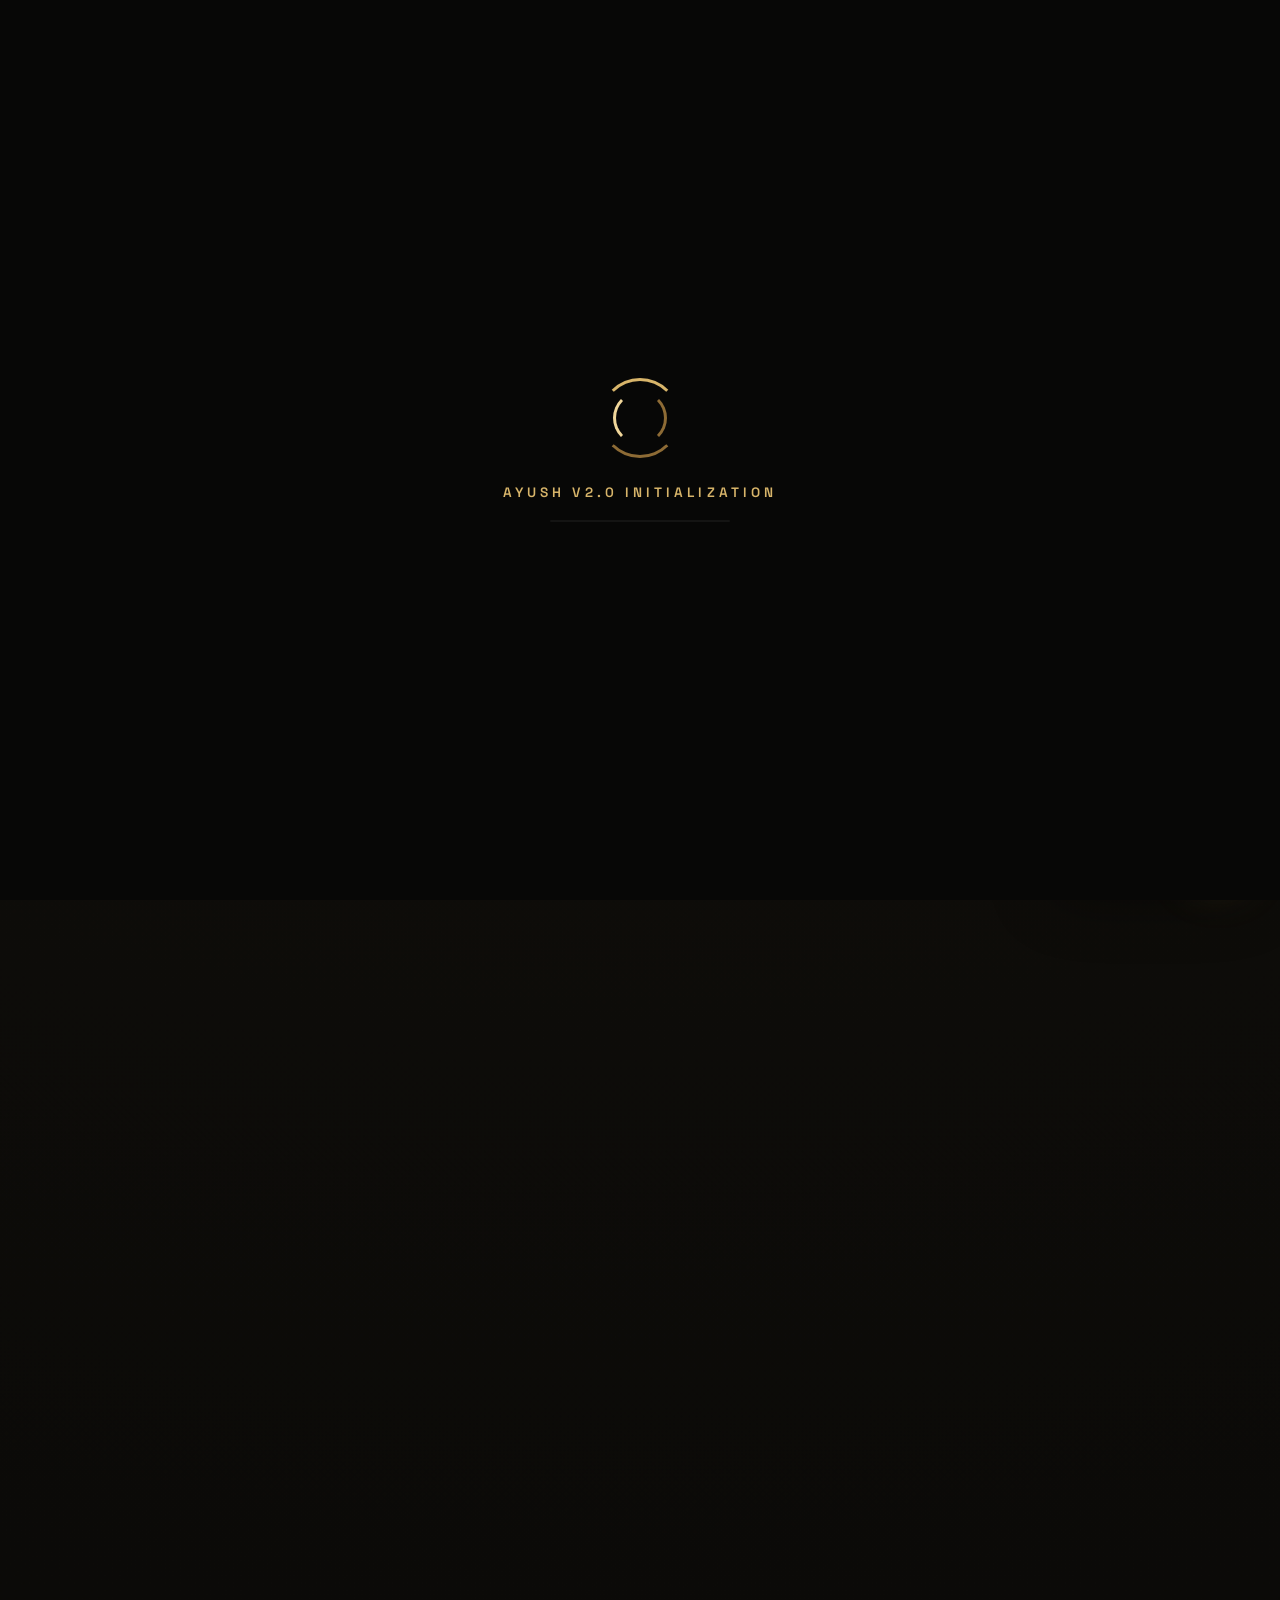
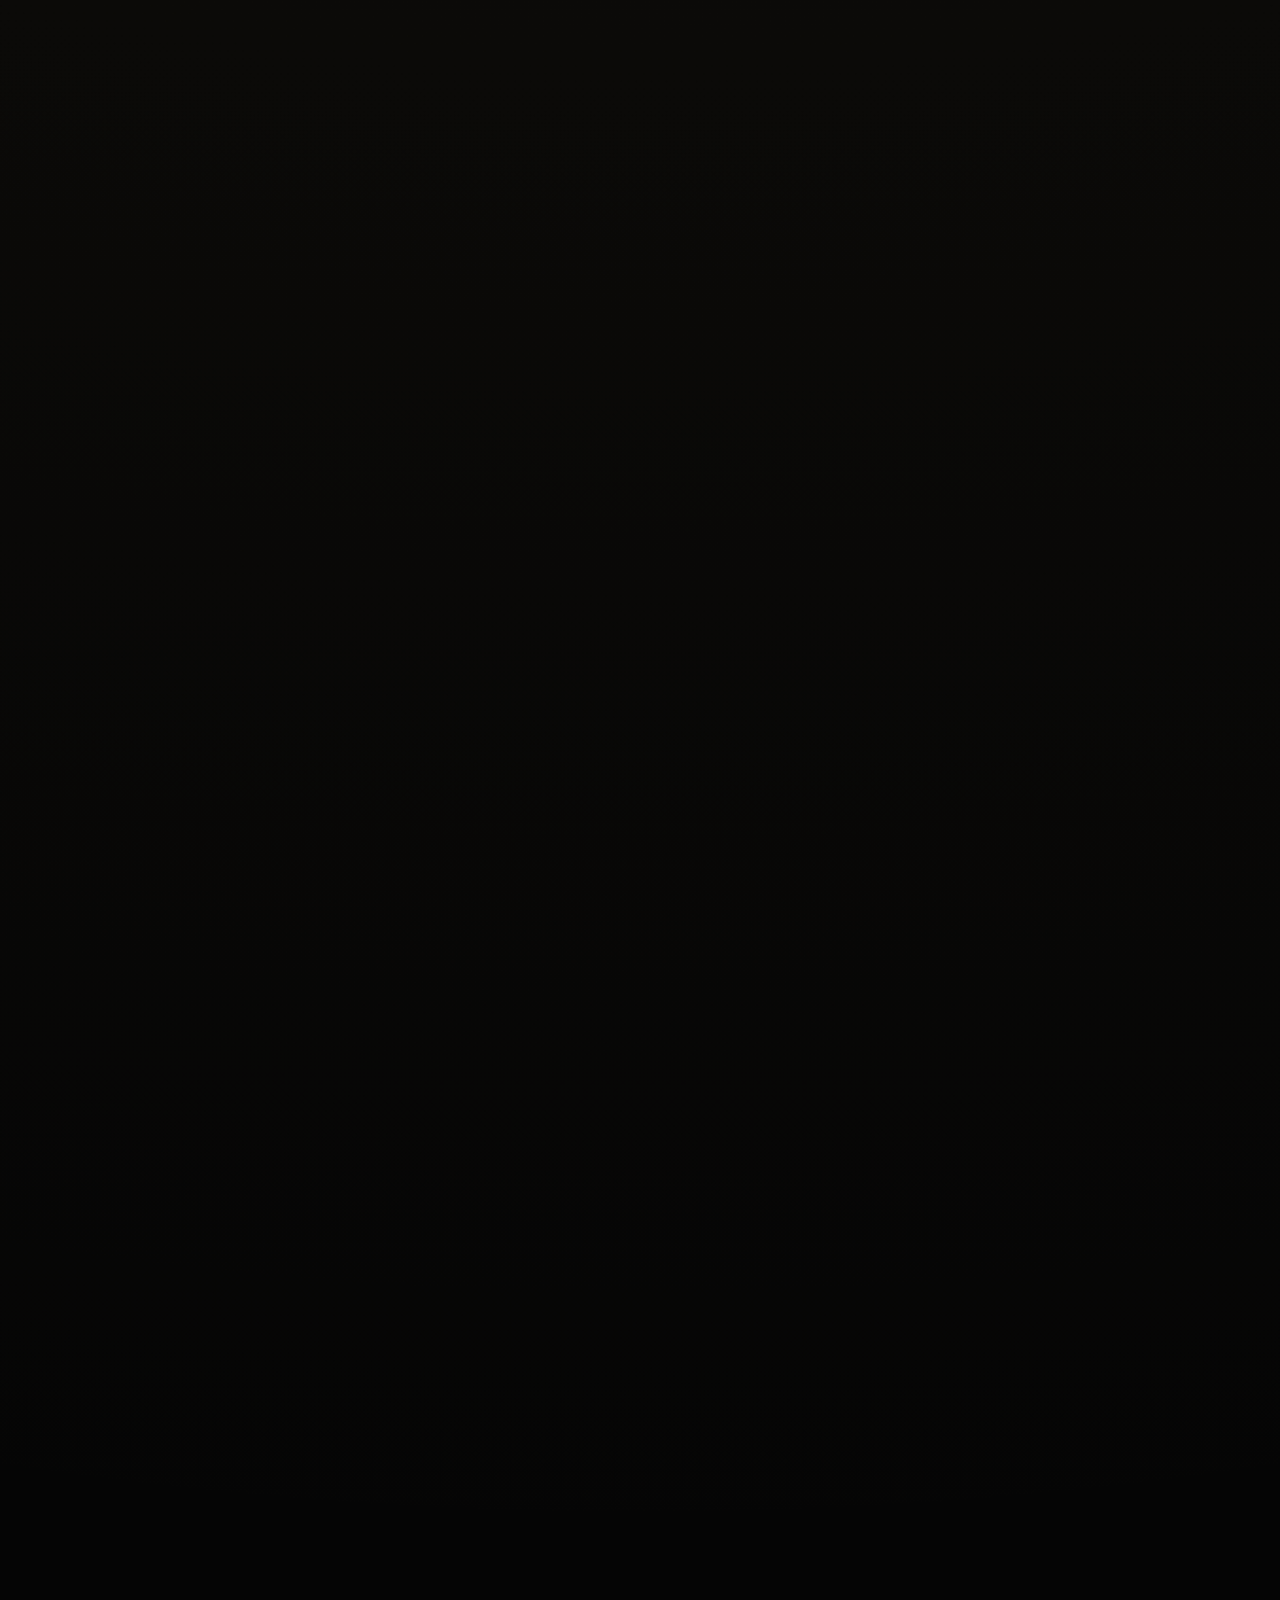
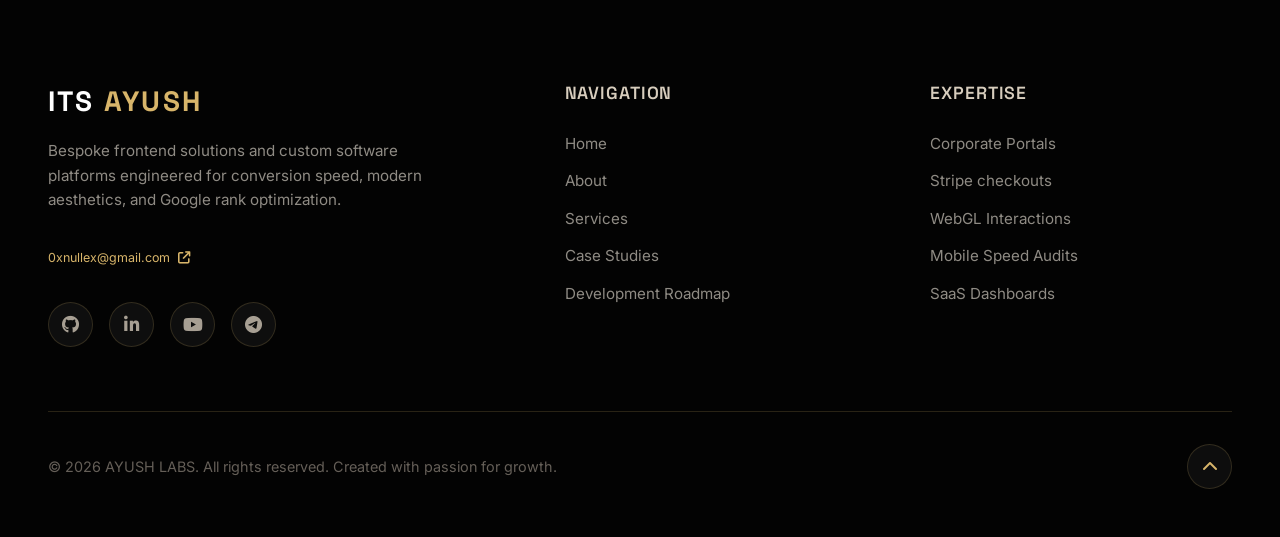
==== index.html @ 4ddddefc "Update index.html" ====
<!DOCTYPE html>

<html lang="en">
<head>
<meta charset="utf-8"/>
<meta content="width=device-width, initial-scale=1.0" name="viewport"/>
<title>Its Ayush | Aayush Raj - Web Developer &amp; Website Designer</title>
<meta content="Discover Its Ayush, the portfolio of Aayush Raj, offering modern website design, web development and affordable digital solutions." name="description"/>
<meta content="ITS AYUSH, Aayush Raj, web developer, website design, website development, responsive websites, business websites, portfolio websites" name="keywords"/>
<meta content="Aayush Raj" name="author"/>
<meta content="#070706" name="theme-color"/>
<meta content="index, follow" name="robots"/>
<link href="https://www.its-ayush.in/" rel="canonical"/>
<!-- Open Graph / Facebook -->
<meta content="website" property="og:type"/>
<meta content="https://www.its-ayush.in/" property="og:url"/>
<meta content="Its Ayush | Aayush Raj - Web Developer &amp; Website Designer" property="og:title"/>
<meta content="Modern website design, web development and affordable digital solutions by Aayush Raj." property="og:description"/>
<meta content="https://i.ibb.co/5XJ2HB5G/logo.png" property="og:image"/>
<meta content="Its Ayush - Aayush Raj Web Developer" property="og:image:alt"/>
<!-- Twitter -->
<!-- Favicon -->
<link href="https://i.ibb.co/5XJ2HB5G/logo.png" rel="icon" type="image/png"/>
<!-- Google Fonts -->
<link href="https://fonts.googleapis.com" rel="preconnect"/>
<link crossorigin="" href="https://fonts.gstatic.com" rel="preconnect"/>
<link href="https://fonts.googleapis.com/css2?family=Inter:wght@300;400;500;600;700&amp;family=Space+Grotesk:wght@400;500;600;700&amp;display=swap" rel="stylesheet"/>
<!-- Font Awesome Icons -->
<link href="https://cdnjs.cloudflare.com/ajax/libs/font-awesome/6.4.0/css/all.min.css" rel="stylesheet"/>
<link href="style.css" rel="stylesheet"/>
<link href="premium-ui.css" rel="stylesheet"/>
<!-- Three.js CDN -->
<script src="https://cdnjs.cloudflare.com/ajax/libs/three.js/r128/three.min.js"></script>
<!-- Firebase uses the modular CDN SDK in the main script below. -->
<!-- Structured Data Schema -->
<!-- data-ad-client=ca-pub-7738887134789571 -->
<meta content="summary_large_image" name="twitter:card"/><meta content="Its Ayush" property="og:site_name"/><meta content="dark light" name="color-scheme"/><!-- Google Website Name Structured Data --><script type="application/ld+json">{
  "@context": "https://schema.org",
  "@type": "WebSite",
  "name": "Its Ayush",
  "alternateName": ["its-ayush", "its-ayush.in"],
  "url": "https://www.its-ayush.in/"
}</script><script type="application/ld+json">{
  "@context": "https://schema.org",
  "@type": "Person",
  "name": "Aayush Raj",
  "url": "https://www.its-ayush.in/",
  "image": "https://i.ibb.co/5XJ2HB5G/logo.png",
  "jobTitle": "Web Developer and Website Designer",
  "description": "Portfolio of Aayush Raj, offering website design, web development and app development services.",
  "sameAs": [
    "https://github.com/its-webdevelop",
    "https://www.instagram.com/agarwal.king_/"
  ]
}</script><meta content="Its Ayush | Aayush Raj - Web Developer &amp; Website Designer" name="twitter:title"/><meta content="Modern website design, web development and affordable digital solutions by Aayush Raj." name="twitter:description"/><meta content="https://i.ibb.co/5XJ2HB5G/logo.png" name="twitter:image"/><meta content="https://www.its-ayush.in/" name="twitter:url"/><link href="https://i.ibb.co/5XJ2HB5G/logo.png" rel="apple-touch-icon"/></head>
<body><a class="skip-link" href="#main-content">Skip to content</a>
<!-- Preloader -->
<div id="preloader">
<div class="loader-ring"></div>
<div class="loader-text">AYUSH v2.0 Initialization</div>
<div class="loader-progress">
<div class="loader-progress-inner" id="loader-progress-bar"></div>
</div>
</div>
<!-- Scroll Progress Indicator -->
<div class="scroll-progress-bar" id="scroll-progress"></div>
<!-- Custom Cursor Elements -->
<div class="cursor-dot" id="custom-cursor-dot"></div>
<div class="cursor-outline" id="custom-cursor-outline"></div>
<!-- Sticky Glass Navbar -->
<nav class="navbar" id="main-navbar">
<div class="container">
<a aria-label="ITS AYUSH" class="logo" href="#hero" id="site-logo">
<img alt="ITS AYUSH logo" src="https://i.ibb.co/5XJ2HB5G/logo.png"/>
<span class="brand-wordmark">ITS <span class="logo-glow">AYUSH</span></span>
</a>
<div class="nav-links" id="desktop-nav-links">
<a class="active" href="#hero">Home</a>
<a href="#about">About</a>
<a href="#services">Services</a>
<a href="#portfolio">Portfolio</a>
<a href="#process">Process</a>
<a href="#testimonials">Approach</a>
<a href="#faq">FAQ</a>
<a href="#contact">Enquire</a>
<a href="#contact">Contact</a>
</div>
<div class="navbar-actions">
<button aria-label="Toggle light/dark theme" class="theme-toggle" id="theme-toggle-btn">
<i class="fa-solid fa-moon"></i>
<i class="fa-solid fa-sun"></i>
</button>
<a class="btn btn-secondary btn-contact-nav" href="#contact" style="padding: 0.5rem 1.25rem; font-size: 0.875rem;">Start Project</a>
<button aria-controls="mobile-menu-container" aria-expanded="false" aria-label="Open mobile menu" class="hamburger" id="mobile-hamburger">
<span></span>
<span></span>
<span></span>
</button>
</div>
</div>
</nav>
<!-- Mobile Dropdown Navigation -->
<div aria-label="Mobile navigation" class="mobile-menu" id="mobile-menu-container">
<a class="active" href="#hero">Home</a>
<a href="#about">About</a>
<a href="#services">Services</a>
<a href="#portfolio">Portfolio</a>
<a href="#process">Process</a>
<a href="#testimonials">Approach</a>
<a href="#faq">FAQ</a>
<a href="#contact">Enquire</a>
<a href="#contact">Contact</a>
</div>
<div class="mobile-menu-overlay" id="mobile-overlay"></div>
<!-- Immersive Hero Section -->
<main id="main-content"><header id="hero">
<div class="availability-bar">Digital design &amp; development &middot; Project inquiries welcome</div>
<canvas id="hero-canvas"></canvas>
<div class="container">
<div class="hero-content-wrap">
<div class="hero-text">
<h1>Crafting Premium <br/><span class="text-gradient">Digital Spaces</span></h1>
<div class="hero-typewriter">
<span>Hi, I'm Ayush.I build </span>
<span id="typewriter-text" style="font-weight: 700; margin-left: 6px;"></span>
<span class="typewriter-cursor"></span>
</div>
<p>I build modern websites and digital experiences with a focus on clear design, responsive layouts and useful functionality. From business websites to custom web solutions, each project starts with your goals.</p>
<div class="hero-btns">
<a class="btn btn-primary" href="#portfolio">View Portfolio <i class="fa-solid fa-arrow-right"></i></a>
<a class="btn btn-secondary" href="https://t.me/itsayushhelpsuppoet" rel="noopener noreferrer" target="_blank"><i class="fa-brands fa-telegram"></i> Join Telegram Channel</a>
</div>
<div class="hero-stats">
<div class="stat-item">
<span class="stat-number">HTML</span>
<span class="stat-label">Core Stack</span>
</div>
<div class="stat-item">
<span class="stat-number">CSS</span>
<span class="stat-label">Visual Systems</span>
</div>
<div class="stat-item">
<span class="stat-number">JS</span>
<span class="stat-label">Interactions</span>
</div>
</div>
</div>
<div class="hero-visual">
<div class="hologram-card" id="hero-holo-card">
<div class="holo-inner">
<div class="holo-header">
<div class="holo-chip"></div>
<div class="holo-brand">AYUSH // SYS</div>
</div>
<div class="holo-code">const website = {
  developer: "Aayush Raj",
  focus: ["Design", "Development", "Usability"],
  approach: "Built around your goals"
};</div>
<div class="holo-footer">
<div class="holo-owner">
<h4>Aayush Raj</h4>
<p>Web Developer</p>
</div>
<div class="holo-mesh-status"></div>
</div>
</div>
</div>
</div>
</div>
</div>
</header><section class="reveal" id="about">
<div class="container">
<div class="about-grid">
<div class="about-visual">
<!-- Premium Profile photo element containing custom glowing border, floating animation, and 3D tilt -->
<div class="profile-image-container" id="about-profile-card">
<div class="profile-image-inner">
<!-- Replace this image URL with your actual profile photo later. -->
<img alt="Aayush Raj" decoding="async" loading="lazy" src="https://i.ibb.co/LjtWTvR/image.jpg"/>
</div>
</div>
</div>
<div class="about-bio">
<span class="section-subtitle">The Architect</span>
<h2 class="section-title" style="font-size: 2.5rem; text-align: left; margin-bottom: 2rem;">Merging High Aesthetics with Pure Code</h2>
<p>I specialize in designing and developing modern, scalable, and user-focused digital experiences. From business websites to custom web applications, I help individuals and organizations build a strong online presence through innovative
                        and performance-driven solutions.</p>
<div class="skills-title">Operational Tech Stack</div>
<div class="skills-grid"><div class="skill-bar-wrap"><div class="skill-info"><span class="skill-name">HTML &amp; CSS</span></div></div><div class="skill-bar-wrap"><div class="skill-info"><span class="skill-name">Vanilla JavaScript</span></div></div><div class="skill-bar-wrap"><div class="skill-info"><span class="skill-name">Responsive website design</span></div></div><div class="skill-bar-wrap"><div class="skill-info"><span class="skill-name">Web development &amp; integrations</span></div></div></div>
<div class="timeline-title">How I Work</div>
<div class="timeline"><div class="timeline-item"><div class="timeline-role">Understand the brief</div><p class="timeline-desc">Clarify your goals, audience, content and required functionality before work begins.</p></div><div class="timeline-item"><div class="timeline-role">Design and build</div><p class="timeline-desc">Create a responsive experience with clear navigation, thoughtful visual design and maintainable code.</p></div><div class="timeline-item"><div class="timeline-role">Review and refine</div><p class="timeline-desc">Test key interactions, gather feedback and prepare the agreed project for launch.</p></div></div>
</div>
</div>
</div>
</section><section class="reveal" id="services">
<div class="container">
<div class="section-title-wrap">
<span class="section-subtitle">Services Menu</span>
<h2 class="section-title">Engineered to Convert</h2>
</div>
<div class="services-grid">
<!-- Service 1 -->
<div class="service-card glassmorphism" data-service="Business Websites" data-tilt="">
<i class="fa-solid fa-briefcase service-icon"></i>
<h3>Business Websites</h3>
<p>Custom-branded corporate websites structured to capture leads and project a clear professional presence for your firm.</p>
<ul class="service-benefits">
<li><i class="fa-solid fa-circle-check"></i> High-converting CTA funnels</li>
<li><i class="fa-solid fa-circle-check"></i> 100% responsive architecture</li>
<li><i class="fa-solid fa-circle-check"></i> Native speed optimization</li>
</ul>
<a class="btn-card" href="#contact">Get Quote <i class="fa-solid fa-arrow-right-long"></i></a>
</div>
<!-- Service 2 -->
<div class="service-card glassmorphism" data-service="Portfolio Websites" data-tilt="">
<i class="fa-solid fa-user-astronaut service-icon"></i>
<h3>Portfolio Websites</h3>
<p>Visually spectacular, interactive portfolios designed to showcase your craft and win high-ticket clients.</p>
<ul class="service-benefits">
<li><i class="fa-solid fa-circle-check"></i> Immersive scroll effects</li>
<li><i class="fa-solid fa-circle-check"></i> Interactive custom grids</li>
<li><i class="fa-solid fa-circle-check"></i> Brand identity consultation</li>
</ul>
<a class="btn-card" href="#contact">Get Quote <i class="fa-solid fa-arrow-right-long"></i></a>
</div>
<!-- Service 3 -->
<div class="service-card glassmorphism" data-service="E-commerce Websites" data-tilt="">
<i class="fa-solid fa-cart-shopping service-icon"></i>
<h3>E-commerce Websites</h3>
<p>Fast checkout pipelines, inventory synching, and high security configurations to maximize online sales.</p>
<ul class="service-benefits">
<li><i class="fa-solid fa-circle-check"></i> Custom Stripe/PayPal flows</li>
<li><i class="fa-solid fa-circle-check"></i> Lightning fast filtering</li>
<li><i class="fa-solid fa-circle-check"></i> Admin stock panels</li>
</ul>
<a class="btn-card" href="#contact">Get Quote <i class="fa-solid fa-arrow-right-long"></i></a>
</div>
<!-- Service 4 -->
<div class="service-card glassmorphism" data-service="Tuition/School Websites" data-tilt="">
<i class="fa-solid fa-graduation-cap service-icon"></i>
<h3>Tuition &amp; School Sites</h3>
<p>Educational directories, tutor schedules, and parent portals configured with class booking parameters.</p>
<ul class="service-benefits">
<li><i class="fa-solid fa-circle-check"></i> Class listing directories</li>
<li><i class="fa-solid fa-circle-check"></i> User reservation panels</li>
<li><i class="fa-solid fa-circle-check"></i> Live booking APIs</li>
</ul>
<a class="btn-card" href="#contact">Get Quote <i class="fa-solid fa-arrow-right-long"></i></a>
</div>
<!-- Service 5 -->
<div class="service-card glassmorphism" data-service="Landing Pages" data-tilt="">
<i class="fa-solid fa-bolt service-icon"></i>
<h3>Landing Pages</h3>
<p>Hyper-focused single page sites designed to drive conversion for specialized advertising campaigns.</p>
<ul class="service-benefits">
<li><i class="fa-solid fa-circle-check"></i> A/B test layout structures</li>
<li><i class="fa-solid fa-circle-check"></i> Immediate load scores</li>
<li><i class="fa-solid fa-circle-check"></i> Clean email capture setup</li>
</ul>
<a class="btn-card" href="#contact">Get Quote <i class="fa-solid fa-arrow-right-long"></i></a>
</div>
<!-- Service 6 -->
<div class="service-card glassmorphism" data-service="Website Redesign" data-tilt="">
<i class="fa-solid fa-arrows-rotate service-icon"></i>
<h3>Website Redesign</h3>
<p>Transformation of legacy platforms into sleek, modern, mobile-friendly applications without losing SEO rank.</p>
<ul class="service-benefits">
<li><i class="fa-solid fa-circle-check"></i> Clean redirect structures</li>
<li><i class="fa-solid fa-circle-check"></i> Advanced UI upgrades</li>
<li><i class="fa-solid fa-circle-check"></i> Speed metrics acceleration</li>
</ul>
<a class="btn-card" href="#contact">Get Quote <i class="fa-solid fa-arrow-right-long"></i></a>
</div>
<!-- Service 7 -->
<div class="service-card glassmorphism" data-service="Website Maintenance" data-tilt="">
<i class="fa-solid fa-shield-halved service-icon"></i>
<h3>Website Maintenance</h3>
<p>Continuous uptime tracking, plugin updates, regular backups, and optimization support audits.</p>
<ul class="service-benefits">
<li><i class="fa-solid fa-circle-check"></i> Weekly safety audits</li>
<li><i class="fa-solid fa-circle-check"></i> Daily database backups</li>
<li><i class="fa-solid fa-circle-check"></i> 1-hour urgent support fix</li>
</ul>
<a class="btn-card" href="#contact">Get Quote <i class="fa-solid fa-arrow-right-long"></i></a>
</div>
<!-- Service 8 -->
<div class="service-card glassmorphism" data-service="Custom Web Applications" data-tilt="">
<i class="fa-solid fa-terminal service-icon"></i>
<h3>Custom Web Apps</h3>
<p>Tailored portals, booking software, data dashboards, or SaaS interfaces engineered to fit your processes.</p>
<ul class="service-benefits">
<li><i class="fa-solid fa-circle-check"></i> Scale-ready architecture</li>
<li><i class="fa-solid fa-circle-check"></i> Secure database design</li>
<li><i class="fa-solid fa-circle-check"></i> API dynamic integration</li>
</ul>
<a class="btn-card" href="#contact">Get Quote <i class="fa-solid fa-arrow-right-long"></i></a>
</div>
</div>
</div>
</section><section class="reveal" id="portfolio">
<div class="container">
<div class="section-title-wrap">
<span class="section-subtitle">Showcase</span>
<h2 class="section-title">Proven Case Studies</h2>
</div>
<!-- Filtering Buttons -->
<div class="filter-bar">
<button class="filter-btn active" data-filter="all">All</button>
<button class="filter-btn" data-filter="business">Business</button>
<button class="filter-btn" data-filter="portfolio">Portfolio</button>
<button class="filter-btn" data-filter="education">Education</button>
<button class="filter-btn" data-filter="custom">Custom</button>
</div>
<!-- Portfolio Grid -->
<div class="portfolio-grid">
<!-- Project 1 -->
<div class="portfolio-card" data-category="portfolio" data-desc="Open the linked website preview. Project details can be discussed directly." data-link="https://www.alokautomobiles.shop" data-tech="HTML, CSS, JavaScript" data-title="www.alokautomobiles.shop">
<div class="portfolio-img">
<div class="mock-ui-graphic" style="background: rgba(112,0,255,0.05)">
<div class="mock-ui-top">
<span class="mock-ui-dot"></span>
<span class="mock-ui-dot"></span>
<span class="mock-ui-dot"></span>
</div>
<div class="mock-ui-rect" style="width: 40%"></div>
<div class="mock-ui-sidebar">
<span class="mock-ui-side-dot"></span>
<span class="mock-ui-side-dot"></span>
<span class="mock-ui-side-dot"></span>
</div>
<div class="mock-ui-center">
<div class="mock-ui-rect" style="width: 80%"></div>
<div class="mock-ui-rect" style="width: 50%"></div>
<div class="mock-ui-chart"></div>
</div>
</div>
<div class="portfolio-overlay">
<button class="btn btn-primary btn-modal-trigger" style="padding: 0.6rem 1.2rem; font-size: 0.85rem;">View Details <i class="fa-solid fa-arrow-up-right-from-square"></i></button>
</div>
</div>
<div class="portfolio-details">
<span class="portfolio-cat">Business</span>
<h3 class="portfolio-title">www.alokautomobiles.shop</h3>
<p class="portfolio-desc">Corporate website designed to establish trust, generate leads, and showcase services.
                        </p>
<div class="portfolio-tech-list">
<span>HTML</span>
<span>CSS</span>
<span>JavaScript</span>
</div>
</div>
</div>
<!-- Project 2 -->
<div class="portfolio-card" data-category="portfolio" data-desc="Open the linked website preview. Project details can be discussed directly." data-link="https://bizideaaihub.blogspot.com" data-tech="HTML, CSS, JavaScript" data-title="bizideaaihub.blogspot.com">
<div class="portfolio-img">
<div class="mock-ui-graphic" style="background: rgba(112,0,255,0.05)">
<div class="mock-ui-top">
<span class="mock-ui-dot"></span>
<span class="mock-ui-dot"></span>
<span class="mock-ui-dot"></span>
</div>
<div class="mock-ui-rect" style="width: 60%"></div>
<div class="mock-ui-center" style="margin-left: 0; display: grid; grid-template-columns: 1fr 1fr; gap: 0.5rem; flex-grow: 1;">
<div style="background: rgba(255,255,255,0.04); border: 1px solid rgba(255,255,255,0.08); border-radius: 4px; display: flex; flex-direction: column; padding: 0.25rem;">
<div class="mock-ui-rect" style="width: 80%; height: 30px; margin-bottom: 0.25rem;"></div>
<div class="mock-ui-rect" style="width: 40%"></div>
</div>
<div style="background: rgba(255,255,255,0.04); border: 1px solid rgba(255,255,255,0.08); border-radius: 4px; display: flex; flex-direction: column; padding: 0.25rem;">
<div class="mock-ui-rect" style="width: 80%; height: 30px; margin-bottom: 0.25rem;"></div>
<div class="mock-ui-rect" style="width: 40%"></div>
</div>
</div>
</div>
<div class="portfolio-overlay">
<button class="btn btn-primary btn-modal-trigger" style="padding: 0.6rem 1.2rem; font-size: 0.85rem;">View Details <i class="fa-solid fa-arrow-up-right-from-square"></i></button>
</div>
</div>
<div class="portfolio-details">
<span class="portfolio-cat">Business</span>
<h3 class="portfolio-title">bizideaaihub.blogspot.com</h3>
<p class="portfolio-desc">Interactive business website highlighting skills, projects, and achievements.</p>
<div class="portfolio-tech-list">
<span>HTML</span>
<span>CSS</span>
<span>JavaScript</span>
</div>
</div>
</div>
<!-- Project 3 -->
<div class="portfolio-card" data-category="education" data-desc="Open the linked website preview. Project details can be discussed directly." data-link="https://freemovieshd4khub.blogspot.com" data-tech="HTML, CSS, JavaScript" data-title="freemovieshd4khub.blogspot.com">
<div class="portfolio-img">
<div class="mock-ui-graphic" style="background: rgba(0,240,255,0.03)">
<div class="mock-ui-top">
<span class="mock-ui-dot"></span>
<span class="mock-ui-dot"></span>
<span class="mock-ui-dot"></span>
</div>
<div class="mock-ui-rect" style="width: 30%"></div>
<div class="mock-ui-center" style="margin-left: 0; display: flex; flex-direction: column; gap: 0.5rem; justify-content: center; align-items: center;">
<div style="width: 30px; height: 30px; border-radius: 50%; border: 2px solid var(--accent-primary); background: rgba(0, 240, 255, 0.2)">
</div>
<div class="mock-ui-rect" style="width: 60%"></div>
<div class="mock-ui-rect" style="width: 40%"></div>
</div>
</div>
<div class="portfolio-overlay">
<button class="btn btn-primary btn-modal-trigger" style="padding: 0.6rem 1.2rem; font-size: 0.85rem;">View Details <i class="fa-solid fa-arrow-up-right-from-square"></i></button>
</div>
</div>
<div class="portfolio-details">
<span class="portfolio-cat">Education</span>
<h3 class="portfolio-title">freemovieshd4khub.blogspot.com</h3>
<p class="portfolio-desc">Educational platform providing admission information, courses, and student inquiries.
                        </p>
<div class="portfolio-tech-list">
<span>HTML</span>CSS
<span>JavaScript</span>
</div>
</div>
</div>
<!-- Project 4 -->
<div class="portfolio-card" data-category="education" data-desc="Open the linked website preview. Project details can be discussed directly." data-link="https://freemovieshd4khub.blogspot.com" data-tech="HTML, CSS, JavaScript" data-title="freemovieshd4khub.blogspot.com">
<div class="portfolio-img">
<div class="mock-ui-graphic" style="background: rgba(0,240,255,0.03)">
<div class="mock-ui-top">
<span class="mock-ui-dot"></span>
<span class="mock-ui-dot"></span>
<span class="mock-ui-dot"></span>
</div>
<div class="mock-ui-rect" style="width: 30%"></div>
<div class="mock-ui-center" style="margin-left: 0; display: flex; flex-direction: column; gap: 0.5rem; justify-content: center; align-items: center;">
<div style="width: 30px; height: 30px; border-radius: 50%; border: 2px solid var(--accent-primary); background: rgba(0, 240, 255, 0.2)">
</div>
<div class="mock-ui-rect" style="width: 60%"></div>
<div class="mock-ui-rect" style="width: 40%"></div>
</div>
</div>
<div class="portfolio-overlay">
<button class="btn btn-primary btn-modal-trigger" style="padding: 0.6rem 1.2rem; font-size: 0.85rem;">View Details <i class="fa-solid fa-arrow-up-right-from-square"></i></button>
</div>
</div>
<div class="portfolio-details">
<span class="portfolio-cat">Education</span>
<h3 class="portfolio-title">freemovieshd4khub.blogspot.com</h3>
<p class="portfolio-desc">Educational platform providing admission information, courses, and student inquiries.
                        </p>
<div class="portfolio-tech-list">
<span>HTML</span>
<span>CSS</span>
<span>JavaScript</span>
</div>
</div>
</div>
<!-- Project 5 -->
<div class="portfolio-card" data-category="custom" data-desc="Open the linked website preview. Project details can be discussed directly." data-link="https://ststephenschoolhzb.blogspot.com" data-tech="HTML, CSS, JavaScript" data-title="ststephenschoolhzb.blogspot.com">
<div class="portfolio-img">
<div class="mock-ui-graphic" style="background: radial-gradient(circle, rgba(112,0,255,0.15) 0%, transparent 70%)">
<div class="mock-ui-top">
<span class="mock-ui-dot"></span>
<span class="mock-ui-dot"></span>
<span class="mock-ui-dot"></span>
</div>
<div style="flex-grow: 1; display: flex; align-items: center; justify-content: center;">
<div style="width: 60px; height: 60px; border: 1.5px dashed var(--accent-primary); border-radius: 50%; animation: spin 10s linear infinite;">
</div>
</div>
</div>
<div class="portfolio-overlay">
<button class="btn btn-primary btn-modal-trigger" style="padding: 0.6rem 1.2rem; font-size: 0.85rem;">View Details <i class="fa-solid fa-arrow-up-right-from-square"></i></button>
</div>
</div>
<div class="portfolio-details">
<span class="portfolio-cat">Custom</span>
<h3 class="portfolio-title">ststephenschoolhzb.blogspot.com</h3>
<p class="portfolio-desc">Custom-built web solution designed to streamline business operations and improve efficiency.
                        </p>
<div class="portfolio-tech-list">
<span>HTML</span>
<span>CSS</span>
<span>JavaScript</span>
</div>
</div>
</div>
</div>
</div>
</section><section class="reveal" id="process">
<div class="container">
<div class="section-title-wrap">
<span class="section-subtitle">Roadmap</span>
<h2 class="section-title">The Onboarding Flow</h2>
</div>
<div class="process-timeline">
<div class="process-step active">
<div class="process-badge">01</div>
<h4>Discuss</h4>
<p>Scoping user needs, target demographics, and technical guidelines.</p>
</div>
<div class="process-step">
<div class="process-badge">02</div>
<h4>Plan</h4>
<p>Drafting information maps, SEO research, and server parameters.</p>
</div>
<div class="process-step">
<div class="process-badge">03</div>
<h4>Design</h4>
<p>Generating interactive screen mockups for visual validation.</p>
</div>
<div class="process-step">
<div class="process-badge">04</div>
<h4>Develop</h4>
<p>Engineering clean components with optimized logic flows.</p>
</div>
<div class="process-step">
<div class="process-badge">05</div>
<h4>Test</h4>
<p>Speed debugging, browser compatibility checks, and security audits.</p>
</div>
<div class="process-step">
<div class="process-badge">06</div>
<h4>Launch</h4>
<p>Server deployment, indexing setup, and continuous updates.</p>
</div>
</div>
</div>
</section><section class="reveal" id="why-choose-me">
<div class="container">
<div class="section-title-wrap">
<span class="section-subtitle">Key Features</span>
<h2 class="section-title">Engineered For Growth</h2>
</div>
<div class="benefits-grid">
<!-- Benefit 1 -->
<div class="benefit-card glassmorphism">
<i class="fa-solid fa-mobile-screen-button"></i>
<h3>Responsive Design</h3>
<p>Layouts are designed and checked for common mobile, tablet and desktop screen sizes.</p>
</div>
<!-- Benefit 2 -->
<div class="benefit-card glassmorphism">
<i class="fa-solid fa-gauge-high"></i>
<h3>Fast Performance</h3>
<p>Lightweight code and sensible asset loading help keep the experience responsive.</p>
</div>
<!-- Benefit 3 -->
<div class="benefit-card glassmorphism">
<i class="fa-solid fa-magnifying-glass-chart"></i>
<h3>SEO-Friendly Layout</h3>
<p>Page structure, metadata and crawlable links help search engines understand the content.</p>
</div>
<!-- Benefit 4 -->
<div class="benefit-card glassmorphism">
<i class="fa-solid fa-palette"></i>
<h3>Modern UI/UX</h3>
<p>Clear hierarchy, readable typography and purposeful interactions support a smoother experience.</p>
</div>
<!-- Benefit 5 -->
<div class="benefit-card glassmorphism">
<i class="fa-solid fa-hand-holding-dollar"></i>
<h3>Affordable Packages</h3>
<p>Project scope and budget are discussed up front so the proposal reflects your requirements.</p>
</div>
<!-- Benefit 6 -->
<div class="benefit-card glassmorphism">
<i class="fa-solid fa-headset"></i>
<h3>Continuous Support</h3>
<p>Post-launch support can be discussed and agreed as part of the project scope.</p>
</div>
</div>
</div>
</section><section class="reveal" id="testimonials">
<div class="container">
<div class="section-title-wrap">
<span class="section-subtitle">Our Approach</span>
<h2 class="section-title">What You Can Expect</h2>
</div>
<div class="carousel-container">
<div class="carousel-track" id="testimonial-track"><div class="testimonial-card glassmorphism"><p class="client-quote">A straightforward discussion about your goals, scope, budget and timeline before the work begins.</p><div class="client-name">Clear communication</div><div class="client-role">Project principle</div></div><div class="testimonial-card glassmorphism"><p class="client-quote">Layouts planned to work across phones, tablets and desktop screens.</p><div class="client-name">Responsive by design</div><div class="client-role">Project principle</div></div><div class="testimonial-card glassmorphism"><p class="client-quote">Navigation, forms and interactive elements designed around the needs of your visitors.</p><div class="client-name">Useful functionality</div><div class="client-role">Project principle</div></div><div class="testimonial-card glassmorphism"><p class="client-quote">A clear review of the delivered work and practical next steps for publishing and maintenance.</p><div class="client-name">Thoughtful handover</div><div class="client-role">Project principle</div></div></div>
<div class="carousel-controls">
<button aria-label="Previous slide" class="carousel-btn" id="carousel-prev"><i class="fa-solid fa-chevron-left"></i></button>
<button aria-label="Next slide" class="carousel-btn" id="carousel-next"><i class="fa-solid fa-chevron-right"></i></button>
</div>
</div>
</div>
</section><section class="reveal" id="pricing">
<div class="container">
<div class="section-title-wrap">
<span class="section-subtitle">Investment</span>
<h2 class="section-title">Options Built Around Your Project</h2>
</div>
<div class="pricing-grid">
<!-- Tier 1 -->
<div class="pricing-card glassmorphism">
<h3>Starter Suite</h3>
<p class="pricing-tagline">Optimized for small businesses wanting a solid foothold.</p>
<div class="pricing-cost">
<span class="price-number">Custom quote</span>
<span class="price-period">/ Based on project scope</span>
</div>
<ul class="pricing-features">
<li><i class="fa-solid fa-circle-check"></i> Up to 5 Responsive Pages</li>
<li><i class="fa-solid fa-circle-check"></i> Custom UI Design System</li>
<li><i class="fa-solid fa-circle-check"></i> SEO Setup &amp; Google Index</li>
<li><i class="fa-solid fa-circle-check"></i> Speed Audit Optimization</li>
<li class="disabled"><i class="fa-solid fa-xmark"></i> Custom E-commerce Flow</li>
<li class="disabled"><i class="fa-solid fa-xmark"></i> Three.js 3D Visualizer</li>
<li class="disabled">Support options discussed separately</li>
</ul>
<a class="btn btn-secondary pricing-cta-trigger" data-package="Starter Suite" href="#contact">Get Started</a>
</div>
<!-- Tier 2 -->
<div class="pricing-card glassmorphism premium-tier">
<span class="badge pricing-badge-label">POPULAR</span>
<h3>Business Growth</h3>
<p class="pricing-tagline">Ideal for scaling brands requiring interactive custom sites.</p>
<div class="pricing-cost">
<span class="price-number">Custom quote</span>
<span class="price-period">/ Based on project scope</span>
</div>
<ul class="pricing-features">
<li><i class="fa-solid fa-circle-check"></i> Up to 6 Responsive Pages</li>
<li><i class="fa-solid fa-circle-check"></i> Bespoke UI &amp; Custom Graphics</li>
<li><i class="fa-solid fa-circle-check"></i> Advanced SEO Indexing Maps</li>
<li><i class="fa-solid fa-circle-check"></i> Simple E-commerce Store</li>
<li><i class="fa-solid fa-circle-check"></i> Custom 3D Scrolling Effects</li>
<li class="disabled"><i class="fa-solid fa-xmark"></i> Telegram API Client Portal</li>
<li class="disabled"><i class="fa-solid fa-xmark"></i> Custom SaaS Dashboard Panels</li>
</ul>
<a class="btn btn-primary pricing-cta-trigger" data-package="Business Growth" href="#contact">Select
            Package</a>
</div>
<!-- Tier 3 -->
<div class="pricing-card glassmorphism">
<h3>Custom Platform</h3>
<p class="pricing-tagline">For companies needing complex software apps or dashboards.</p>
<div class="pricing-cost">
<span class="price-number">Custom quote</span>
<span class="price-period">/ Based on project scope</span>
</div>
<ul class="pricing-features">
<li><i class="fa-solid fa-circle-check"></i> Custom Pages up to 12</li>
<li><i class="fa-solid fa-circle-check"></i> Secure Database Configurations</li>
<li><i class="fa-solid fa-circle-check"></i> API System Synchronizations</li>
<li><i class="fa-solid fa-circle-check"></i> Interactive Three.js Components</li>
<li><i class="fa-solid fa-circle-check"></i> Full Administration Tool Panel</li>
<li><i class="fa-solid fa-circle-check"></i> Comprehensive SEO Campaign</li>
<li>Support plan agreed for each project</li>
</ul>
<a class="btn btn-secondary pricing-cta-trigger" data-package="Custom Platform" href="#contact">Inquire
            Scope</a>
</div>
</div>
</div>
</section><section class="reveal" id="faq">
<div class="container">
<div class="section-title-wrap">
<span class="section-subtitle">FAQ</span>
<h2 class="section-title">Common Questions</h2>
</div>
<div class="faq-container">
<!-- Item 1 -->
<div class="faq-item glassmorphism">
<button aria-controls="faq-answer-1" aria-expanded="false" class="faq-header">
            What is the typical project delivery timeline?
            <i class="fa-solid fa-plus faq-icon"></i>
</button>
<div class="faq-content" id="faq-answer-1">
<p>Typical timelines range from 2 weeks for landing pages and simple business sites, to 4-6 weeks for robust e-commerce architectures or bespoke custom web applications. We establish clear milestone deliverables at the start of each
                            campaign.</p>
</div>
</div>
<!-- Item 2 -->
<div class="faq-item glassmorphism">
<button aria-controls="faq-answer-2" aria-expanded="false" class="faq-header">
            How do you handle website domain hosting and migration?
            <i class="fa-solid fa-plus faq-icon"></i>
</button>
<div class="faq-content" id="faq-answer-2">
<p>I configure hosting setups on secure, scale-ready cloud environments like Vercel, Netlify, AWS, or traditional servers. I will handle domain connections, security certificates, and transfer parameters with zero server downtime.</p>
</div>
</div>
<!-- Item 3 -->
<div class="faq-item glassmorphism">
<button aria-controls="faq-answer-3" aria-expanded="false" class="faq-header">
            Are revisions included, and how do they work?
            <i class="fa-solid fa-plus faq-icon"></i>
</button>
<div class="faq-content" id="faq-answer-3">
<p>Yes, all packages include structured design revision stages. During the prototype stage, you will have opportunities to review and make edits. Once visuals are approved, code implementation begins to guarantee maximum efficiency.</p>
</div>
</div>
<!-- Item 4 -->
<div class="faq-item glassmorphism">
<button aria-controls="faq-answer-4" aria-expanded="false" class="faq-header">
            Will my website be search engine optimized (SEO)?
            <i class="fa-solid fa-plus faq-icon"></i>
</button>
<div class="faq-content" id="faq-answer-4">
<p>Absolutely. Every site is built with semantic HTML structure, proper page title/meta tag targets, schema markup, and image compression scripts. This guarantees that web crawler bots can properly read, index, and rank your content
                            pages.</p>
</div>
</div>
<!-- Item 5 -->
<div class="faq-item glassmorphism">
<button aria-controls="faq-answer-5" aria-expanded="false" class="faq-header">
            Do you provide continuous technical support post-launch?
            <i class="fa-solid fa-plus faq-icon"></i>
</button>
<div class="faq-content" id="faq-answer-5">
<p>I offer monthly support schedules to perform code updates, plugin revisions, cloud backup scripts, and urgent error repairs. If you prefer to manage the site independently, I provide detailed training materials to walk you through
                            basic content updates.</p>
</div>
</div>
</div>
</div>
</section><section class="reveal" id="contact">
<div class="container">
<div class="contact-grid">
<div class="contact-info">
<div>
<span class="section-subtitle">Let's Connect</span>
<h2 class="section-title" style="font-size: 2.5rem; text-align: left; margin-bottom: 1rem;">Launch Your Project
                        </h2>
<p class="contact-info-subtitle">Ready to increase your conversion rates? Send me a query outline and get a detailed proposal within 24 hours.</p>
</div>
<div class="contact-card-wrap">
<!-- Email -->
<a aria-label="Email ITS AYUSH" class="contact-info-card glassmorphism link-card" href="mailto:0xnullex@gmail.com?subject=Website%20Project%20Inquiry">
<div class="contact-info-icon"><i class="fa-regular fa-envelope"></i></div>
<div class="contact-info-details">
<h4>Direct Email</h4>
<p>0xnullex@gmail.com</p>
<span class="contact-email-copy">Email directly <i class="fa-solid fa-arrow-up-right-from-square"></i></span>
</div>
</a>
<!-- Phone -->
<a aria-label="Open ITS AYUSH Telegram" class="contact-info-card glassmorphism link-card" href="https://t.me/itsayushhelpsuppoet" rel="noopener noreferrer" target="_blank">
<div class="contact-info-icon"><i class="fa-brands fa-telegram"></i></div>
<div class="contact-info-details">
<h4>Telegram</h4>
<p>@itsayushhelpsuppoet</p>
<span class="contact-email-copy">Open Telegram <i class="fa-solid fa-arrow-up-right-from-square"></i></span>
</div>
</a>
</div>
<!-- Futuristic Telegram Channel Info Panel -->
<div class="telegram-channel-card glassmorphism">
<h3><i class="fa-brands fa-telegram"></i> AYUSH Channel Updates</h3>
<p>Subscribe to our official channel on Telegram. This is the central hub where you can:</p>
<ul>
<li><i class="fa-solid fa-circle"></i> Ask additional project questions directly.</li>
<li><i class="fa-solid fa-circle"></i> Stay updated about development service milestones.</li>
<li><i class="fa-solid fa-circle"></i> Learn more about modern website layouts and cost plans.</li>
<li><i class="fa-solid fa-circle"></i> Discuss details about custom system specifications.</li>
</ul>
<a class="btn btn-primary" href="https://t.me/itsayushhelpsuppoet" rel="noopener noreferrer" style="padding: 0.65rem 1.5rem; font-size: 0.9rem;" target="_blank">Join Telegram Channel</a>
</div>
<div>
<div class="contact-info-details">
<h4 style="margin-bottom: 0.75rem;">Follow Developments</h4>
</div>
<div class="contact-socials">
<!-- Replace these with actual profile URLs later -->
<a aria-label="GitHub" class="social-link" href="https://github.com/its-webdevelop" rel="noopener noreferrer" target="_blank"><i class="fa-brands fa-github"></i></a>
<a aria-label="LinkedIn" class="social-link" href="https://www.linkedin.com/in/ayush-raj-4b0875446/" rel="noopener noreferrer" target="_blank"><i class="fa-brands fa-linkedin-in"></i></a>
<a aria-label="YouTube" class="social-link" href="https://www.youtube.com/@its-ayushofficial" rel="noopener noreferrer" target="_blank"><i class="fa-brands fa-youtube"></i></a>
<a aria-label="Instagram" class="social-link" href="https://www.instagram.com/agarwal.king_" rel="noopener noreferrer" target="_blank"><i class="fa-brands fa-instagram"></i></a>
<a aria-label="Telegram" class="social-link" href="https://t.me/itsayushhelpsuppoet" rel="noopener noreferrer" target="_blank"><i class="fa-brands fa-telegram"></i></a>
</div>
</div>
</div>
<div class="contact-form-wrap">
<form action="https://formspree.io/f/xqpparng" class="contact-form glassmorphism" id="lead-generation-form" method="POST">
<div class="form-grid">
<!-- Required Fields -->
<div class="form-group">
<label class="form-label" for="client-name">Full Name *</label>
<input autocomplete="name" class="form-input" id="client-name" maxlength="120" placeholder="e.g. John Doe" required="" type="text"/>
</div>
<div class="form-group">
<label class="form-label" for="client-email">Email Address *</label>
<input autocomplete="email" class="form-input" id="client-email" maxlength="254" placeholder="e.g. john@company.com" required="" type="email"/>
</div>
<!-- Optional Fields -->
<div class="form-group">
<label class="form-label" for="client-phone">Phone Number</label>
<input autocomplete="tel" class="form-input" id="client-phone" maxlength="40" placeholder="e.g. +91 9876543210 (Optional)" type="tel"/>
</div>
<div class="form-group">
<label class="form-label" for="client-project-type">Project Type *</label>
<select class="form-input" id="client-project-type" required="">
<option disabled="" selected="" value="">Select a service...</option>
<option value="Business Websites">Business Website</option>
<option value="Portfolio Websites">Portfolio Website</option>
<option value="E-commerce Websites">E-commerce Portal</option>
<option value="Tuition/School Websites">Educational System</option>
<option value="Landing Pages">Landing Page Campaign</option>
<option value="Website Redesign">Website Redesign</option>
<option value="Website Maintenance">Continuous Maintenance</option>
<option value="Custom Web Applications">Custom Application</option>
</select>
</div>
<!-- More Optional Fields -->
<div class="form-group">
<label class="form-label" for="client-company">Company Name</label>
<input autocomplete="organization" class="form-input" id="client-company" maxlength="160" placeholder="e.g. Acme Corp (Optional)" type="text"/>
</div>
<div class="form-group">
<label class="form-label" for="client-delivery-time">Preferred Delivery Time</label>
<select class="form-input" id="client-delivery-time">
<option selected="" value="">Select timeline (Optional)</option>
<option value="Urgent (Under 2 weeks)">Urgent (Under 2 weeks)</option>
<option value="Standard (3-4 weeks)">Standard (3-4 weeks)</option>
<option value="Flexible (1-2 months)">Flexible (1-2 months)</option>
</select>
</div>
<div class="form-group full-width">
<label class="form-label" for="client-website-url">Existing Website URL</label>
<input class="form-input" id="client-website-url" maxlength="500" placeholder="e.g. https://mycompany.com (Optional)" type="url"/>
</div>
<!-- Required Slider & Textarea -->
<div class="form-group full-width budget-slider-wrap">
<div class="budget-value-display">
<span class="form-label">Estimated Budget Range *</span>
<span id="budget-amount-text">₹2,500</span>
</div>
<input aria-label="Estimated project budget in Indian rupees" aria-valuetext="2500 Indian rupees" class="budget-slider" id="client-budget" max="10000" min="500" step="500" type="range" value="2500"/>
</div>
<div class="form-group full-width">
<label class="form-label" for="client-description">Project Description *</label>
<textarea class="form-input" id="client-description" maxlength="5000" minlength="10" placeholder="Tell me about your business goals, target pages, and timeline constraints..." required=""></textarea>
</div>
<div class="form-group full-width" style="display: flex; flex-direction: row; gap: 1rem; flex-wrap: wrap; margin-top: 1rem;">
<button class="btn btn-primary btn-submit" id="form-submit-button" style="flex: 1;" type="submit">
<span>Send Proposal Request <i class="fa-solid fa-paper-plane"></i></span>
<i class="fa-solid fa-spinner"></i>
</button>
<a class="btn btn-secondary" href="https://t.me/itsayushhelpsuppoet" rel="noopener noreferrer" style="flex: 1; min-width: 200px;" target="_blank"><i class="fa-brands fa-telegram"></i> Ask Questions on Telegram</a>
</div>
</div>
</form>
</div>
</div>
</div>
</section></main>
<!-- About Section -->
<!-- Services Section -->
<!-- Portfolio Section -->
<!-- Work Process Section -->
<!-- Why Choose Me Section -->
<!-- Testimonials Section -->
<!-- Pricing Section -->
<!-- FAQ Section (Accordion) -->
<!-- Contact Section (With Telegram Channel Details & Inquiries Form) -->
<!-- Footer -->
<footer class="footer">
<div class="container">
<div class="footer-grid">
<div class="footer-brand">
<h2><span class="brand-wordmark">ITS <span class="logo-glow">AYUSH</span></span></h2>
<p>Bespoke frontend solutions and custom software platforms engineered for conversion speed, modern aesthetics, and Google rank optimization.</p>
<a class="contact-email-copy" href="mailto:0xnullex@gmail.com?subject=Website%20Project%20Inquiry" style="margin:0 0 18px;">0xnullex@gmail.com <i class="fa-solid fa-arrow-up-right-from-square"></i></a>
<div class="contact-socials">
<a aria-label="GitHub" class="social-link" href="https://github.com/its-webdevelop" rel="noopener noreferrer" target="_blank"><i class="fa-brands fa-github"></i></a>
<a aria-label="LinkedIn" class="social-link" href="https://www.linkedin.com/in/ayush-raj-4b0875446/" rel="noopener noreferrer" target="_blank"><i class="fa-brands fa-linkedin-in"></i></a>
<a aria-label="YouTube" class="social-link" href="https://www.youtube.com/@its-ayushofficial" rel="noopener noreferrer" target="_blank"><i class="fa-brands fa-youtube"></i></a>
<a aria-label="Telegram" class="social-link" href="https://t.me/itsayushhelpsuppoet" rel="noopener noreferrer" target="_blank"><i class="fa-brands fa-telegram"></i></a>
</div>
</div>
<div class="footer-links-wrap">
<h4>Navigation</h4>
<ul>
<li><a href="#hero">Home</a></li>
<li><a href="#about">About</a></li>
<li><a href="#services">Services</a></li>
<li><a href="#portfolio">Case Studies</a></li>
<li><a href="#process">Development Roadmap</a></li>
</ul>
</div>
<div class="footer-links-wrap">
<h4>Expertise</h4>
<ul>
<li><a href="#services">Corporate Portals</a></li>
<li><a href="#services">Stripe checkouts</a></li>
<li><a href="#services">WebGL Interactions</a></li>
<li><a href="#services">Mobile Speed Audits</a></li>
<li><a href="#services">SaaS Dashboards</a></li>
</ul>
</div>
</div>
<div class="footer-bottom">
<div class="footer-copyright">
                    &copy; 2026 AYUSH LABS. All rights reserved. Created with passion for growth.
                </div>
<div aria-label="Back to top" class="back-to-top" id="scroll-to-top">
<i class="fa-solid fa-chevron-up"></i>
</div>
</div>
</div>
</footer>
<!-- Project details Modal Overlay -->
<div class="modal-overlay" id="project-details-modal">
<div class="modal-container">
<div class="modal-header">
<h2 class="modal-title" id="modal-project-title">Project Title</h2>
<button class="modal-close" id="modal-close-btn">&times;</button>
</div>
<div class="modal-body">
<div class="modal-img-mock">
<div class="modal-img-mock-design">
<div class="mock-ui-top" style="margin-bottom: 0.5rem;">
<span class="mock-ui-dot"></span>
<span class="mock-ui-dot"></span>
<span class="mock-ui-dot"></span>
</div>
<div style="flex-grow: 1; border: 1.5px dashed rgba(255,255,255,0.08); border-radius: 6px; display: flex; align-items: center; justify-content: center; flex-direction: column; gap: 0.5rem;">
<i class="fa-solid fa-laptop-code" style="font-size: 2rem; color: var(--accent-primary);"></i>
<span style="font-size: 0.75rem; color: var(--text-muted); font-family: monospace;">SECURE CONTAINER
                LOADED</span>
</div>
</div>
</div>
<div class="modal-meta-row">
<div class="modal-meta-item">
<h4>Client Goal</h4>
<p>Lead Capture</p>
</div>
<div class="modal-meta-item">
<h4>Core Scope</h4>
<p id="modal-project-scope">E-Commerce</p>
</div>
<div class="modal-meta-item">
<h4>Core Framework</h4>
<p id="modal-project-tech">React / Tailwind</p>
</div>
</div>
<div class="modal-description">
<h3>Campaign Brief</h3>
<p id="modal-project-description">Detailed descriptive breakdown of project challenges, key speed scores, and technical configuration outcomes.</p>
</div>
<div class="modal-actions">
<a class="btn btn-primary" href="#" id="modal-demo-btn" rel="noopener noreferrer" target="_blank">Visit Site Platform <i class="fa-solid fa-up-right-from-square"></i></a>
<button class="btn btn-secondary modal-close-btn-secondary">Close Blueprint</button>
</div>
</div>
</div>
</div>
<!-- Lead Generation Success Modal -->
<div class="modal-overlay" id="lead-success-modal">
<div class="modal-container" style="max-width: 550px;">
<div class="modal-header">
<h2 class="modal-title">Request Transmitted</h2>
<button class="modal-close" id="lead-success-close">&times;</button>
</div>
<div class="modal-body">
<div class="success-icon-wrap">
<i class="fa-regular fa-circle-check"></i>
</div>
<div class="success-modal-desc" id="lead-success-message">Thank you for your inquiry. Your request has been received successfully. I will contact you shortly regarding your project. For additional information and support, please visit our Telegram channel.</div>
<div class="modal-actions" style="justify-content: center; gap: 1rem;">
<a class="btn btn-primary" href="https://t.me/itsayushhelpsuppoet" id="lead-modal-telegram-btn" rel="noopener noreferrer" style="flex: 1;" target="_blank"><i class="fa-brands fa-telegram"></i> Join Telegram
            Channel</a>
<button class="btn btn-secondary success-modal-close-btn" style="flex: 1;">Close</button>
</div>
</div>
</div>
</div>
<!-- Floating Telegram Channel Redirect Button (Replaced WhatsApp) -->
<a aria-label="Contact via Telegram" class="telegram-float" href="https://t.me/itsayushhelpsuppoet" rel="noopener noreferrer" target="_blank">
<i class="fa-brands fa-telegram"></i>
</a>
<div aria-label="Quick contact links" class="direct-rail">
<a aria-label="Email ITS AYUSH" href="mailto:0xnullex@gmail.com?subject=Website%20Project%20Inquiry" title="Email"><i class="fa-regular fa-envelope"></i></a>
<a aria-label="Telegram" href="https://t.me/itsayushhelpsuppoet" rel="noopener noreferrer" target="_blank" title="Telegram"><i class="fa-brands fa-telegram"></i></a>
<a aria-label="GitHub" href="https://github.com/its-webdevelop" rel="noopener noreferrer" target="_blank" title="GitHub"><i class="fa-brands fa-github"></i></a>
<a aria-label="Start a project" href="#contact" title="Start a project"><i class="fa-solid fa-arrow-up-right-from-square"></i></a>
</div>
<!-- Easter Egg: Terminal modal window -->
<div class="terminal-overlay" id="hacker-terminal">
<div class="terminal-header">
<span>NEURAL_SHELL v1.0 // DEVELOPER_ACCESS_OVERRIDE</span>
<button class="terminal-close" id="terminal-close-btn">DISCONNECT_</button>
</div>
<div class="terminal-body" id="terminal-log-output">
<div class="terminal-line">&gt; Initializing override link...</div>
<div class="terminal-line">&gt; Syncing credentials... STATUS: ACCESS_GRANTED</div>
<div class="terminal-line">&gt; Type 'help' to display authorized command structures.</div>
</div>
<div class="terminal-input-row">
<span class="terminal-prompt">AYUSH@ROOT:~#</span>
<input autocomplete="off" autofocus="" class="terminal-input-element" id="terminal-input-field" type="text"/>
</div>
</div>
<!-- --------------------------------------------------
       JAVASCRIPT & THREE.JS LOGIC
       -------------------------------------------------- */ -->
<script type="module">
        import { initializeApp } from "https://www.gstatic.com/firebasejs/10.14.1/firebase-app.js";
        import { getAnalytics } from "https://www.gstatic.com/firebasejs/10.14.1/firebase-analytics.js";
        import { getFirestore, collection, addDoc, serverTimestamp } from "https://www.gstatic.com/firebasejs/10.14.1/firebase-firestore.js";

        /* --------------------------------------------------
           FIREBASE CONFIGURATION & INITIALIZATION
           -------------------------------------------------- */
        const firebaseConfig = {
            apiKey: "AIzaSyBIaZgmLMopOngK89vH2Al0XUP2C8G62VI",
            authDomain: "its-ayush.firebaseapp.com",
            projectId: "its-ayush",
            storageBucket: "its-ayush.firebasestorage.app",
            messagingSenderId: "202562710951",
            appId: "1:202562710951:web:2f77e4ae313b15bec09a82",
            measurementId: "G-TM04Y1T3J6"
        };

        let firestoreDb = null;
        let isFirebaseMocked = true;
        try {
            const app = initializeApp(firebaseConfig);
            firestoreDb = getFirestore(app);
            isFirebaseMocked = false;
            try { getAnalytics(app); } catch (analyticsError) { console.warn("Firebase Analytics unavailable:", analyticsError); }
            console.log("Firebase Firestore initialized.");
        } catch (e) {
            console.error("Failed to initialize Firebase:", e);
        }

        /* --------------------------------------------------
           PAGE INITIALIZATION & PRELOADER
           -------------------------------------------------- */
        window.addEventListener('DOMContentLoaded', () => {
            const progressBar = document.getElementById('loader-progress-bar');
            const preloader = document.getElementById('preloader');
            let progress = 0;

            const interval = setInterval(() => {
                progress += Math.floor(Math.random() * 15) + 5;
                if (progress >= 100) {
                    progress = 100;
                    clearInterval(interval);
                    setTimeout(() => {
                        preloader.style.opacity = '0';
                        preloader.style.visibility = 'hidden';
                        // Trigger skills animations once page loaded
                        animateSkills();
                    }, 300);
                }
                progressBar.style.width = progress + '%';
            }, 50);
        });

        /* --------------------------------------------------
           DARK/LIGHT THEME SWITCHER
           -------------------------------------------------- */
        const themeToggleBtn = document.getElementById('theme-toggle-btn');
        const storedTheme = localStorage.getItem('theme') || 'dark';

        document.documentElement.setAttribute('data-theme', storedTheme);

        themeToggleBtn.addEventListener('click', () => {
            const currentTheme = document.documentElement.getAttribute('data-theme');
            let newTheme = 'dark';

            if (currentTheme === 'dark') {
                newTheme = 'light';
            }

            document.documentElement.setAttribute('data-theme', newTheme);
            localStorage.setItem('theme', newTheme);

            // Update Three.js theme color adjustments if necessary
            if (window.particleMaterial) {
                if (newTheme === 'light') {
                    window.particleMaterial.color.setHex(0x0070f3);
                    window.scene.background = new THREE.Color(0xf8fafc);
                } else {
                    window.particleMaterial.color.setHex(0x00f0ff);
                    window.scene.background = new THREE.Color(0x030309);
                }
            }
        });

        /* --------------------------------------------------
           CUSTOM CURSOR
           -------------------------------------------------- */
        const cursorDot = document.getElementById('custom-cursor-dot');
        const cursorOutline = document.getElementById('custom-cursor-outline');

        let mouseX = 0;
        let mouseY = 0;
        let outlineX = 0;
        let outlineY = 0;

        window.addEventListener('mousemove', (e) => {
            mouseX = e.clientX;
            mouseY = e.clientY;

            // Dot matches exactly
            cursorDot.style.left = mouseX + 'px';
            cursorDot.style.top = mouseY + 'px';
        });

        // Smooth lag animation for outer outline circle
        function animateCursor() {
            const speed = 0.15; // interpolation value
            outlineX += (mouseX - outlineX) * speed;
            outlineY += (mouseY - outlineY) * speed;

            cursorOutline.style.left = outlineX + 'px';
            cursorOutline.style.top = outlineY + 'px';

            requestAnimationFrame(animateCursor);
        }
        animateCursor();

        // Event listener checks for cursor hover tags
        const interactiveElements = document.querySelectorAll('a, button, .service-card, .portfolio-card, input, select, textarea, .faq-header, .logo');
        interactiveElements.forEach(el => {
            el.addEventListener('mouseenter', () => {
                document.body.classList.add('cursor-hover');
            });
            el.addEventListener('mouseleave', () => {
                document.body.classList.remove('cursor-hover');
            });
        });

        /* --------------------------------------------------
           SCROLL PROGRESS BAR
           -------------------------------------------------- */
        const scrollProgress = document.getElementById('scroll-progress');
        window.addEventListener('scroll', () => {
            const scrollHeight = document.documentElement.scrollHeight - window.innerHeight;
            const progressPercent = (window.scrollY / scrollHeight) * 100;
            scrollProgress.style.width = progressPercent + '%';
        });

        /* --------------------------------------------------
           STICKY NAVBAR & ACTIVE NAVIGATION LINK TRACKING
           -------------------------------------------------- */
        const navbar = document.getElementById('main-navbar');
        const sections = document.querySelectorAll('section, header');
        const navLinks = document.querySelectorAll('#desktop-nav-links a, #mobile-menu-container a');

        window.addEventListener('scroll', () => {
            // Sticky header class trigger
            if (window.scrollY > 50) {
                navbar.classList.add('scrolled');
            } else {
                navbar.classList.remove('scrolled');
            }

            // Active link highlighting
            let currentSection = 'hero';
            sections.forEach(sec => {
                const top = sec.offsetTop - 150;
                const height = sec.offsetHeight;
                if (window.scrollY >= top && window.scrollY < top + height) {
                    currentSection = sec.getAttribute('id');
                }
            });

            navLinks.forEach(link => {
                link.classList.remove('active');
                if (link.getAttribute('href') === `#${currentSection}`) {
                    link.classList.add('active');
                }
            });
        });

        /* --------------------------------------------------
           MOBILE HAMBURGER TOGGLE MENU
           -------------------------------------------------- */
        const hamburger = document.getElementById('mobile-hamburger');
        const mobileMenu = document.getElementById('mobile-menu-container');
        const mobileOverlay = document.getElementById('mobile-overlay');
        const mobileLinks = mobileMenu.querySelectorAll('a');

        function toggleMenu(forceClose = false) {
            const shouldOpen = forceClose ? false : !mobileMenu.classList.contains('active');
            hamburger.classList.toggle('active', shouldOpen);
            mobileMenu.classList.toggle('active', shouldOpen);
            mobileOverlay.classList.toggle('active', shouldOpen);
            hamburger.setAttribute('aria-expanded', String(shouldOpen));
            hamburger.setAttribute('aria-label', shouldOpen ? 'Close mobile menu' : 'Open mobile menu');
        }

        hamburger.addEventListener('click', toggleMenu);
        mobileOverlay.addEventListener('click', toggleMenu);
        mobileLinks.forEach(link => {
            link.addEventListener('click', () => toggleMenu(true));
        });

        /* --------------------------------------------------
           THREE.JS INTERACTIVE BACKGROUND
           -------------------------------------------------- */
        const canvas = document.getElementById('hero-canvas');
        const heroSection = document.getElementById('hero');
        let renderer, scene, camera, particles, particleMaterial, torusKnot, lightPoint;
        let mouse3D = new THREE.Vector2(0, 0);

        function initThree() {
            const width = heroSection.clientWidth;
            const height = heroSection.clientHeight;

            // Scene Setup
            scene = new THREE.Scene();
            const currentTheme = document.documentElement.getAttribute('data-theme');
            scene.background = currentTheme === 'light' ? new THREE.Color(0xf8fafc) : new THREE.Color(0x030309);
            window.scene = scene;

            // Camera Setup
            camera = new THREE.PerspectiveCamera(60, width / height, 0.1, 100);
            camera.position.z = 8;

            // Renderer Setup
            renderer = new THREE.WebGLRenderer({
                canvas: canvas,
                antialias: true,
                alpha: true
            });
            renderer.setSize(width, height);
            renderer.setPixelRatio(Math.min(window.devicePixelRatio, 2));

            // Lighting configuration
            const ambientLight = new THREE.AmbientLight(0xffffff, 0.4);
            scene.add(ambientLight);

            lightPoint = new THREE.PointLight(0x00f0ff, 2, 30);
            lightPoint.position.set(0, 0, 4);
            scene.add(lightPoint);

            const lightPurple = new THREE.PointLight(0x7000ff, 1.5, 30);
            lightPurple.position.set(5, 5, 2);
            scene.add(lightPurple);

            // Particle Constellation Geometries
            const particleCount = window.innerWidth < 768 ? 200 : 600;
            const geometry = new THREE.BufferGeometry();
            const positions = new Float32Array(particleCount * 3);

            for (let i = 0; i < particleCount * 3; i += 3) {
                positions[i] = (Math.random() - 0.5) * 20; // X
                positions[i + 1] = (Math.random() - 0.5) * 20; // Y
                positions[i + 2] = (Math.random() - 0.5) * 10; // Z
            }

            geometry.setAttribute('position', new THREE.BufferAttribute(positions, 3));

            // Custom Glowing Particle Material
            particleMaterial = new THREE.PointsMaterial({
                color: currentTheme === 'light' ? 0x0070f3 : 0x00f0ff,
                size: 0.04,
                transparent: true,
                opacity: 0.8,
                sizeAttenuation: true
            });
            window.particleMaterial = particleMaterial;

            particles = new THREE.Points(geometry, particleMaterial);
            scene.add(particles);

            // Centerpiece Floating Wireframe Geometric Shape
            const torusGeo = new THREE.TorusKnotGeometry(1.6, 0.4, 100, 16);
            const torusMat = new THREE.MeshStandardMaterial({
                color: 0x7000ff,
                wireframe: true,
                roughness: 0.2,
                metalness: 0.8
            });

            torusKnot = new THREE.Mesh(torusGeo, torusMat);
            // Position centerpiece on the right side if screens are large
            if (window.innerWidth > 992) {
                torusKnot.position.x = 2.5;
            } else {
                torusKnot.position.y = -2.5;
                torusKnot.scale.set(0.6, 0.6, 0.6);
            }
            scene.add(torusKnot);

            // Listen to window size adjustments
            window.addEventListener('resize', onWindowResize);
            window.addEventListener('mousemove', onMouseMove);
        }

        function onMouseMove(event) {
            // Normalize mouse coordinates (-1 to +1)
            mouse3D.x = (event.clientX / window.innerWidth) * 2 - 1;
            mouse3D.y = -(event.clientY / window.innerHeight) * 2 + 1;
        }

        function onWindowResize() {
            const width = heroSection.clientWidth;
            const height = heroSection.clientHeight;

            camera.aspect = width / height;
            camera.updateProjectionMatrix();

            renderer.setSize(width, height);

            // Reposition centered geometries based on viewport changes
            if (window.innerWidth > 992) {
                torusKnot.position.set(2.5, 0, 0);
                torusKnot.scale.set(1, 1, 1);
            } else {
                torusKnot.position.set(0, -2.5, 0);
                torusKnot.scale.set(0.6, 0.6, 0.6);
            }
        }

        // Animation Loop Variables
        let animationFrameId;
        let clock = new THREE.Clock();

        function animateThree() {
            if (!threeIsRunning) return;
            animationFrameId = requestAnimationFrame(animateThree);

            const elapsed = clock.getElapsedTime();

            // Rotate particle systems slowly
            particles.rotation.y = elapsed * 0.03;
            particles.rotation.x = elapsed * 0.01;

            // Rotate Wireframe Knots
            if (torusKnot) {
                torusKnot.rotation.y = elapsed * 0.15;
                torusKnot.rotation.x = elapsed * 0.1;
            }

            // Dynamic light movement based on pointer coordinate tracing
            if (lightPoint) {
                lightPoint.position.x = mouse3D.x * 6;
                lightPoint.position.y = mouse3D.y * 6;
            }

            // Parallax effect on camera base offsets
            camera.position.x += (mouse3D.x * 0.8 - camera.position.x) * 0.05;
            camera.position.y += (mouse3D.y * 0.8 - camera.position.y) * 0.05;
            camera.lookAt(scene.position);

            renderer.render(scene, camera);
        }

        // Initialize 3D on viewport check
        // Run a single WebGL animation loop only while the hero is visible.
        let threeIsRunning = false;
        function startThree() {
            if (threeIsRunning) return;
            threeIsRunning = true;
            animateThree();
        }
        function stopThree() {
            threeIsRunning = false;
            cancelAnimationFrame(animationFrameId);
        }
        initThree();
        const observer = new IntersectionObserver((entries) => {
            entries.forEach(entry => entry.isIntersecting ? startThree() : stopThree());
        }, { threshold: 0.1 });
        observer.observe(heroSection);

        /* --------------------------------------------------
           HERO TYPING ANIMATION
           -------------------------------------------------- */
        const typewriterElement = document.getElementById('typewriter-text');
        const typewriterPhrases = [
            "High-Converting Websites.",
            "Custom Web Solutions.",
            "Stunning UI Experiences.",
            "Search-friendly Websites."
        ];
        let phraseIndex = 0;
        let charIndex = 0;
        let isDeleting = false;
        let typeSpeed = 100;

        function handleTypewriter() {
            const currentPhrase = typewriterPhrases[phraseIndex];

            if (isDeleting) {
                typewriterElement.textContent = currentPhrase.substring(0, charIndex - 1);
                charIndex--;
                typeSpeed = 40;
            } else {
                typewriterElement.textContent = currentPhrase.substring(0, charIndex + 1);
                charIndex++;
                typeSpeed = 80;
            }

            if (!isDeleting && charIndex === currentPhrase.length) {
                isDeleting = true;
                typeSpeed = 2000; // Pause at the end
            } else if (isDeleting && charIndex === 0) {
                isDeleting = false;
                phraseIndex = (phraseIndex + 1) % typewriterPhrases.length;
                typeSpeed = 500; // Pause before typing new phrase
            }

            setTimeout(handleTypewriter, typeSpeed);
        }

        // Start Typing sequence
        setTimeout(handleTypewriter, 1500);

        /* --------------------------------------------------
           PORTFOLIO GRID INTERACTIVE FILTERING
           -------------------------------------------------- */
        const filterButtons = document.querySelectorAll('.filter-btn');
        const portfolioCards = document.querySelectorAll('.portfolio-card');

        filterButtons.forEach(btn => {
            btn.addEventListener('click', () => {
                // Active button visual swap
                filterButtons.forEach(b => b.classList.remove('active'));
                btn.classList.add('active');

                const filterValue = btn.getAttribute('data-filter');

                portfolioCards.forEach(card => {
                    const category = card.getAttribute('data-category');

                    if (filterValue === 'all' || category === filterValue) {
                        card.classList.remove('hidden');
                        // Re-apply reveal transitions
                        card.style.opacity = '1';
                        card.style.transform = 'scale(1)';
                    } else {
                        card.classList.add('hidden');
                        card.style.opacity = '0';
                        card.style.transform = 'scale(0.8)';
                    }
                });
            });
        });

        /* --------------------------------------------------
           PROJECT DETAILS MODAL TRIGGERING
           -------------------------------------------------- */
        const modal = document.getElementById('project-details-modal');
        const modalCloseBtn = document.getElementById('modal-close-btn');
        const modalCloseBtnSec = document.querySelector('.modal-close-btn-secondary');

        const modalTitle = document.getElementById('modal-project-title');
        const modalScope = document.getElementById('modal-project-scope');
        const modalTech = document.getElementById('modal-project-tech');
        const modalDescription = document.getElementById('modal-project-description');
        const modalDemoBtn = document.getElementById('modal-demo-btn');

        document.querySelectorAll('.btn-modal-trigger').forEach((trigger, index) => {
            trigger.addEventListener('click', (e) => {
                e.stopPropagation();
                const card = trigger.closest('.portfolio-card');

                // Populate modal data elements
                modalTitle.textContent = card.getAttribute('data-title');
                modalScope.textContent = card.getAttribute('data-category').toUpperCase();
                modalTech.textContent = card.getAttribute('data-tech');
                modalDescription.textContent = card.getAttribute('data-desc');
                modalDemoBtn.setAttribute('href', card.getAttribute('data-link'));

                // Open modal
                modal.classList.add('active');
                document.body.style.overflow = 'hidden'; // Stop scroll
            });
        });

        function closeModal() {
            modal.classList.remove('active');
            document.body.style.overflow = 'auto'; // Restore scroll
        }

        modalCloseBtn.addEventListener('click', closeModal);
        modalCloseBtnSec.addEventListener('click', closeModal);
        modal.addEventListener('click', (e) => {
            if (e.target === modal) closeModal();
        });
        document.addEventListener('keydown', (e) => {
            if (e.key === 'Escape') {
                closeModal();
                closeSuccessModal();
                closeHackerTerminal();
                if (mobileMenu.classList.contains('active')) toggleMenu(true);
            }
        });

        /* --------------------------------------------------
           TESTIMONIALS SLIDING CAROUSEL
           -------------------------------------------------- */
        const track = document.getElementById('testimonial-track');
        const prevBtn = document.getElementById('carousel-prev');
        const nextBtn = document.getElementById('carousel-next');
        const slides = Array.from(track.children);

        let currentSlideIndex = 0;

        function moveSlides() {
            const width = slides[0].getBoundingClientRect().width;
            track.style.transform = `translateX(-${currentSlideIndex * width}px)`;
        }

        nextBtn.addEventListener('click', () => {
            currentSlideIndex = (currentSlideIndex + 1) % slides.length;
            moveSlides();
        });

        prevBtn.addEventListener('click', () => {
            currentSlideIndex = (currentSlideIndex - 1 + slides.length) % slides.length;
            moveSlides();
        });

        // Make carousel responsive on resize
        window.addEventListener('resize', moveSlides);

        /* --------------------------------------------------
           FAQ ACCORDION SLIDES
           -------------------------------------------------- */
        const faqHeaders = document.querySelectorAll('.faq-header');

        faqHeaders.forEach(header => {
            header.addEventListener('click', () => {
                const item = header.parentElement;
                const isActive = item.classList.contains('active');
                const content = header.nextElementSibling;

                // Close other items
                document.querySelectorAll('.faq-item').forEach(i => {
                    i.classList.remove('active');
                    i.querySelector('.faq-content').style.maxHeight = null;
                });

                if (!isActive) {
                    item.classList.add('active');
                    header.setAttribute('aria-expanded', 'true');
                    content.style.maxHeight = content.scrollHeight + 'px';
                }
            });
        });

        /* --------------------------------------------------
           BUDGET SLIDER UPDATE VALUE DISPLAY
           -------------------------------------------------- */
        const budgetSlider = document.getElementById('client-budget');
        const budgetText = document.getElementById('budget-amount-text');

        budgetSlider.addEventListener('input', (e) => {
            const val = parseInt(e.target.value);
            if (val >= 10000) {
                budgetText.textContent = '₹10,000+';
            } else {
                budgetText.textContent = '₹' + val.toLocaleString('en-IN');
            }
        });

        /* --------------------------------------------------
           CONTACT LEAD FORM HANDLING & FIREBASE WRITING
           -------------------------------------------------- */
        const leadForm = document.getElementById('lead-generation-form');
        const submitBtn = document.getElementById('form-submit-button');
        const successModal = document.getElementById('lead-success-modal');
        const successModalClose = document.getElementById('lead-success-close');
        const successModalCloseBtn = document.querySelector('.success-modal-close-btn');

        leadForm.addEventListener('submit', async (e) => {
            e.preventDefault();
            if (!leadForm.reportValidity()) return;

            const nameField = document.getElementById('client-name');
            const emailField = document.getElementById('client-email');
            const descriptionField = document.getElementById('client-description');
            nameField.value = nameField.value.trim();
            emailField.value = emailField.value.trim();
            descriptionField.value = descriptionField.value.trim();
            if (nameField.value.length > 120 || emailField.value.length > 254 || descriptionField.value.length < 10 || descriptionField.value.length > 5000) {
                alert('Please check your name, email and project description. The description must be between 10 and 5,000 characters.');
                return;
            }

            submitBtn.classList.add('loading');
            submitBtn.disabled = true;

            // Extract Form Field Values
            const fullName = document.getElementById('client-name').value;
            const email = document.getElementById('client-email').value;
            const phone = document.getElementById('client-phone').value || "";
            const companyName = document.getElementById('client-company').value || "";
            const projectType = document.getElementById('client-project-type').value;
            const budgetVal = +document.getElementById('client-budget').value;
            const budget = budgetVal >= 10000 ? "₹10,000+" : "₹" + budgetVal.toLocaleString('en-IN');
            const deliveryTime = document.getElementById('client-delivery-time').value || "";
            const websiteURL = document.getElementById('client-website-url').value || "";
            const projectDescription = document.getElementById('client-description').value;

            // Generate Auto-Metadata
            const now = new Date();
            const leadId = "LD-" + Math.random().toString(36).substring(2, 9).toUpperCase();
            const status = "New";
            const submittedAt = isFirebaseMocked ? now.toISOString() : serverTimestamp();

            const date = now.toISOString().split('T')[0]; // YYYY-MM-DD
            const time = now.toTimeString().split(' ')[0]; // HH:MM:SS

            const leadData = {
                leadId,
                fullName,
                email,
                phone,
                companyName,
                projectType,
                budget,
                deliveryTime,
                websiteURL,
                projectDescription,
                status,
                submittedAt,
                date,
                time
            };

            try {
                if (!isFirebaseMocked && firestoreDb) {
                    // Store directly inside Google Cloud Firestore Database
                    await addDoc(collection(firestoreDb, "leads"), leadData);
                    console.log("Lead successfully uploaded to Firestore:", leadId);
                } else {
                    throw new Error("Firebase is not connected. Check the Firebase configuration and Firestore setup.");
                }

                // Display Premium success modal
                setTimeout(() => {
                    submitBtn.classList.remove('loading');
                    submitBtn.disabled = false;
                    successModal.classList.add('active');
                    document.body.style.overflow = 'hidden';
                    leadForm.reset();
                    budgetText.textContent = '₹2,500';
                }, 1200);

            } catch (err) {
                console.error("Database submission write error:", err);
                submitBtn.classList.remove('loading');
                submitBtn.disabled = false;
                alert("Failed to submit request to database:\n" + err.message + "\n\nIn Firebase Console, open Firestore Database > Rules, publish rules that allow valid CREATE requests to the 'leads' collection, and confirm Firestore is enabled.");
            }
        });

        function closeSuccessModal() {
            successModal.classList.remove('active');
            document.body.style.overflow = 'auto';
        }

        successModalClose.addEventListener('click', closeSuccessModal);
        successModalCloseBtn.addEventListener('click', closeSuccessModal);
        successModal.addEventListener('click', (e) => {
            if (e.target === successModal) {
                closeSuccessModal();
            }
        });

        // Handle "Get Quote" triggers from service cards
        document.querySelectorAll('.service-card .btn-card, .pricing-cta-trigger').forEach(trigger => {
            trigger.addEventListener('click', (e) => {
                const card = trigger.closest('.service-card, .pricing-card');
                let selectedService = '';

                if (card && card.classList.contains('service-card')) {
                    selectedService = card.getAttribute('data-service');
                } else if (card && card.classList.contains('pricing-card')) {
                    const pkg = trigger.getAttribute('data-package');
                    if (pkg === 'Starter Suite') selectedService = 'Landing Pages';
                    else if (pkg === 'Business Growth') selectedService = 'E-commerce Websites';
                    else if (pkg === 'Custom Platform') selectedService = 'Custom Web Applications';
                }

                if (selectedService) {
                    const selectElement = document.getElementById('client-project-type');
                    selectElement.value = selectedService;
                }
            });
        });

        /* --------------------------------------------------
           STATS COUNTER COUNTS TRIGGER ON SCROLL
           -------------------------------------------------- */
        const statsNumbers = document.querySelectorAll('.stat-number');
        let animatedCounters = false;

        function animateCounters() {
            statsNumbers.forEach(counter => {
                const target = +counter.getAttribute('data-target');
                const count = +counter.innerText;
                const increment = target / 80;

                if (count < target) {
                    counter.innerText = Math.ceil(count + increment);
                    setTimeout(animateCounters, 20);
                } else {
                    counter.innerText = target + (target === 48 ? '+' : (target === 100 ? '%' : '+'));
                }
            });
        }

        // Trigger skills loading values
        function animateSkills() {
            document.querySelectorAll('.skill-progress').forEach(progress => {
                const width = progress.getAttribute('data-width');
                progress.style.width = width;
            });
        }

        // Scroll reveal observers
        const scrollRevealObserver = new IntersectionObserver((entries) => {
            entries.forEach(entry => {
                if (entry.isIntersecting) {
                    entry.target.classList.add('active');
                }
            });
        }, {
            threshold: 0.15
        });

        document.querySelectorAll('.reveal').forEach(el => {
            scrollRevealObserver.observe(el);
        });

        /* --------------------------------------------------
           BACK TO TOP BUTTON
           -------------------------------------------------- */
        const backToTopBtn = document.getElementById('scroll-to-top');
        window.addEventListener('scroll', () => {
            if (window.scrollY > 600) {
                backToTopBtn.style.display = 'flex';
            } else {
                backToTopBtn.style.display = 'none';
            }
        });
        backToTopBtn.addEventListener('click', () => {
            window.scrollTo({
                top: 0,
                behavior: 'smooth'
            });
        });

        /* --------------------------------------------------
           EASTER EGG HANDLER (MATRIX HACK TERMINAL)
           -------------------------------------------------- */
        const siteLogo = document.getElementById('site-logo');
        const hackerTerminal = document.getElementById('hacker-terminal');
        const terminalClose = document.getElementById('terminal-close-btn');
        const terminalInput = document.getElementById('terminal-input-field');
        const terminalOutput = document.getElementById('terminal-log-output');

        let logoClicks = 0;

        siteLogo.addEventListener('click', () => {
            logoClicks++;
            if (logoClicks >= 5) {
                logoClicks = 0;
                openHackerTerminal();
            }
        });

        function openHackerTerminal() {
            hackerTerminal.classList.add('active');
            terminalInput.focus();
            document.body.style.overflow = 'hidden';
        }

        function closeHackerTerminal() {
            hackerTerminal.classList.remove('active');
            document.body.style.overflow = 'auto';
        }

        terminalClose.addEventListener('click', closeHackerTerminal);

        terminalInput.addEventListener('keydown', (e) => {
            if (e.key === 'Enter') {
                const cmd = terminalInput.value.trim().toLowerCase();
                terminalInput.value = '';
                executeTerminalCommand(cmd);
            }
        });

        function printTerminalLine(text, delay = 0) {
            setTimeout(() => {
                const line = document.createElement('div');
                line.className = 'terminal-line';
                line.textContent = String(text);
                terminalOutput.appendChild(line);
                terminalOutput.scrollTop = terminalOutput.scrollHeight;
            }, delay);
        }

        function executeTerminalCommand(cmd) {
            printTerminalLine(`AYUSH@ROOT:~# ${cmd}`);

            if (cmd === 'help') {
                printTerminalLine("Authorized commands:\\n- bio: Display a short introduction.\\n- quote: Get in touch about a project.\\n- clear: Clear terminal output.\\n- matrix: Display decorative system vectors.\\n- disconnect: Close this terminal.");
            } else if (cmd === 'bio') {
                printTerminalLine("> NAME: Aayush Raj\\n> FOCUS: Website design and web development\\n> APPROACH: Practical, responsive digital experiences.");
            } else if (cmd === 'quote') {
                printTerminalLine("> To discuss a project, use the contact form or email 0xnullex@gmail.com.");
            } else if (cmd === 'clear') {
                terminalOutput.innerHTML = '';
            } else if (cmd === 'matrix') {
                for (let i = 0; i < 15; i++) {
                    const randomHex = Math.random().toString(16).substring(2, 10);
                    printTerminalLine(`SYS_ERR_LOG_NODE_${i}: [0x${randomHex.toUpperCase()}] CONNECTED`, i * 50);
                }
            } else if (cmd === 'disconnect') {
                closeHackerTerminal();
            } else {
                printTerminalLine(`sh: command not found: '${cmd}'. Type 'help' to review directory.`);
            }
        }

        /* --------------------------------------------------
           CSS 3D CARD TILT EFFECT (SERVICE CARDS)
           -------------------------------------------------- */
        const cards = document.querySelectorAll('.service-card');

        cards.forEach(card => {
            card.addEventListener('mousemove', (e) => {
                if (window.innerWidth < 1024) return; // Disable on tablet/mobile for performance

                const rect = card.getBoundingClientRect();
                const x = e.clientX - rect.left; // x coordinate relative to card
                const y = e.clientY - rect.top; // y coordinate relative to card

                const centerX = rect.width / 2;
                const centerY = rect.height / 2;

                const deltaX = (x - centerX) / centerX; // normalize from -1 to 1
                const deltaY = (y - centerY) / centerY; // normalize from -1 to 1

                const maxTilt = 12; // Maximum tilt angle in degrees
                const tiltX = -deltaY * maxTilt;
                const tiltY = deltaX * maxTilt;

                card.style.transform = `rotateX(${tiltX}deg) rotateY(${tiltY}deg) translateY(-5px)`;
            });

            card.addEventListener('mouseleave', () => {
                card.style.transform = 'rotateX(0) rotateY(0) translateY(0)';
            });
        });

        /* --------------------------------------------------
           HERO CARD & ABOUT PROFILE PHOTO MOUSE ROTATION
           -------------------------------------------------- */
        const holoCard = document.getElementById('hero-holo-card');
        if (holoCard) {
            window.addEventListener('mousemove', (e) => {
                if (window.innerWidth < 1024) return;

                const x = e.clientX / window.innerWidth - 0.5;
                const y = e.clientY / window.innerHeight - 0.5;

                holoCard.style.transform = `rotateY(${x * 30}deg) rotateX(${-y * 30}deg)`;
            });
        }

        const profileCard = document.getElementById('about-profile-card');
        if (profileCard) {
            profileCard.addEventListener('mousemove', (e) => {
                if (window.innerWidth < 1024) return;
                const rect = profileCard.getBoundingClientRect();
                const x = e.clientX - rect.left;
                const y = e.clientY - rect.top;
                const centerX = rect.width / 2;
                const centerY = rect.height / 2;
                const deltaX = (x - centerX) / centerX;
                const deltaY = (y - centerY) / centerY;

                profileCard.style.transform = `rotateY(${deltaX * 15}deg) rotateX(${-deltaY * 15}deg) translateY(-8px)`;
            });
            profileCard.addEventListener('mouseleave', () => {
                profileCard.style.transform = 'rotateY(0deg) rotateX(0deg) translateY(0px)';
            });
        }
    </script>
<script src="app-enhancements.js"></script>
</body>
</html>
---- style.css ----
/* --------------------------------------------------
       CSS CUSTOM PROPERTIES & THEMES
       -------------------------------------------------- */

        :root {
            --bg-primary: #030309;
            --bg-secondary: #070714;
            --bg-card: rgba(13, 15, 34, 0.45);
            --bg-card-hover: rgba(13, 15, 34, 0.75);
            --text-primary: #f8fafc;
            --text-secondary: #94a3b8;
            --text-muted: #64748b;
            --accent-primary: #00f0ff;
            --accent-secondary: #7000ff;
            --accent-glow: rgba(0, 240, 255, 0.35);
            --accent-secondary-glow: rgba(112, 0, 255, 0.25);
            --border-color: rgba(255, 255, 255, 0.07);
            --border-color-hover: rgba(0, 240, 255, 0.4);
            --nav-bg: rgba(3, 3, 9, 0.75);
            --font-heading: 'Space Grotesk', sans-serif;
            --font-body: 'Inter', sans-serif;
            --shadow-neon: 0 8px 32px 0 rgba(0, 240, 255, 0.08), 0 0 20px rgba(0, 240, 255, 0.1);
            --shadow-hover: 0 20px 40px 0 rgba(112, 0, 255, 0.15), 0 0 30px rgba(0, 240, 255, 0.25);
            --transition-fast: 0.2s cubic-bezier(0.4, 0, 0.2, 1);
            --transition-normal: 0.4s cubic-bezier(0.4, 0, 0.2, 1);
            --transition-slow: 0.8s cubic-bezier(0.4, 0, 0.2, 1);
            --cursor-size: 8px;
            --cursor-outline-size: 40px;
        }

        [data-theme="light"] {
            --bg-primary: #f8fafc;
            --bg-secondary: #f1f5f9;
            --bg-card: rgba(255, 255, 255, 0.65);
            --bg-card-hover: rgba(255, 255, 255, 0.9);
            --text-primary: #0f172a;
            --text-secondary: #334155;
            --text-muted: #64748b;
            --accent-primary: #0088cc;
            --accent-secondary: #6200ea;
            --accent-glow: rgba(0, 136, 204, 0.2);
            --accent-secondary-glow: rgba(98, 0, 234, 0.15);
            --border-color: rgba(0, 0, 0, 0.08);
            --border-color-hover: rgba(0, 136, 204, 0.5);
            --nav-bg: rgba(248, 250, 252, 0.8);
            --shadow-neon: 0 8px 32px 0 rgba(0, 136, 204, 0.05);
            --shadow-hover: 0 20px 40px 0 rgba(98, 0, 234, 0.1), 0 0 20px rgba(0, 136, 204, 0.15);
        }

        /* --------------------------------------------------
       BASE RESET & GLOBAL STYLES
       -------------------------------------------------- */

        * {
            box-sizing: border-box;
            margin: 0;
            padding: 0;
            scrollbar-width: thin;
            scrollbar-color: var(--accent-primary) var(--bg-primary);
        }

        html {
            scroll-behavior: smooth;
            font-size: 16px;
            overflow-x: hidden;
        }

        body {
            font-family: var(--font-body);
            background-color: var(--bg-primary);
            color: var(--text-primary);
            line-height: 1.6;
            transition: background-color var(--transition-normal), color var(--transition-normal);
            overflow-x: hidden;
        }

        h1,
        h2,
        h3,
        h4,
        h5,
        h6 {
            font-family: var(--font-heading);
            font-weight: 700;
            letter-spacing: -0.02em;
        }

        a {
            text-decoration: none;
            color: inherit;
            transition: color var(--transition-fast);
        }

        img {
            max-width: 100%;
            height: auto;
            display: block;
        }

        li {
            list-style: none;
        }

        /* Custom Scrollbar */

        ::-webkit-scrollbar {
            width: 8px;
        }

        ::-webkit-scrollbar-track {
            background: var(--bg-primary);
        }

        ::-webkit-scrollbar-thumb {
            background: var(--accent-primary);
            border-radius: 4px;
            box-shadow: inset 0 0 6px rgba(0, 0, 0, 0.5);
        }

        ::-webkit-scrollbar-thumb:hover {
            background: var(--accent-secondary);
        }

        /* --------------------------------------------------
       UTILITY CLASSES
       -------------------------------------------------- */

        .container {
            width: 100%;
            max-width: 1280px;
            margin: 0 auto;
            padding: 0 2rem;
        }

        .section-title-wrap {
            text-align: center;
            margin-bottom: 5rem;
            position: relative;
        }

        .section-subtitle {
            font-family: var(--font-heading);
            text-transform: uppercase;
            font-size: 0.9rem;
            letter-spacing: 0.2em;
            color: var(--accent-primary);
            display: block;
            margin-bottom: 0.75rem;
            font-weight: 600;
        }

        .section-title {
            font-size: 3rem;
            line-height: 1.1;
            font-weight: 700;
            color: var(--text-primary);
        }

        .text-gradient {
            background: linear-gradient(135deg, var(--accent-primary), var(--accent-secondary));
            -webkit-background-clip: text;
            background-clip: text;
            -webkit-text-fill-color: transparent;
        }

        .glassmorphism {
            background: var(--bg-card);
            backdrop-filter: blur(16px);
            -webkit-backdrop-filter: blur(16px);
            border: 1px solid var(--border-color);
            border-radius: 16px;
            transition: border-color var(--transition-normal), background var(--transition-normal), transform var(--transition-normal), box-shadow var(--transition-normal);
        }

        .glassmorphism:hover {
            border-color: var(--border-color-hover);
            background: var(--bg-card-hover);
            box-shadow: var(--shadow-hover);
        }

        .btn {
            display: inline-flex;
            align-items: center;
            justify-content: center;
            padding: 0.875rem 2rem;
            font-family: var(--font-heading);
            font-weight: 600;
            font-size: 1rem;
            border-radius: 50px;
            transition: all var(--transition-normal);
            cursor: pointer;
            position: relative;
            overflow: hidden;
            z-index: 1;
            gap: 0.75rem;
        }

        .btn-primary {
            background: linear-gradient(135deg, var(--accent-primary), var(--accent-secondary));
            color: #ffffff;
            border: none;
            box-shadow: 0 4px 15px rgba(0, 240, 255, 0.3);
        }

        .btn-primary::before {
            content: '';
            position: absolute;
            top: 0;
            left: 0;
            width: 100%;
            height: 100%;
            background: linear-gradient(135deg, var(--accent-secondary), var(--accent-primary));
            opacity: 0;
            transition: opacity var(--transition-normal);
            z-index: -1;
            border-radius: inherit;
        }

        .btn-primary:hover::before {
            opacity: 1;
        }

        .btn-primary:hover {
            box-shadow: 0 4px 25px rgba(112, 0, 255, 0.4);
            transform: translateY(-2px);
        }

        .btn-secondary {
            background: transparent;
            color: var(--text-primary);
            border: 1px solid var(--accent-primary);
        }

        .btn-secondary:hover {
            background: rgba(0, 240, 255, 0.1);
            box-shadow: 0 0 15px rgba(0, 240, 255, 0.2);
            transform: translateY(-2px);
        }

        .badge {
            background: rgba(0, 240, 255, 0.1);
            border: 1px solid rgba(0, 240, 255, 0.2);
            color: var(--accent-primary);
            padding: 0.25rem 0.75rem;
            border-radius: 50px;
            font-size: 0.75rem;
            font-weight: 600;
            text-transform: uppercase;
            letter-spacing: 0.05em;
        }

        /* --------------------------------------------------
       INTERACTIVE ADD-ONS (CURSOR & PROGRESS)
       -------------------------------------------------- */

        .cursor-dot {
            width: var(--cursor-size);
            height: var(--cursor-size);
            background-color: var(--accent-primary);
            position: fixed;
            top: 0;
            left: 0;
            border-radius: 50%;
            pointer-events: none;
            z-index: 9999;
            transform: translate(-50%, -50%);
            transition: width var(--transition-fast) ease-out, height var(--transition-fast) ease-out;
        }

        .cursor-outline {
            width: var(--cursor-outline-size);
            height: var(--cursor-outline-size);
            border: 1.5px solid var(--accent-primary);
            position: fixed;
            top: 0;
            left: 0;
            border-radius: 50%;
            pointer-events: none;
            z-index: 9998;
            transform: translate(-50%, -50%);
            transition: transform 0.08s ease-out, width var(--transition-fast), height var(--transition-fast), border-color var(--transition-fast);
        }

        /* Hover state for Cursor */

        .cursor-hover .cursor-dot {
            width: 4px;
            height: 4px;
            background-color: var(--accent-secondary);
        }

        .cursor-hover .cursor-outline {
            width: 60px;
            height: 60px;
            border-color: var(--accent-secondary);
            background: rgba(112, 0, 255, 0.05);
        }

        /* Hide cursor on Touch devices */

        @media (max-width: 1024px) {
            .cursor-dot,
            .cursor-outline {
                display: none !important;
            }
        }

        .scroll-progress-bar {
            position: fixed;
            top: 0;
            left: 0;
            height: 4px;
            background: linear-gradient(to right, var(--accent-primary), var(--accent-secondary));
            z-index: 10000;
            width: 0%;
            transition: width 0.1s ease-out;
        }

        /* --------------------------------------------------
       PRELOADER STYLES
       -------------------------------------------------- */

        #preloader {
            position: fixed;
            top: 0;
            left: 0;
            width: 100%;
            height: 100%;
            background: #030309;
            display: flex;
            flex-direction: column;
            align-items: center;
            justify-content: center;
            z-index: 99999;
            transition: opacity var(--transition-normal), visibility var(--transition-normal);
        }

        .loader-ring {
            width: 80px;
            height: 80px;
            border-radius: 50%;
            border: 3px solid transparent;
            border-top-color: var(--accent-primary);
            border-bottom-color: var(--accent-secondary);
            animation: spin 1.5s cubic-bezier(0.53, 0.21, 0.29, 0.67) infinite;
            position: relative;
        }

        .loader-ring::before {
            content: '';
            position: absolute;
            top: 10px;
            left: 10px;
            right: 10px;
            bottom: 10px;
            border-radius: 50%;
            border: 3px solid transparent;
            border-left-color: var(--accent-primary);
            border-right-color: var(--accent-secondary);
            animation: spin 1s linear infinite reverse;
        }

        .loader-text {
            font-family: var(--font-heading);
            margin-top: 1.5rem;
            color: var(--accent-primary);
            font-size: 0.85rem;
            letter-spacing: 0.3em;
            text-transform: uppercase;
            font-weight: 600;
            animation: pulse 1.5s ease-in-out infinite;
        }

        .loader-progress {
            width: 180px;
            height: 2px;
            background: rgba(255, 255, 255, 0.05);
            border-radius: 20px;
            margin-top: 1rem;
            overflow: hidden;
            position: relative;
        }

        .loader-progress-inner {
            height: 100%;
            width: 0%;
            background: linear-gradient(90deg, var(--accent-primary), var(--accent-secondary));
            transition: width 0.1s ease;
        }

        @keyframes spin {
            0% {
                transform: rotate(0deg);
            }
            100% {
                transform: rotate(360deg);
            }
        }

        @keyframes pulse {
            0%,
            100% {
                opacity: 0.5;
            }
            50% {
                opacity: 1;
            }
        }

        /* --------------------------------------------------
       FIXED GLASS NAVBAR
       -------------------------------------------------- */

        .navbar {
            position: fixed;
            top: 0;
            left: 0;
            width: 100%;
            padding: 1.25rem 0;
            z-index: 1000;
            background: var(--nav-bg);
            backdrop-filter: blur(12px);
            -webkit-backdrop-filter: blur(12px);
            border-bottom: 1px solid var(--border-color);
            transition: padding var(--transition-normal), background var(--transition-normal);
        }

        .navbar.scrolled {
            padding: 0.75rem 0;
            background: var(--bg-primary);
        }

        .navbar .container {
            display: flex;
            justify-content: space-between;
            align-items: center;
        }

        .logo {
            font-family: var(--font-heading);
            font-size: 1.5rem;
            font-weight: 700;
            color: var(--text-primary);
            display: flex;
            align-items: center;
            gap: 0.5rem;
            cursor: pointer;
        }

        .logo-glow {
            color: var(--accent-primary);
            text-shadow: 0 0 10px var(--accent-glow);
        }

        .nav-links {
            display: flex;
            align-items: center;
            gap: 2.25rem;
        }

        .nav-links a {
            font-family: var(--font-heading);
            font-weight: 500;
            font-size: 0.95rem;
            color: var(--text-secondary);
            position: relative;
            padding: 0.25rem 0;
        }

        .nav-links a::after {
            content: '';
            position: absolute;
            bottom: 0;
            left: 0;
            width: 0;
            height: 2px;
            background: linear-gradient(90deg, var(--accent-primary), var(--accent-secondary));
            transition: width var(--transition-normal);
        }

        .nav-links a:hover,
        .nav-links a.active {
            color: var(--text-primary);
        }

        .nav-links a:hover::after,
        .nav-links a.active::after {
            width: 100%;
        }

        .navbar-actions {
            display: flex;
            align-items: center;
            gap: 1.5rem;
        }

        .theme-toggle {
            background: none;
            border: none;
            color: var(--text-secondary);
            font-size: 1.25rem;
            cursor: pointer;
            width: 40px;
            height: 40px;
            border-radius: 50%;
            display: flex;
            align-items: center;
            justify-content: center;
            border: 1px solid var(--border-color);
            transition: all var(--transition-normal);
        }

        .theme-toggle:hover {
            color: var(--accent-primary);
            border-color: var(--accent-primary);
            box-shadow: 0 0 10px var(--accent-glow);
        }

        .theme-toggle .fa-sun {
            display: none;
        }

        [data-theme="light"] .theme-toggle .fa-moon {
            display: none;
        }

        [data-theme="light"] .theme-toggle .fa-sun {
            display: block;
        }

        .hamburger {
            display: none;
            flex-direction: column;
            justify-content: space-between;
            width: 24px;
            height: 18px;
            background: none;
            border: none;
            cursor: pointer;
        }

        .hamburger span {
            display: block;
            height: 2px;
            width: 100%;
            background-color: var(--text-primary);
            border-radius: 2px;
            transition: all var(--transition-normal);
        }

        /* Mobile Nav Opened styling */

        .mobile-menu {
            position: fixed;
            top: 0;
            right: -100%;
            width: min(300px, 85vw);
            height: 100vh;
            background: var(--bg-secondary);
            border-left: 1px solid var(--border-color);
            box-shadow: -10px 0 30px rgba(0, 0, 0, 0.5);
            z-index: 999;
            display: flex;
            flex-direction: column;
            padding: 6rem 2rem 2rem 2rem;
            gap: 2rem;
            transition: right var(--transition-normal);
        }

        .mobile-menu.active {
            right: 0;
        }

        .mobile-menu a {
            font-family: var(--font-heading);
            font-size: 1.25rem;
            font-weight: 600;
            color: var(--text-secondary);
        }

        .mobile-menu a:hover,
        .mobile-menu a.active {
            color: var(--accent-primary);
            padding-left: 10px;
        }

        .mobile-menu-overlay {
            position: fixed;
            top: 0;
            left: 0;
            width: 100vw;
            height: 100vh;
            background: rgba(0, 0, 0, 0.6);
            backdrop-filter: blur(4px);
            z-index: 998;
            display: none;
            opacity: 0;
            transition: opacity var(--transition-normal);
        }

        .mobile-menu-overlay.active {
            display: block;
            opacity: 1;
        }

        .hamburger.active span:nth-child(1) {
            transform: translateY(8px) rotate(45deg);
        }

        .hamburger.active span:nth-child(2) {
            opacity: 0;
        }

        .hamburger.active span:nth-child(3) {
            transform: translateY(-8px) rotate(-45deg);
        }

        @media (max-width: 992px) {
            .nav-links,
            .navbar-actions .btn-contact-nav {
                display: none;
            }
            .hamburger {
                display: flex;
            }
        }

        /* --------------------------------------------------
       IMMERSIVE HERO SECTION
       -------------------------------------------------- */

        #hero {
            position: relative;
            height: 100vh;
            display: flex;
            align-items: center;
            overflow: hidden;
            padding-top: 5rem;
        }

        #hero-canvas {
            position: absolute;
            top: 0;
            left: 0;
            width: 100%;
            height: 100%;
            z-index: 1;
            pointer-events: none;
        }

        .hero-content-wrap {
            position: relative;
            z-index: 2;
            width: 100%;
            display: grid;
            grid-template-columns: 1.2fr 0.8fr;
            align-items: center;
            gap: 3rem;
        }

        .hero-text {
            display: flex;
            flex-direction: column;
            align-items: flex-start;
        }

        .hero-text h1 {
            font-size: 4rem;
            line-height: 1.05;
            font-weight: 700;
            margin-bottom: 1.5rem;
        }

        .hero-typewriter {
            font-size: 1.5rem;
            font-family: var(--font-heading);
            color: var(--accent-primary);
            margin-bottom: 1.5rem;
            height: 2.25rem;
            display: flex;
            align-items: center;
        }

        .typewriter-cursor {
            display: inline-block;
            width: 3px;
            height: 1.5rem;
            background-color: var(--accent-primary);
            margin-left: 5px;
            animation: blink 0.7s infinite;
        }

        @keyframes blink {
            0%,
            100% {
                opacity: 0;
            }
            50% {
                opacity: 1;
            }
        }

        .hero-text p {
            font-size: 1.125rem;
            color: var(--text-secondary);
            margin-bottom: 2.5rem;
            max-width: 620px;
        }

        .hero-btns {
            display: flex;
            gap: 1.5rem;
            margin-bottom: 3.5rem;
            flex-wrap: wrap;
        }

        .hero-stats {
            display: flex;
            gap: 3rem;
        }

        .stat-item {
            display: flex;
            flex-direction: column;
        }

        .stat-number {
            font-family: var(--font-heading);
            font-size: 2.5rem;
            font-weight: 700;
            color: var(--text-primary);
            line-height: 1;
        }

        .stat-label {
            font-size: 0.875rem;
            color: var(--text-muted);
            margin-top: 0.25rem;
            text-transform: uppercase;
            letter-spacing: 0.05em;
        }

        /* Holographic Card Visualizer */

        .hero-visual {
            display: flex;
            justify-content: center;
            align-items: center;
            position: relative;
        }

        .hologram-card {
            width: 350px;
            height: 420px;
            position: relative;
            transform-style: preserve-3d;
            perspective: 1000px;
        }

        .holo-inner {
            width: 100%;
            height: 100%;
            background: radial-gradient(circle at 50% 10%, rgba(0, 240, 255, 0.15) 0%, rgba(13, 15, 34, 0.6) 80%);
            border: 1px solid rgba(255, 255, 255, 0.08);
            border-radius: 24px;
            padding: 2.5rem;
            display: flex;
            flex-direction: column;
            justify-content: space-between;
            backdrop-filter: blur(20px);
            -webkit-backdrop-filter: blur(20px);
            box-shadow: var(--shadow-neon);
            transform: translateZ(20px);
        }

        .holo-inner::before {
            content: '';
            position: absolute;
            inset: 0;
            border-radius: 24px;
            background: linear-gradient(135deg, var(--accent-primary), transparent 40%, var(--accent-secondary) 80%);
            padding: 1px;
            -webkit-mask: linear-gradient(#fff 0 0) content-box, linear-gradient(#fff 0 0);
            -webkit-mask-composite: xor;
            mask: linear-gradient(#fff 0 0) content-box, linear-gradient(#fff 0 0);
            mask-composite: exclude;
            pointer-events: none;
        }

        .holo-header {
            display: flex;
            justify-content: space-between;
            align-items: center;
        }

        .holo-chip {
            width: 50px;
            height: 35px;
            background: linear-gradient(135deg, #1e293b, #0f172a);
            border: 1px solid rgba(255, 255, 255, 0.1);
            border-radius: 6px;
            position: relative;
            overflow: hidden;
        }

        .holo-chip::after {
            content: '';
            position: absolute;
            width: 100%;
            height: 2px;
            background: rgba(0, 240, 255, 0.4);
            top: 50%;
            transform: translateY(-50%);
        }

        .holo-brand {
            font-family: var(--font-heading);
            font-weight: 700;
            font-size: 0.85rem;
            letter-spacing: 0.1em;
            color: var(--text-muted);
        }

        .holo-code {
            font-family: monospace;
            font-size: 0.85rem;
            color: var(--accent-primary);
            margin: 2rem 0;
            line-height: 1.5;
        }

        .holo-footer {
            display: flex;
            justify-content: space-between;
            align-items: flex-end;
        }

        .holo-owner h4 {
            font-size: 1.1rem;
            color: var(--text-primary);
        }

        .holo-owner p {
            font-size: 0.75rem;
            color: var(--text-muted);
            text-transform: uppercase;
            letter-spacing: 0.05em;
        }

        .holo-mesh-status {
            width: 12px;
            height: 12px;
            border-radius: 50%;
            background-color: #10b981;
            box-shadow: 0 0 10px #10b981;
            animation: heartbeat 2s infinite;
        }

        @keyframes heartbeat {
            0%,
            100% {
                transform: scale(1);
                opacity: 1;
            }
            50% {
                transform: scale(1.2);
                opacity: 0.6;
            }
        }

        @media (max-width: 992px) {
            .hero-content-wrap {
                grid-template-columns: 1fr;
                text-align: center;
                gap: 4rem;
            }
            .hero-text {
                align-items: center;
            }
            .hero-btns {
                justify-content: center;
            }
            .hero-stats {
                justify-content: center;
            }
            .hero-visual {
                display: none;
            }
            .hero-text h1 {
                font-size: 3rem;
            }
        }

        @media (max-width: 576px) {
            .hero-text h1 {
                font-size: 2.25rem;
            }
            .hero-typewriter {
                font-size: 1.15rem;
                height: auto;
                min-height: 2.5rem;
                flex-wrap: wrap;
            }
            .hero-text p {
                font-size: 0.95rem;
                margin-bottom: 1.75rem;
            }
            .hero-btns {
                flex-direction: column;
                width: 100%;
            }
            .hero-btns .btn {
                width: 100%;
            }
            .hero-stats {
                flex-wrap: wrap;
                gap: 1.5rem;
            }
        }

        /* --------------------------------------------------
       ABOUT & JOURNEY SECTION
       -------------------------------------------------- */

        #about {
            padding: 10rem 0;
            background-color: var(--bg-secondary);
        }

        .about-grid {
            display: grid;
            grid-template-columns: 0.9fr 1.1fr;
            gap: 5rem;
            align-items: center;
        }

        .about-visual {
            display: flex;
            justify-content: center;
            position: relative;
        }

        /* Profile image wrapper with custom floating animation, 3D hover, and glowing borders */

        .profile-image-container {
            position: relative;
            width: 320px;
            height: 320px;
            border-radius: 50%;
            /* Make circular! */
            padding: 5px;
            background: linear-gradient(135deg, var(--accent-primary), var(--accent-secondary));
            box-shadow: var(--shadow-neon);
            overflow: hidden;
            animation: floatProfile 6s ease-in-out infinite;
            transform-style: preserve-3d;
            perspective: 1000px;
            cursor: pointer;
            transition: transform var(--transition-normal), box-shadow var(--transition-normal);
        }

        .profile-image-container::before {
            content: '';
            position: absolute;
            top: -50%;
            left: -50%;
            width: 200%;
            height: 200%;
            background: conic-gradient(from 0deg, transparent, var(--accent-primary), var(--accent-secondary), transparent 60%);
            animation: rotate-conic 8s linear infinite;
        }

        .profile-image-inner {
            position: relative;
            width: 100%;
            height: 100%;
            border-radius: 50%;
            /* Make circular! */
            background: var(--bg-secondary);
            overflow: hidden;
            display: flex;
            align-items: center;
            justify-content: center;
            z-index: 1;
            transform: translateZ(20px);
        }

        .profile-image-inner img {
            width: 100%;
            height: 100%;
            object-fit: cover;
            transition: transform var(--transition-normal);
        }

        .profile-image-container:hover img {
            transform: scale(1.08);
        }

        .profile-image-container:hover {
            box-shadow: var(--shadow-hover);
        }

        @keyframes floatProfile {
            0%,
            100% {
                transform: translateY(0px) rotate(0deg);
            }
            50% {
                transform: translateY(-12px) rotate(1.5deg);
            }
        }

        @keyframes rotate-conic {
            100% {
                transform: rotate(360deg);
            }
        }

        .about-bio h3 {
            font-size: 2rem;
            margin-bottom: 1.5rem;
            line-height: 1.3;
        }

        .about-bio p {
            color: var(--text-secondary);
            margin-bottom: 2rem;
            font-size: 1.05rem;
        }

        /* Skills Dashboard */

        .skills-title {
            font-size: 1.25rem;
            font-family: var(--font-heading);
            margin-bottom: 1.5rem;
            font-weight: 600;
        }

        .skills-grid {
            display: grid;
            grid-template-columns: 1fr 1fr;
            gap: 1.5rem;
            margin-bottom: 3rem;
        }

        .skill-bar-wrap {
            display: flex;
            flex-direction: column;
        }

        .skill-info {
            display: flex;
            justify-content: space-between;
            margin-bottom: 0.5rem;
        }

        .skill-name {
            font-weight: 600;
            font-size: 0.95rem;
            color: var(--text-primary);
        }

        .skill-percentage {
            font-size: 0.9rem;
            font-weight: 700;
            color: var(--accent-primary);
        }

        .skill-track {
            height: 6px;
            background: rgba(255, 255, 255, 0.05);
            border-radius: 10px;
            overflow: hidden;
            position: relative;
        }

        .skill-progress {
            height: 100%;
            background: linear-gradient(90deg, var(--accent-primary), var(--accent-secondary));
            border-radius: 10px;
            width: 0%;
            transition: width 1.5s cubic-bezier(0.1, 0.7, 0.1, 1);
        }

        /* Experience Journey Timeline */

        .timeline-title {
            font-size: 1.5rem;
            font-family: var(--font-heading);
            margin-top: 3rem;
            margin-bottom: 2rem;
            font-weight: 600;
        }

        .timeline {
            position: relative;
            border-left: 2px solid var(--border-color);
            padding-left: 2rem;
            margin-left: 0.5rem;
        }

        .timeline-item {
            position: relative;
            margin-bottom: 2.5rem;
        }

        .timeline-item::before {
            content: '';
            position: absolute;
            left: calc(-2rem - 6px);
            top: 6px;
            width: 10px;
            height: 10px;
            border-radius: 50%;
            background-color: var(--accent-primary);
            border: 2px solid var(--bg-secondary);
            box-shadow: 0 0 10px var(--accent-primary);
            transition: transform var(--transition-fast);
        }

        .timeline-item:hover::before {
            transform: scale(1.4);
            background-color: var(--accent-secondary);
            box-shadow: 0 0 10px var(--accent-secondary);
        }

        .timeline-date {
            font-size: 0.85rem;
            color: var(--accent-primary);
            font-weight: 700;
            margin-bottom: 0.25rem;
        }

        .timeline-role {
            font-size: 1.15rem;
            font-weight: 600;
            color: var(--text-primary);
        }

        .timeline-company {
            font-size: 0.9rem;
            color: var(--text-muted);
            margin-bottom: 0.75rem;
        }

        .timeline-desc {
            font-size: 0.95rem;
            color: var(--text-secondary);
        }

        @media (max-width: 992px) {
            .about-grid {
                grid-template-columns: 1fr;
                gap: 4rem;
            }
            .about-visual {
                order: -1;
            }
        }

        @media (max-width: 576px) {
            .skills-grid {
                grid-template-columns: 1fr;
            }
            .profile-image-container {
                width: min(260px, 75vw);
                height: min(260px, 75vw);
            }
            .container {
                padding: 0 1.25rem;
            }
            .section-title {
                font-size: 1.85rem;
            }
        }

        /* --------------------------------------------------
       SERVICES SECTION
       -------------------------------------------------- */

        #services {
            padding: 10rem 0;
        }

        .services-grid {
            display: grid;
            grid-template-columns: repeat(auto-fill, minmax(min(280px, 100%), 1fr));
            gap: 2rem;
        }

        .service-card {
            padding: 2.5rem 2rem;
            display: flex;
            flex-direction: column;
            height: 100%;
            position: relative;
            cursor: pointer;
            transform-style: preserve-3d;
            perspective: 1000px;
        }

        .service-icon {
            font-size: 2.5rem;
            color: var(--accent-primary);
            margin-bottom: 1.5rem;
            display: inline-block;
            transition: transform var(--transition-normal);
            text-shadow: 0 0 15px var(--accent-glow);
        }

        .service-card:hover .service-icon {
            transform: scale(1.1) translateZ(10px);
        }

        .service-card h3 {
            font-size: 1.35rem;
            margin-bottom: 1rem;
            font-weight: 600;
        }

        .service-card p {
            color: var(--text-secondary);
            font-size: 0.95rem;
            margin-bottom: 1.5rem;
            flex-grow: 1;
        }

        .service-benefits {
            margin-bottom: 2rem;
        }

        .service-benefits li {
            display: flex;
            align-items: center;
            gap: 0.5rem;
            font-size: 0.85rem;
            color: var(--text-secondary);
            margin-bottom: 0.5rem;
        }

        .service-benefits i {
            color: #10b981;
            font-size: 0.85rem;
        }

        .service-card .btn-card {
            margin-top: auto;
            align-self: flex-start;
            font-size: 0.875rem;
            padding: 0.5rem 0;
            color: var(--accent-primary);
            font-weight: 600;
            display: inline-flex;
            align-items: center;
            gap: 0.5rem;
        }

        .service-card .btn-card i {
            transition: transform var(--transition-fast);
        }

        .service-card:hover .btn-card i {
            transform: translateX(5px);
        }

        /* --------------------------------------------------
       PORTFOLIO SECTION
       -------------------------------------------------- */

        #portfolio {
            padding: 10rem 0;
            background-color: var(--bg-secondary);
        }

        .filter-bar {
            display: flex;
            justify-content: center;
            gap: 1rem;
            margin-bottom: 4rem;
            flex-wrap: wrap;
        }

        .filter-btn {
            background: none;
            border: 1px solid var(--border-color);
            color: var(--text-secondary);
            font-family: var(--font-heading);
            font-weight: 600;
            font-size: 0.95rem;
            padding: 0.5rem 1.5rem;
            border-radius: 50px;
            cursor: pointer;
            transition: all var(--transition-normal);
        }

        .filter-btn:hover,
        .filter-btn.active {
            color: var(--text-primary);
            border-color: var(--accent-primary);
            background: rgba(0, 240, 255, 0.05);
            box-shadow: 0 0 15px rgba(0, 240, 255, 0.1);
        }

        .portfolio-grid {
            display: grid;
            grid-template-columns: repeat(auto-fill, minmax(350px, 1fr));
            gap: 2.5rem;
        }

        .portfolio-card {
            position: relative;
            border-radius: 16px;
            overflow: hidden;
            cursor: pointer;
            display: flex;
            flex-direction: column;
            border: 1px solid var(--border-color);
            background: var(--bg-card);
            transition: opacity var(--transition-normal), transform var(--transition-normal), border-color var(--transition-normal), box-shadow var(--transition-normal);
        }

        .portfolio-card.hidden {
            display: none;
        }

        .portfolio-img {
            position: relative;
            height: 220px;
            background: linear-gradient(135deg, #0d1e3d, #140d3d);
            overflow: hidden;
            display: flex;
            align-items: center;
            justify-content: center;
        }

        /* Abstract Graphic Placeholders to look premium */

        .mock-ui-graphic {
            width: 80%;
            height: 70%;
            background: rgba(255, 255, 255, 0.03);
            border: 1px solid rgba(255, 255, 255, 0.1);
            border-radius: 8px;
            position: relative;
            box-shadow: 0 15px 30px rgba(0, 0, 0, 0.3);
            padding: 1rem;
            display: flex;
            flex-direction: column;
            gap: 0.5rem;
            transform: rotateX(10deg) rotateY(-10deg) scale(0.9);
            transition: transform var(--transition-normal);
        }

        .portfolio-card:hover .mock-ui-graphic {
            transform: rotateX(0deg) rotateY(0deg) scale(1.02);
        }

        .mock-ui-top {
            display: flex;
            gap: 0.25rem;
        }

        .mock-ui-dot {
            width: 6px;
            height: 6px;
            border-radius: 50%;
            background: rgba(255, 255, 255, 0.2);
        }

        .mock-ui-dot:nth-child(1) {
            background: #ef4444;
        }

        .mock-ui-dot:nth-child(2) {
            background: #eab308;
        }

        .mock-ui-dot:nth-child(3) {
            background: #22c55e;
        }

        .mock-ui-rect {
            height: 8px;
            border-radius: 4px;
            background: rgba(255, 255, 255, 0.06);
        }

        .mock-ui-sidebar {
            width: 25px;
            height: 100%;
            border-right: 1px solid rgba(255, 255, 255, 0.05);
            position: absolute;
            left: 0;
            top: 0;
            padding-top: 1.5rem;
            display: flex;
            flex-direction: column;
            align-items: center;
            gap: 0.5rem;
        }

        .mock-ui-side-dot {
            width: 10px;
            height: 10px;
            border-radius: 4px;
            background: rgba(255, 255, 255, 0.05);
        }

        .mock-ui-center {
            margin-left: 28px;
            display: flex;
            flex-direction: column;
            gap: 0.5rem;
            flex-grow: 1;
        }

        .mock-ui-chart {
            flex-grow: 1;
            border-radius: 6px;
            background: linear-gradient(180deg, rgba(0, 240, 255, 0.1), transparent);
            border: 1px solid rgba(0, 240, 255, 0.2);
            position: relative;
            overflow: hidden;
        }

        .mock-ui-chart::after {
            content: '';
            position: absolute;
            bottom: 20%;
            left: 0;
            width: 100%;
            height: 2px;
            background: var(--accent-primary);
            box-shadow: 0 0 10px var(--accent-primary);
        }

        .portfolio-overlay {
            position: absolute;
            inset: 0;
            background: rgba(3, 3, 9, 0.85);
            backdrop-filter: blur(8px);
            display: flex;
            flex-direction: column;
            align-items: center;
            justify-content: center;
            opacity: 0;
            transition: opacity var(--transition-normal);
            gap: 1rem;
        }

        .portfolio-card:hover .portfolio-overlay {
            opacity: 1;
        }

        .portfolio-details {
            padding: 1.5rem 1.75rem;
            flex-grow: 1;
            display: flex;
            flex-direction: column;
        }

        .portfolio-cat {
            font-size: 0.8rem;
            text-transform: uppercase;
            letter-spacing: 0.1em;
            color: var(--accent-primary);
            margin-bottom: 0.5rem;
            font-weight: 700;
        }

        .portfolio-title {
            font-size: 1.25rem;
            font-weight: 600;
            color: var(--text-primary);
            margin-bottom: 0.75rem;
        }

        .portfolio-desc {
            color: var(--text-secondary);
            font-size: 0.9rem;
            margin-bottom: 1.25rem;
            flex-grow: 1;
        }

        .portfolio-tech-list {
            display: flex;
            flex-wrap: wrap;
            gap: 0.5rem;
        }

        .portfolio-tech-list span {
            background: rgba(255, 255, 255, 0.03);
            border: 1px solid var(--border-color);
            color: var(--text-secondary);
            font-size: 0.75rem;
            padding: 0.15rem 0.5rem;
            border-radius: 4px;
        }

        @media (max-width: 768px) {
            .portfolio-grid {
                grid-template-columns: 1fr;
            }
        }

        /* --------------------------------------------------
       WORK PROCESS SECTION
       -------------------------------------------------- */

        #process {
            padding: 10rem 0;
        }

        .process-timeline {
            display: grid;
            grid-template-columns: repeat(6, 1fr);
            gap: 1.5rem;
            position: relative;
            margin-top: 4rem;
        }

        .process-timeline::before {
            content: '';
            position: absolute;
            top: 50px;
            left: 5%;
            width: 90%;
            height: 2px;
            background: linear-gradient(90deg, var(--accent-primary), var(--accent-secondary));
            z-index: 1;
            opacity: 0.3;
        }

        .process-step {
            display: flex;
            flex-direction: column;
            align-items: center;
            text-align: center;
            position: relative;
            z-index: 2;
        }

        .process-badge {
            width: 60px;
            height: 60px;
            border-radius: 50%;
            background: var(--bg-secondary);
            border: 2px solid var(--border-color);
            display: flex;
            align-items: center;
            justify-content: center;
            font-family: var(--font-heading);
            font-size: 1.25rem;
            font-weight: 700;
            color: var(--text-secondary);
            margin-bottom: 1.5rem;
            transition: all var(--transition-normal);
            box-shadow: 0 4px 10px rgba(0, 0, 0, 0.3);
        }

        .process-step:hover .process-badge {
            color: #ffffff;
            border-color: var(--accent-primary);
            background: var(--accent-primary);
            box-shadow: 0 0 20px var(--accent-glow);
            transform: scale(1.1);
        }

        .process-step.active .process-badge {
            border-color: var(--accent-primary);
            color: var(--accent-primary);
            box-shadow: 0 0 15px var(--accent-glow);
        }

        .process-step h4 {
            font-size: 1.05rem;
            margin-bottom: 0.5rem;
            font-weight: 600;
        }

        .process-step p {
            font-size: 0.85rem;
            color: var(--text-secondary);
            max-width: 160px;
        }

        @media (max-width: 992px) {
            .process-timeline {
                grid-template-columns: 1fr;
                gap: 3rem;
            }
            .process-timeline::before {
                display: none;
            }
            .process-step {
                flex-direction: row;
                text-align: left;
                align-items: flex-start;
                gap: 1.5rem;
            }
            .process-step p {
                max-width: 100%;
            }
            .process-badge {
                margin-bottom: 0;
                flex-shrink: 0;
            }
        }

        /* --------------------------------------------------
       WHY CHOOSE ME SECTION
       -------------------------------------------------- */

        #why-choose-me {
            padding: 10rem 0;
            background-color: var(--bg-secondary);
        }

        .benefits-grid {
            display: grid;
            grid-template-columns: repeat(auto-fit, minmax(min(300px, 100%), 1fr));
            gap: 2rem;
        }

        .benefit-card {
            padding: 2.5rem 2rem;
            display: flex;
            flex-direction: column;
            gap: 1rem;
        }

        .benefit-card i {
            font-size: 2.25rem;
            color: var(--accent-primary);
            text-shadow: 0 0 10px var(--accent-glow);
        }

        .benefit-card h3 {
            font-size: 1.25rem;
            font-weight: 600;
        }

        .benefit-card p {
            color: var(--text-secondary);
            font-size: 0.95rem;
        }

        /* --------------------------------------------------
       TESTIMONIALS SECTION
       -------------------------------------------------- */

        #testimonials {
            padding: 10rem 0;
        }

        .carousel-container {
            position: relative;
            max-width: 800px;
            margin: 0 auto;
            overflow: hidden;
        }

        .carousel-track {
            display: flex;
            transition: transform var(--transition-normal) ease-in-out;
            width: 100%;
        }

        .testimonial-card {
            min-width: 100%;
            padding: 3rem;
            text-align: center;
            display: flex;
            flex-direction: column;
            align-items: center;
            box-sizing: border-box;
        }

        .client-avatar {
            width: 80px;
            height: 80px;
            border-radius: 50%;
            background: linear-gradient(135deg, var(--accent-primary), var(--accent-secondary));
            padding: 3px;
            margin-bottom: 1.5rem;
            box-shadow: 0 4px 15px rgba(0, 0, 0, 0.3);
        }

        .client-avatar-inner {
            width: 100%;
            height: 100%;
            border-radius: 50%;
            background: var(--bg-secondary);
            overflow: hidden;
            display: flex;
            align-items: center;
            justify-content: center;
        }

        .client-avatar-inner svg {
            width: 60%;
            height: 60%;
            fill: var(--text-secondary);
        }

        .client-quote {
            font-size: 1.25rem;
            font-style: italic;
            color: var(--text-primary);
            margin-bottom: 2rem;
            line-height: 1.6;
            max-width: 650px;
            position: relative;
        }

        .client-quote::before,
        .client-quote::after {
            font-family: var(--font-heading);
            font-size: 3rem;
            color: var(--accent-primary);
            position: absolute;
            opacity: 0.15;
        }

        .client-quote::before {
            content: '“';
            top: -1.5rem;
            left: -2rem;
        }

        .client-quote::after {
            content: '”';
            bottom: -3rem;
            right: -2rem;
        }

        .client-stars {
            color: #fbbf24;
            font-size: 0.95rem;
            margin-bottom: 1rem;
            display: flex;
            gap: 0.25rem;
        }

        .client-name {
            font-size: 1.15rem;
            font-weight: 600;
            color: var(--text-primary);
        }

        .client-role {
            font-size: 0.85rem;
            color: var(--text-muted);
            text-transform: uppercase;
            letter-spacing: 0.05em;
        }

        /* Carousel Nav Buttons */

        .carousel-controls {
            display: flex;
            justify-content: center;
            gap: 1.5rem;
            margin-top: 2.5rem;
        }

        .carousel-btn {
            width: 45px;
            height: 45px;
            border-radius: 50%;
            border: 1px solid var(--border-color);
            background: var(--bg-card);
            color: var(--text-primary);
            cursor: pointer;
            display: flex;
            align-items: center;
            justify-content: center;
            transition: all var(--transition-normal);
        }

        .carousel-btn:hover {
            border-color: var(--accent-primary);
            color: var(--accent-primary);
            box-shadow: 0 0 10px var(--accent-glow);
        }

        @media (max-width: 576px) {
            .testimonial-card {
                padding: 2rem 1rem;
            }
            .client-quote {
                font-size: 1rem;
            }
            .client-quote::before,
            .client-quote::after {
                display: none;
            }
        }

        /* --------------------------------------------------
       PRICING SECTION
       -------------------------------------------------- */

        #pricing {
            padding: 10rem 0;
            background-color: var(--bg-secondary);
        }

        .pricing-grid {
            display: grid;
            grid-template-columns: repeat(auto-fit, minmax(min(320px, 100%), 1fr));
            gap: 2.5rem;
            align-items: stretch;
        }

        .pricing-card {
            padding: 3rem 2.5rem;
            display: flex;
            flex-direction: column;
            position: relative;
            height: 100%;
        }

        .pricing-card.premium-tier {
            border-color: var(--accent-primary);
            background: radial-gradient(circle at 50% 0%, rgba(0, 240, 255, 0.08) 0%, rgba(13, 15, 34, 0.5) 70%);
            box-shadow: var(--shadow-neon);
            transform: scale(1.03);
        }

        .pricing-badge-label {
            position: absolute;
            top: 1.5rem;
            right: 1.5rem;
        }

        .pricing-card h3 {
            font-size: 1.5rem;
            margin-bottom: 0.5rem;
            font-weight: 600;
        }

        .pricing-tagline {
            font-size: 0.9rem;
            color: var(--text-muted);
            margin-bottom: 2rem;
        }

        .pricing-cost {
            margin-bottom: 2rem;
        }

        .price-number {
            font-family: var(--font-heading);
            font-size: 3rem;
            font-weight: 700;
            color: var(--text-primary);
            line-height: 1;
        }

        .price-period {
            font-size: 0.95rem;
            color: var(--text-muted);
        }

        .pricing-features {
            margin-bottom: 3rem;
            flex-grow: 1;
        }

        .pricing-features li {
            display: flex;
            align-items: center;
            gap: 0.75rem;
            font-size: 0.95rem;
            color: var(--text-secondary);
            margin-bottom: 1rem;
        }

        .pricing-features i {
            color: var(--accent-primary);
            font-size: 0.9rem;
        }

        .pricing-features li.disabled {
            color: var(--text-muted);
            text-decoration: line-through;
            opacity: 0.5;
        }

        .pricing-features li.disabled i {
            color: var(--text-muted);
        }

        .pricing-card .btn {
            width: 100%;
        }

        @media (max-width: 992px) {
            .pricing-card.premium-tier {
                transform: scale(1);
            }
        }

        /* --------------------------------------------------
       FAQ SECTION (ACCORDION)
       -------------------------------------------------- */

        #faq {
            padding: 10rem 0;
        }

        .faq-container {
            max-width: 800px;
            margin: 0 auto;
            display: flex;
            flex-direction: column;
            gap: 1.25rem;
        }

        .faq-item {
            overflow: hidden;
        }

        .faq-header {
            width: 100%;
            padding: 1.5rem 2rem;
            display: flex;
            justify-content: space-between;
            align-items: center;
            background: none;
            border: none;
            color: var(--text-primary);
            text-align: left;
            font-family: var(--font-heading);
            font-size: 1.15rem;
            font-weight: 600;
            cursor: pointer;
            gap: 1.5rem;
        }

        .faq-icon {
            font-size: 1rem;
            color: var(--accent-primary);
            transition: transform var(--transition-normal);
        }

        .faq-item.active .faq-icon {
            transform: rotate(45deg);
        }

        .faq-content {
            max-height: 0;
            overflow: hidden;
            transition: max-height var(--transition-normal) ease-out, padding var(--transition-normal) ease-out;
            padding: 0 2rem;
        }

        .faq-item.active .faq-content {
            padding: 0 2rem 2.0rem 2rem;
        }

        .faq-content p {
            color: var(--text-secondary);
            font-size: 0.975rem;
            line-height: 1.6;
        }

        /* --------------------------------------------------
       CONTACT SECTION (WITH TELEGRAM INTEGRATION)
       -------------------------------------------------- */

        #contact {
            padding: 10rem 0;
            background-color: var(--bg-secondary);
            position: relative;
        }

        .contact-grid {
            display: grid;
            grid-template-columns: 0.8fr 1.2fr;
            gap: 5rem;
        }

        .contact-info {
            display: flex;
            flex-direction: column;
            gap: 2.5rem;
        }

        .contact-info-subtitle {
            font-size: 1.1rem;
            color: var(--text-secondary);
            margin-top: -1rem;
        }

        .contact-card-wrap {
            display: flex;
            flex-direction: column;
            gap: 1.5rem;
        }

        .contact-info-card {
            display: flex;
            align-items: center;
            gap: 1.25rem;
            padding: 1.5rem;
        }

        .contact-info-icon {
            width: 50px;
            height: 50px;
            border-radius: 12px;
            background: rgba(0, 240, 255, 0.1);
            border: 1px solid rgba(0, 240, 255, 0.2);
            color: var(--accent-primary);
            display: flex;
            align-items: center;
            justify-content: center;
            font-size: 1.25rem;
            text-shadow: 0 0 10px var(--accent-glow);
        }

        .contact-info-details h4 {
            font-size: 1rem;
            font-weight: 600;
            color: var(--text-muted);
            text-transform: uppercase;
            letter-spacing: 0.05em;
        }

        .contact-info-details p {
            font-size: 1.1rem;
            color: var(--text-primary);
            font-weight: 500;
            margin-top: 0.25rem;
            word-break: break-all;
        }

        .contact-socials {
            display: flex;
            gap: 1rem;
            margin-top: 1rem;
        }

        .social-link {
            width: 45px;
            height: 45px;
            border-radius: 50%;
            border: 1px solid var(--border-color);
            background: var(--bg-card);
            color: var(--text-secondary);
            display: flex;
            align-items: center;
            justify-content: center;
            font-size: 1.1rem;
            transition: all var(--transition-normal);
        }

        .social-link:hover {
            border-color: var(--accent-primary);
            color: var(--accent-primary);
            box-shadow: 0 0 15px var(--accent-glow);
            transform: translateY(-2px);
        }

        /* Telegram Channel Feature Card */

        .telegram-channel-card {
            padding: 2.0rem;
            border: 1px solid rgba(0, 136, 204, 0.2);
            background: radial-gradient(circle at 50% 0%, rgba(0, 136, 204, 0.1) 0%, rgba(13, 15, 34, 0.5) 80%);
            margin-top: 1rem;
            display: flex;
            flex-direction: column;
            gap: 1rem;
        }

        .telegram-channel-card h3 {
            font-size: 1.25rem;
            color: var(--accent-primary);
            display: flex;
            align-items: center;
            gap: 0.75rem;
        }

        .telegram-channel-card p {
            font-size: 0.95rem;
            color: var(--text-secondary);
        }

        .telegram-channel-card ul {
            display: flex;
            flex-direction: column;
            gap: 0.5rem;
            margin-bottom: 0.5rem;
        }

        .telegram-channel-card li {
            font-size: 0.85rem;
            color: var(--text-secondary);
            display: flex;
            align-items: center;
            gap: 0.5rem;
        }

        .telegram-channel-card li i {
            color: var(--accent-primary);
            font-size: 0.75rem;
        }

        /* Contact Form Styling */

        .contact-form {
            padding: 3rem;
        }

        .form-grid {
            display: grid;
            grid-template-columns: 1fr 1fr;
            gap: 1.5rem;
        }

        .form-group {
            display: flex;
            flex-direction: column;
            gap: 0.5rem;
        }

        .form-group.full-width {
            grid-column: span 2;
        }

        .form-label {
            font-size: 0.85rem;
            font-weight: 600;
            color: var(--text-muted);
            text-transform: uppercase;
            letter-spacing: 0.05em;
        }

        .form-input {
            background: rgba(255, 255, 255, 0.02);
            border: 1px solid var(--border-color);
            border-radius: 8px;
            padding: 0.875rem 1.25rem;
            color: var(--text-primary);
            font-family: var(--font-body);
            font-size: 0.95rem;
            transition: all var(--transition-normal);
            outline: none;
        }

        .form-input:focus {
            border-color: var(--accent-primary);
            background: rgba(255, 255, 255, 0.04);
            box-shadow: 0 0 10px rgba(0, 240, 255, 0.1);
        }

        select.form-input {
            cursor: pointer;
            appearance: none;
            background-image: url("data:image/svg+xml,%3Csvg xmlns='http://www.w3.org/2000/svg' fill='none' viewBox='0 0 24 24' stroke='%2394a3b8'%3E%3Cpath stroke-linecap='round' stroke-linejoin='round' stroke-width='2' d='M19 9l-7 7-7-7'/%3E%3C/svg%3E");
            background-repeat: no-repeat;
            background-position: right 1.25rem center;
            background-size: 1.25rem;
            padding-right: 3rem;
        }

        [data-theme="light"] select.form-input {
            background-image: url("data:image/svg+xml,%3Csvg xmlns='http://www.w3.org/2000/svg' fill='none' viewBox='0 0 24 24' stroke='%23334155'%3E%3Cpath stroke-linecap='round' stroke-linejoin='round' stroke-width='2' d='M19 9l-7 7-7-7'/%3E%3C/svg%3E");
        }

        textarea.form-input {
            resize: vertical;
            min-height: 120px;
        }

        .budget-slider-wrap {
            display: flex;
            flex-direction: column;
            gap: 1rem;
        }

        .budget-value-display {
            display: flex;
            justify-content: space-between;
            font-weight: 700;
            color: var(--accent-primary);
            font-family: var(--font-heading);
        }

        .budget-slider {
            -webkit-appearance: none;
            width: 100%;
            height: 6px;
            border-radius: 5px;
            background: rgba(255, 255, 255, 0.05);
            outline: none;
            transition: background var(--transition-normal);
        }

        .budget-slider::-webkit-slider-thumb {
            -webkit-appearance: none;
            appearance: none;
            width: 20px;
            height: 20px;
            border-radius: 50%;
            background: var(--accent-primary);
            cursor: pointer;
            box-shadow: 0 0 10px var(--accent-primary);
            transition: transform var(--transition-fast);
        }

        .budget-slider::-webkit-slider-thumb:hover {
            transform: scale(1.25);
        }

        .btn-submit {
            width: 100%;
            justify-content: center;
            margin-top: 1rem;
        }

        .btn-submit .fa-spinner {
            display: none;
        }

        .btn-submit.loading .fa-spinner {
            display: inline-block;
            animation: spin 1s linear infinite;
        }

        .btn-submit.loading span {
            display: none;
        }

        /* Floating Telegram Button (Replaced WhatsApp) */

        .telegram-float {
            position: fixed;
            bottom: 2rem;
            right: 2rem;
            width: 60px;
            height: 60px;
            background-color: #0088cc;
            color: white;
            border-radius: 50%;
            display: flex;
            align-items: center;
            justify-content: center;
            font-size: 1.8rem;
            box-shadow: 0 4px 15px rgba(0, 136, 204, 0.4);
            z-index: 99;
            transition: all var(--transition-normal);
            cursor: pointer;
        }

        .telegram-float:hover {
            transform: scale(1.1) rotate(10deg);
            box-shadow: 0 4px 25px rgba(0, 136, 204, 0.6);
        }

        @media (max-width: 992px) {
            .contact-grid {
                grid-template-columns: 1fr;
                gap: 4rem;
            }
            .contact-form {
                padding: 2rem;
            }
        }

        @media (max-width: 576px) {
            .form-grid {
                grid-template-columns: 1fr;
            }
            .form-group.full-width {
                grid-column: span 1;
            }
            .contact-form {
                padding: 1.5rem;
            }
        }

        /* --------------------------------------------------
       FOOTER STYLES
       -------------------------------------------------- */

        .footer {
            background-color: var(--bg-primary);
            padding: 6rem 0 3rem 0;
            border-top: 1px solid var(--border-color);
            transition: background-color var(--transition-normal);
        }

        .footer-grid {
            display: grid;
            grid-template-columns: 1.5fr 1fr 1fr;
            gap: 4rem;
            margin-bottom: 4rem;
        }

        .footer-brand h2 {
            font-size: 1.75rem;
            margin-bottom: 1rem;
        }

        .footer-brand p {
            color: var(--text-secondary);
            font-size: 0.95rem;
            margin-bottom: 2rem;
            max-width: 380px;
        }

        .footer-links-wrap h4 {
            font-size: 1.1rem;
            margin-bottom: 1.5rem;
            font-weight: 600;
            text-transform: uppercase;
            letter-spacing: 0.05em;
            color: var(--text-primary);
        }

        .footer-links-wrap ul {
            display: flex;
            flex-direction: column;
            gap: 0.75rem;
        }

        .footer-links-wrap a {
            color: var(--text-secondary);
            font-size: 0.95rem;
        }

        .footer-links-wrap a:hover {
            color: var(--accent-primary);
            padding-left: 5px;
        }

        .footer-bottom {
            border-top: 1px solid var(--border-color);
            padding-top: 2rem;
            display: flex;
            justify-content: space-between;
            align-items: center;
            flex-wrap: wrap;
            gap: 1.5rem;
        }

        .footer-copyright {
            font-size: 0.9rem;
            color: var(--text-muted);
        }

        .back-to-top {
            width: 45px;
            height: 45px;
            border-radius: 50%;
            border: 1px solid var(--border-color);
            background: var(--bg-card);
            color: var(--text-secondary);
            display: flex;
            align-items: center;
            justify-content: center;
            cursor: pointer;
            transition: all var(--transition-normal);
        }

        .back-to-top:hover {
            border-color: var(--accent-primary);
            color: var(--accent-primary);
            box-shadow: 0 0 15px var(--accent-glow);
            transform: translateY(-5px);
        }

        @media (max-width: 768px) {
            .footer-grid {
                grid-template-columns: 1fr;
                gap: 3rem;
            }
            .footer-bottom {
                flex-direction: column;
                text-align: center;
            }
        }

        /* --------------------------------------------------
       PROJECT DETAILS MODAL & LEAD SUCCESS MODAL
       -------------------------------------------------- */

        .modal-overlay {
            position: fixed;
            inset: 0;
            background: rgba(3, 3, 9, 0.85);
            backdrop-filter: blur(12px);
            z-index: 10000;
            display: none;
            align-items: center;
            justify-content: center;
            opacity: 0;
            transition: opacity var(--transition-normal);
            padding: 1.5rem;
        }

        .modal-overlay.active {
            display: flex;
            opacity: 1;
        }

        .modal-container {
            width: 100%;
            max-width: 750px;
            max-height: 85vh;
            overflow-y: auto;
            background: var(--bg-secondary);
            border: 1px solid var(--border-color);
            border-radius: 20px;
            position: relative;
            box-shadow: var(--shadow-hover);
            animation: modalScale 0.4s cubic-bezier(0.34, 1.56, 0.64, 1);
        }

        @keyframes modalScale {
            0% {
                transform: scale(0.9) translateY(20px);
                opacity: 0;
            }
            100% {
                transform: scale(1) translateY(0);
                opacity: 1;
            }
        }

        .modal-header {
            padding: 1.5rem 2rem;
            border-bottom: 1px solid var(--border-color);
            display: flex;
            justify-content: space-between;
            align-items: center;
        }

        .modal-title {
            font-size: 1.5rem;
            font-family: var(--font-heading);
            font-weight: 700;
        }

        .modal-close {
            background: none;
            border: none;
            color: var(--text-secondary);
            font-size: 1.5rem;
            cursor: pointer;
            transition: color var(--transition-fast);
        }

        .modal-close:hover {
            color: var(--accent-primary);
        }

        .modal-body {
            padding: 2rem;
        }

        .modal-img-mock {
            width: 100%;
            height: 250px;
            border-radius: 12px;
            margin-bottom: 2rem;
            background: linear-gradient(135deg, #102a45, #221045);
            position: relative;
            overflow: hidden;
            display: flex;
            align-items: center;
            justify-content: center;
            border: 1px solid rgba(255, 255, 255, 0.05);
        }

        .modal-img-mock-design {
            width: 90%;
            height: 80%;
            border-radius: 8px;
            border: 1px solid rgba(255, 255, 255, 0.1);
            background: #0d0f22;
            box-shadow: 0 10px 30px rgba(0, 0, 0, 0.5);
            position: relative;
            display: flex;
            flex-direction: column;
            padding: 0.75rem;
        }

        .modal-meta-row {
            display: grid;
            grid-template-columns: repeat(3, 1fr);
            gap: 1.5rem;
            margin-bottom: 2rem;
            border-bottom: 1px solid var(--border-color);
            padding-bottom: 1.5rem;
        }

        .modal-meta-item h4 {
            font-size: 0.85rem;
            color: var(--text-muted);
            text-transform: uppercase;
            margin-bottom: 0.25rem;
        }

        .modal-meta-item p {
            font-size: 1rem;
            font-weight: 600;
            color: var(--text-primary);
        }

        .modal-description h3 {
            font-size: 1.25rem;
            margin-bottom: 0.75rem;
        }

        .modal-description p {
            color: var(--text-secondary);
            font-size: 0.95rem;
            line-height: 1.7;
            margin-bottom: 2.5rem;
        }

        .modal-actions {
            display: flex;
            gap: 1rem;
        }

        /* Success Lead Modal Copy Text styling */

        .success-modal-desc {
            text-align: center;
            font-size: 1.1rem;
            color: var(--text-primary);
            line-height: 1.7;
            margin: 1.5rem 0 2rem 0;
            white-space: pre-line;
        }

        .success-icon-wrap {
            display: flex;
            justify-content: center;
            margin-bottom: 1rem;
        }

        .success-icon-wrap i {
            font-size: 4rem;
            color: #10b981;
            text-shadow: 0 0 15px rgba(16, 185, 129, 0.4);
        }

        @media (max-width: 576px) {
            .modal-meta-row {
                grid-template-columns: 1fr;
                gap: 1rem;
            }
            .modal-body {
                padding: 1.5rem;
            }
            .modal-actions {
                flex-direction: column;
            }
            .modal-actions .btn {
                width: 100%;
            }
        }

        /* --------------------------------------------------
       EASTER EGG: TERMINAL COMMAND SHELL
       -------------------------------------------------- */

        .terminal-overlay {
            position: fixed;
            inset: 0;
            background: rgba(3, 3, 9, 0.95);
            z-index: 100000;
            display: none;
            flex-direction: column;
            padding: 2rem;
            font-family: monospace;
            color: #00ff00;
        }

        .terminal-overlay.active {
            display: flex;
        }

        .terminal-header {
            display: flex;
            justify-content: space-between;
            border-bottom: 1px solid #00ff0030;
            padding-bottom: 1rem;
            margin-bottom: 1.5rem;
            font-size: 0.9rem;
        }

        .terminal-close {
            background: none;
            border: 1px solid #00ff00;
            color: #00ff00;
            padding: 0.25rem 0.75rem;
            cursor: pointer;
            font-family: monospace;
        }

        .terminal-close:hover {
            background: #00ff00;
            color: #000000;
        }

        .terminal-body {
            flex-grow: 1;
            overflow-y: auto;
            display: flex;
            flex-direction: column;
            gap: 0.5rem;
            font-size: 1rem;
            line-height: 1.5;
        }

        .terminal-line {
            min-height: 1.5rem;
            word-break: break-all;
        }

        .terminal-input-row {
            display: flex;
            align-items: center;
            gap: 0.5rem;
            margin-top: 1rem;
        }

        .terminal-prompt {
            color: #00ff00;
        }

        .terminal-input-element {
            background: none;
            border: none;
            color: #00ff00;
            font-family: monospace;
            font-size: 1rem;
            outline: none;
            flex-grow: 1;
        }

        /* Scroll animations */

        .reveal {
            opacity: 0;
            transform: translateY(30px);
            transition: opacity 0.8s ease, transform 0.8s ease;
        }

        .reveal.active {
            opacity: 1;
            transform: translateY(0);
        }

        @media (max-width: 768px) {
            #about,
            #services,
            #portfolio,
            #process,
            #why-choose-me,
            #testimonials,
            #pricing,
            #faq,
            #contact {
                padding: 5rem 0;
            }
            .section-title {
                font-size: 2.25rem;
            }
            .section-title-wrap {
                margin-bottom: 3rem;
            }
        }
    


/* =========================================================
   ITS AYUSH — PREMIUM BLACK / CHAMPAGNE UI SYSTEM
   ========================================================= */
:root{
  --bg-primary:#070706;
  --bg-secondary:#0d0c0a;
  --bg-card:rgba(18,17,14,.72);
  --bg-card-hover:rgba(24,22,18,.92);
  --text-primary:#f7f3ea;
  --text-secondary:#b8b1a5;
  --text-muted:#817a70;
  --accent-primary:#d8b56a;
  --accent-secondary:#f0d69a;
  --accent-glow:rgba(216,181,106,.22);
  --accent-secondary-glow:rgba(240,214,154,.12);
  --border-color:rgba(216,181,106,.16);
  --border-color-hover:rgba(216,181,106,.48);
  --nav-bg:rgba(7,7,6,.78);
  --shadow-neon:0 18px 60px rgba(0,0,0,.28);
  --shadow-hover:0 24px 70px rgba(0,0,0,.48),0 0 0 1px rgba(216,181,106,.12);
  --font-heading:'Manrope','Space Grotesk',sans-serif;
  --font-body:'Inter',sans-serif;
}

html{background:#070706;scroll-padding-top:90px}
body{
  background:
    radial-gradient(circle at 12% 8%,rgba(216,181,106,.055),transparent 28rem),
    radial-gradient(circle at 88% 35%,rgba(216,181,106,.035),transparent 30rem),
    #070706;
  color:var(--text-primary);
}
body::before{
  content:"";
  position:fixed;inset:0;pointer-events:none;z-index:-1;
  background-image:linear-gradient(rgba(255,255,255,.018) 1px,transparent 1px),
                   linear-gradient(90deg,rgba(255,255,255,.018) 1px,transparent 1px);
  background-size:48px 48px;
  mask-image:linear-gradient(to bottom,black,transparent 82%);
}
::selection{background:rgba(216,181,106,.28);color:#fff}
::-webkit-scrollbar{width:9px}
::-webkit-scrollbar-track{background:#070706}
::-webkit-scrollbar-thumb{background:#3a3429;border-radius:99px}
::-webkit-scrollbar-thumb:hover{background:#9f824c}

.container{max-width:1240px;padding:0 28px}
.section-title{color:#f7f3ea}
.section-subtitle{
  color:var(--accent-primary);
  letter-spacing:.24em;
  font-size:.72rem;
  font-weight:800;
}
.text-gradient{
  background:linear-gradient(110deg,#f4dfad 0%,#d8b56a 46%,#fff1c8 100%);
  -webkit-background-clip:text;background-clip:text;-webkit-text-fill-color:transparent;
}
.glassmorphism{
  background:linear-gradient(145deg,rgba(24,22,18,.78),rgba(10,10,9,.82));
  border:1px solid rgba(216,181,106,.14);
  border-radius:22px;
  box-shadow:0 16px 50px rgba(0,0,0,.2);
  backdrop-filter:blur(22px);
  -webkit-backdrop-filter:blur(22px);
}
.glassmorphism:hover{
  border-color:rgba(216,181,106,.38);
  box-shadow:var(--shadow-hover);
}

.btn{
  min-height:50px;
  padding:.82rem 1.35rem;
  border-radius:13px;
  letter-spacing:.01em;
  border:1px solid transparent;
}
.btn-primary{
  color:#17130c;
  background:linear-gradient(135deg,#c79f55,#f0d69a 48%,#c59b4e);
  box-shadow:0 12px 35px rgba(216,181,106,.15);
}
.btn-primary::before{background:linear-gradient(135deg,#f4dda9,#b8893e)}
.btn-primary:hover{transform:translateY(-3px);box-shadow:0 18px 45px rgba(216,181,106,.24)}
.btn-secondary{
  color:#eee7da;
  border-color:rgba(216,181,106,.36);
  background:rgba(216,181,106,.025);
}
.btn-secondary:hover{
  color:#fff;
  background:rgba(216,181,106,.08);
  border-color:rgba(216,181,106,.7);
  box-shadow:0 14px 35px rgba(0,0,0,.28);
}

.navbar{
  padding:1rem 0;
  background:rgba(7,7,6,.66);
  border-bottom:1px solid rgba(216,181,106,.10);
  box-shadow:0 8px 30px rgba(0,0,0,.08);
}
.navbar.scrolled{padding:.72rem 0;background:rgba(7,7,6,.92);border-bottom-color:rgba(216,181,106,.18)}
.navbar .container{max-width:1320px}
.logo{
  gap:.72rem;
  font-size:1.02rem;
  letter-spacing:.16em;
  text-transform:uppercase;
}
.logo img{
  width:38px;height:38px;object-fit:contain;border-radius:10px;
  filter:drop-shadow(0 8px 18px rgba(216,181,106,.12));
}
.logo .brand-wordmark{font-weight:800;color:#f4eee3}
.logo-glow{color:var(--accent-primary);text-shadow:none}
.nav-links{gap:1.65rem}
.nav-links a{
  color:#a9a297;font-size:.78rem;font-weight:700;letter-spacing:.08em;text-transform:uppercase;
}
.nav-links a::after{
  height:1px;background:var(--accent-primary);
}
.nav-links a:hover,.nav-links a.active{color:#f5efe4}
.theme-toggle{
  width:38px;height:38px;color:#aaa196;border-color:rgba(216,181,106,.18)
}
.theme-toggle:hover{color:var(--accent-primary);border-color:rgba(216,181,106,.5);box-shadow:none}
.navbar .btn-contact-nav{border-radius:10px!important}

#hero{
  min-height:780px;height:100vh;
  padding-top:5.5rem;
  background:
    radial-gradient(circle at 75% 42%,rgba(216,181,106,.09),transparent 23rem),
    radial-gradient(circle at 30% 60%,rgba(216,181,106,.045),transparent 26rem);
}
#hero-canvas{opacity:.34}
.hero-content-wrap{grid-template-columns:minmax(0,1.12fr) minmax(360px,.88fr);gap:4rem}
.hero-text h1{
  font-size:clamp(3.25rem,7vw,6.2rem);
  line-height:.93;
  letter-spacing:-.065em;
  margin-bottom:1.55rem;
}
.hero-typewriter{
  color:#ded7cb;font-size:1.02rem;letter-spacing:.02em;
}
.hero-typewriter #typewriter-text{color:var(--accent-primary)!important}
.hero-text p{
  color:#9f988e;max-width:650px;font-size:1.05rem;line-height:1.85
}
.hero-btns{gap:.85rem;margin-bottom:2.6rem}
.hero-stats{gap:1.8rem;flex-wrap:wrap}
.stat-item{
  min-width:120px;padding-left:1rem;border-left:1px solid rgba(216,181,106,.28)
}
.stat-number{font-size:1.65rem;color:#eee5d6}
.stat-label{font-size:.68rem;letter-spacing:.12em;text-transform:uppercase;color:#746e66}
.hologram-card{
  width:min(430px,100%);min-height:420px;border-radius:30px;
  background:
    linear-gradient(145deg,rgba(38,33,24,.78),rgba(8,8,7,.94));
  border:1px solid rgba(216,181,106,.26);
  box-shadow:0 35px 90px rgba(0,0,0,.48),inset 0 0 80px rgba(216,181,106,.035);
}
.holo-inner{border-color:rgba(216,181,106,.14);border-radius:25px}
.holo-chip{background:linear-gradient(135deg,#8b6b31,#efd79d);box-shadow:none}
.holo-brand{color:#c9aa6c;letter-spacing:.16em}
.holo-code{color:#b5ab9c}
.holo-code::selection{background:rgba(216,181,106,.3)}
.holo-footer{border-top-color:rgba(216,181,106,.15)}
.holo-owner h4{color:#f1eadf}
.holo-owner p{color:#8b847a}
.holo-mesh-status{background:#d8b56a;box-shadow:0 0 14px rgba(216,181,106,.45)}

section{position:relative}
#about,#services,#portfolio,#process,#why-choose-me,#testimonials,#pricing,#faq,#contact{
  padding-top:8.5rem;padding-bottom:8.5rem;
}
.section-title-wrap{margin-bottom:4rem}
.section-title{font-size:clamp(2.2rem,4vw,3.7rem);letter-spacing:-.04em}
.section-title-wrap::after{
  content:"";display:block;width:44px;height:1px;margin:1.3rem auto 0;
  background:linear-gradient(90deg,transparent,var(--accent-primary),transparent);
}
.about-grid{gap:6rem}
.profile-image-container{
  border-radius:30px;
  border-color:rgba(216,181,106,.28);
  box-shadow:0 30px 80px rgba(0,0,0,.42);
}
.profile-image-inner{border-color:rgba(216,181,106,.12)}
.about-bio p,.contact-info-subtitle{color:#9e978c;line-height:1.9}
.skills-title{color:#e7dfd2}
.skill-name{color:#aaa297}
.skill-percentage{color:var(--accent-primary)}
.skill-track{background:rgba(255,255,255,.06)}
.skill-progress{background:linear-gradient(90deg,#9b7737,#efd69a);box-shadow:none}

.service-grid{gap:1rem}
.service-card{
  min-height:310px;border-radius:22px!important;
  background:linear-gradient(145deg,rgba(22,20,17,.86),rgba(10,10,9,.96))!important;
  border:1px solid rgba(216,181,106,.13)!important;
  box-shadow:0 15px 45px rgba(0,0,0,.18)!important;
}
.service-card:hover{
  border-color:rgba(216,181,106,.42)!important;
  transform:translateY(-7px)!important;
  box-shadow:0 25px 65px rgba(0,0,0,.42)!important;
}
.service-icon{
  color:#d8b56a!important;
  background:rgba(216,181,106,.06)!important;
  border-color:rgba(216,181,106,.2)!important;
}
.service-card h3{color:#f2ece2}
.service-card p{color:#938d84}
.service-card .badge{color:#cdb071;background:rgba(216,181,106,.06);border-color:rgba(216,181,106,.18)}

.portfolio-grid{gap:1rem}
.portfolio-card{
  border-radius:22px!important;
  background:#10100e!important;
  border-color:rgba(216,181,106,.14)!important;
  overflow:hidden;
}
.portfolio-card:hover{border-color:rgba(216,181,106,.42)!important}
.portfolio-overlay{background:linear-gradient(180deg,transparent 20%,rgba(6,6,5,.96) 100%)!important}
.portfolio-info h3{color:#f2ece2}
.portfolio-info p{color:#aaa297}
.portfolio-tech span,.filter-btn{
  border-color:rgba(216,181,106,.2)!important;
  color:#c9b99b!important;
  background:rgba(216,181,106,.045)!important;
}
.filter-btn.active,.filter-btn:hover{
  background:#d8b56a!important;color:#17130c!important;border-color:#d8b56a!important
}

.process-step .step-number{
  color:#d8b56a!important;border-color:rgba(216,181,106,.32)!important;background:#0c0c0a!important
}
.process-step h3{color:#eee7dc}
.process-step p{color:#938d84}
.process-line{background:rgba(216,181,106,.14)!important}

.why-card,.testimonial-card,.pricing-card,.faq-item,.contact-info-card,.telegram-channel-card{
  background:linear-gradient(145deg,rgba(21,19,16,.8),rgba(10,10,9,.9))!important;
  border-color:rgba(216,181,106,.13)!important;
}
.why-card:hover,.testimonial-card:hover,.pricing-card:hover,.faq-item:hover,.contact-info-card:hover{
  border-color:rgba(216,181,106,.38)!important
}
.why-card i,.contact-info-icon,.testimonial-stars{color:#d8b56a!important}
.why-card p,.testimonial-card p,.faq-content,.pricing-card p{color:#938d84}
.testimonial-author{color:#e8e0d4}
.carousel-control{
  color:#d8b56a!important;border-color:rgba(216,181,106,.22)!important;background:rgba(216,181,106,.04)!important
}
.carousel-control:hover{background:#d8b56a!important;color:#17130c!important}

.pricing-card.featured{
  border-color:rgba(216,181,106,.48)!important;
  box-shadow:0 25px 75px rgba(216,181,106,.08)!important
}
.pricing-card .price{color:#f0d69a}
.pricing-card .price span{color:#8d867c}
.pricing-features li i{color:#d8b56a!important}

.faq-header{color:#e9e2d8}
.faq-icon{color:#d8b56a!important}

.contact-info-card{border-radius:18px!important}
.contact-info-details h4{color:#eee7dc}
.contact-info-details p{color:#9b948a}
.telegram-channel-card{border-radius:22px!important}
.telegram-channel-card h3{color:#e9e0d2}
.telegram-channel-card li{color:#918a80}
.contact-socials .social-link{
  border-color:rgba(216,181,106,.18)!important;color:#a79f93!important
}
.contact-socials .social-link:hover{
  background:#d8b56a!important;color:#17130c!important;border-color:#d8b56a!important
}
.contact-form{
  border-radius:24px!important;
  background:linear-gradient(145deg,rgba(19,18,15,.9),rgba(9,9,8,.96))!important
}
.form-label{color:#aaa297}
.form-input{
  color:#f2ece2!important;background:#0c0c0a!important;
  border-color:rgba(216,181,106,.14)!important;border-radius:12px!important
}
.form-input:focus{
  border-color:rgba(216,181,106,.58)!important;
  box-shadow:0 0 0 3px rgba(216,181,106,.08)!important
}
.form-input::placeholder{color:#625d56}
.range-slider::-webkit-slider-thumb{background:#d8b56a!important;box-shadow:0 0 0 5px rgba(216,181,106,.12)!important}
.range-value{color:#d8b56a!important}

.footer{
  background:#050504!important;
  border-top:1px solid rgba(216,181,106,.13)!important;
}
.footer-brand h2{color:#eee7dc}
.footer-brand p,.footer-links-wrap li a{color:#807a72}
.footer-links-wrap h4{color:#d7cdbd}
.footer-bottom{border-top-color:rgba(216,181,106,.1)!important}
.footer-copyright{color:#655f58!important}

#preloader{background:#070706!important}
.loader-ring{border-top-color:#d8b56a;border-bottom-color:#8d6b35}
.loader-ring::before{border-left-color:#f0d69a;border-right-color:#8d6b35}
.loader-text{color:#d8b56a}
.loader-progress-inner{background:linear-gradient(90deg,#9a7535,#efd79c)}

.scroll-progress-bar{height:2px;background:linear-gradient(90deg,#8f6a32,#f1d99f,#a77c38)}
.cursor-dot{background:#d8b56a}
.cursor-outline{border-color:rgba(216,181,106,.7)}
.cursor-hover .cursor-dot{background:#f0d69a}
.cursor-hover .cursor-outline{border-color:#f0d69a;background:rgba(216,181,106,.05)}

.modal-overlay{background:rgba(0,0,0,.82)!important;backdrop-filter:blur(12px)}
.modal-content,.success-modal-content,.hacker-terminal{
  background:#0c0c0a!important;border-color:rgba(216,181,106,.28)!important;
  box-shadow:0 40px 120px rgba(0,0,0,.65)!important
}
.modal-close,.terminal-close{color:#a49b8d!important}
.modal-close:hover,.terminal-close:hover{color:#d8b56a!important}
.terminal-header{border-bottom-color:rgba(216,181,106,.15)!important}
.terminal-title{color:#d8b56a!important}
.terminal-line{color:#b7ae9e!important}
.terminal-input{color:#d8b56a!important}

.mobile-menu{
  background:#0b0b09!important;border-left-color:rgba(216,181,106,.18)!important
}
.mobile-menu a{color:#aaa297}
.mobile-menu a:hover,.mobile-menu a.active{color:#d8b56a}
.mobile-menu-overlay{background:rgba(0,0,0,.76)}

.reveal{transition:opacity .75s ease,transform .75s ease}
@media (prefers-reduced-motion:reduce){
  *,*::before,*::after{animation-duration:.01ms!important;animation-iteration-count:1!important;scroll-behavior:auto!important;transition-duration:.01ms!important}
}
@media (max-width:992px){
  #hero{min-height:900px;height:auto;padding-top:8rem;padding-bottom:5rem}
  .hero-content-wrap{grid-template-columns:1fr;gap:3rem}
  .hero-visual{display:flex;justify-content:center}
  .hologram-card{min-height:360px}
  .nav-links{display:none}
}
@media (max-width:700px){
  .container{padding:0 18px}
  #about,#services,#portfolio,#process,#why-choose-me,#testimonials,#pricing,#faq,#contact{padding-top:6rem;padding-bottom:6rem}
  .hero-text h1{font-size:clamp(3rem,15vw,4.4rem)}
  .hero-btns{flex-direction:column;align-items:stretch}
  .hero-btns .btn{width:100%}
  .hero-stats{gap:1rem}
  .stat-item{min-width:100px}
  .section-title{font-size:2.25rem}
  .hologram-card{width:100%;min-height:330px}
}
---- premium-ui.css ----
/* ITS AYUSH — Premium UI v2
   Black / charcoal / champagne-gold system
*/
:root{
  --lux-bg:#050505;--lux-bg-2:#0b0b0b;--lux-panel:rgba(16,16,16,.78);--lux-panel-2:#111111;
  --lux-gold:#d8b56a;--lux-gold-2:#f0d99a;--lux-gold-dim:rgba(216,181,106,.16);
  --lux-white:#f7f5ef;--lux-muted:#a9a59d;--lux-line:rgba(216,181,106,.18);
  --lux-radius:22px;--lux-shadow:0 24px 80px rgba(0,0,0,.45);
}
html{scroll-behavior:smooth;background:var(--lux-bg)}
body{background:radial-gradient(circle at 50% -10%,rgba(216,181,106,.08),transparent 34%),var(--lux-bg)!important;color:var(--lux-white)!important;font-family:Inter,system-ui,sans-serif!important;overflow-x:hidden}
body:before{content:"";position:fixed;inset:0;pointer-events:none;z-index:-1;background-image:linear-gradient(rgba(255,255,255,.018) 1px,transparent 1px),linear-gradient(90deg,rgba(255,255,255,.018) 1px,transparent 1px);background-size:64px 64px;mask-image:linear-gradient(to bottom,black,transparent 80%)}
.container{width:min(1240px,calc(100% - 40px))!important}
.navbar{background:rgba(5,5,5,.68)!important;border-bottom:1px solid transparent!important;backdrop-filter:blur(22px) saturate(140%)!important;transition:.35s ease!important}
.navbar.scrolled{background:rgba(5,5,5,.92)!important;border-bottom-color:var(--lux-line)!important;box-shadow:0 10px 40px rgba(0,0,0,.35)}
.navbar .container{height:76px!important}
.logo{cursor:pointer!important;gap:10px!important}.logo img{height:40px!important;width:40px!important;object-fit:contain!important;filter:drop-shadow(0 8px 24px rgba(216,181,106,.18))}.brand-wordmark{font-family:"Space Grotesk",sans-serif!important;letter-spacing:.08em!important;color:#fff!important}.logo-glow{color:var(--lux-gold)!important}
.nav-links{gap:4px!important}.nav-links a{color:#aaa69e!important;border-radius:999px!important;padding:9px 13px!important;font-size:.82rem!important;transition:.25s ease!important}.nav-links a:hover,.nav-links a.active{color:#fff!important;background:rgba(216,181,106,.08)!important}.nav-links a.active{box-shadow:inset 0 0 0 1px rgba(216,181,106,.12)}
.btn{border-radius:999px!important;min-height:46px!important;padding:0 20px!important;font-weight:700!important;letter-spacing:.01em!important;box-shadow:none!important;transition:transform .25s ease,box-shadow .25s ease,border-color .25s ease,background .25s ease!important}.btn:hover{transform:translateY(-2px)!important}.btn-primary{background:linear-gradient(135deg,var(--lux-gold-2),var(--lux-gold))!important;color:#090909!important;border:1px solid rgba(240,217,154,.8)!important;box-shadow:0 12px 35px rgba(216,181,106,.14)!important}.btn-primary:hover{box-shadow:0 16px 42px rgba(216,181,106,.24)!important}.btn-secondary{background:rgba(255,255,255,.025)!important;color:var(--lux-white)!important;border:1px solid rgba(216,181,106,.3)!important}.btn-secondary:hover{background:rgba(216,181,106,.08)!important;border-color:rgba(216,181,106,.58)!important}
.theme-toggle{border-color:var(--lux-line)!important;background:#101010!important;color:var(--lux-gold)!important}
#hero{min-height:880px!important;background:radial-gradient(circle at 70% 35%,rgba(216,181,106,.12),transparent 30%),linear-gradient(180deg,#050505 0%,#090909 75%,#050505 100%)!important;position:relative;overflow:hidden}
#hero:after{content:"";position:absolute;left:0;right:0;bottom:0;height:180px;background:linear-gradient(transparent,#050505);pointer-events:none;z-index:1}
#hero-canvas{opacity:.22!important;filter:saturate(.35) sepia(.35)!important}
.hero-content-wrap{position:relative;z-index:2!important;min-height:880px!important;align-items:center!important;gap:60px!important}
.hero-text{max-width:720px!important}.hero-text h1{font-family:"Space Grotesk",sans-serif!important;font-size:clamp(3.4rem,7vw,6.8rem)!important;line-height:.92!important;letter-spacing:-.065em!important;font-weight:700!important;margin-bottom:28px!important}.text-gradient{background:linear-gradient(110deg,#fff 0%,#fff1c5 38%,var(--lux-gold) 76%,#9b7b3e 100%)!important;background-clip:text!important;-webkit-background-clip:text!important;color:transparent!important}.hero-typewriter{color:#b9b5ad!important}.hero-text>p{color:#aaa69e!important;max-width:680px!important;font-size:1.04rem!important;line-height:1.85!important}.hero-btns{gap:12px!important}.hero-stats{display:flex!important;gap:12px!important;margin-top:36px!important}.stat-item{padding:14px 18px!important;border:1px solid var(--lux-line)!important;background:rgba(255,255,255,.025)!important;border-radius:16px!important;min-width:110px!important}.stat-number{color:var(--lux-gold)!important;font-family:"Space Grotesk"!important}.stat-label{color:#8e8a83!important}
.hero-visual{min-width:420px!important}.hologram-card{border:1px solid rgba(216,181,106,.28)!important;background:linear-gradient(145deg,rgba(255,255,255,.055),rgba(216,181,106,.035))!important;box-shadow:var(--lux-shadow)!important;border-radius:28px!important;transform:rotate(1.5deg)!important}.holo-inner{border-color:rgba(216,181,106,.15)!important}.holo-chip{background:linear-gradient(135deg,#f0d99a,#9b7b3e)!important;box-shadow:0 0 30px rgba(216,181,106,.2)!important}.holo-brand{color:var(--lux-gold)!important}.holo-code{color:#d8d2c5!important}.holo-footer{border-top-color:var(--lux-line)!important}.holo-mesh-status{background:var(--lux-gold)!important;box-shadow:0 0 18px rgba(216,181,106,.55)!important}
section{padding:120px 0!important;position:relative!important}section:nth-of-type(even){background:linear-gradient(180deg,rgba(255,255,255,.012),transparent 18%,rgba(255,255,255,.008) 80%,transparent)}
.section-subtitle{color:var(--lux-gold)!important;letter-spacing:.18em!important;font-size:.72rem!important;font-weight:800!important;text-transform:uppercase!important}.section-title{font-family:"Space Grotesk",sans-serif!important;letter-spacing:-.04em!important;font-size:clamp(2.4rem,5vw,4.4rem)!important;line-height:1!important;color:#fff!important}.section-title-wrap{margin-bottom:52px!important}
.glassmorphism,.service-card,.portfolio-card,.pricing-card,.contact-info-card,.telegram-channel-card,.faq-item{background:linear-gradient(145deg,rgba(255,255,255,.045),rgba(255,255,255,.018))!important;border:1px solid var(--lux-line)!important;box-shadow:0 18px 60px rgba(0,0,0,.18)!important;backdrop-filter:blur(18px)!important;border-radius:var(--lux-radius)!important}
.service-card,.portfolio-card,.pricing-card,.contact-info-card{transition:transform .35s ease,border-color .35s ease,box-shadow .35s ease!important}.service-card:hover,.portfolio-card:hover,.pricing-card:hover,.contact-info-card:hover{transform:translateY(-8px)!important;border-color:rgba(216,181,106,.48)!important;box-shadow:0 30px 90px rgba(0,0,0,.35)!important}
.service-card{padding:30px!important}.service-icon{background:rgba(216,181,106,.08)!important;border:1px solid var(--lux-line)!important;color:var(--lux-gold)!important}.service-title{font-family:"Space Grotesk"!important;color:#fff!important}.service-description,.portfolio-desc,.contact-info-subtitle,.about-bio p,.faq-content p{color:#aaa69e!important;line-height:1.8!important}.btn-card{color:var(--lux-gold)!important}
.about-grid{gap:70px!important}.profile-image-container{border-radius:30px!important;padding:10px!important;background:linear-gradient(135deg,rgba(216,181,106,.7),transparent 40%,rgba(216,181,106,.18))!important;box-shadow:0 30px 100px rgba(0,0,0,.5)!important}.profile-image-inner{border-radius:22px!important;overflow:hidden!important}.profile-image-inner img{filter:saturate(.85) contrast(1.04)!important}
.skills-title{color:var(--lux-gold)!important}.skill-bar{background:#1b1b1b!important}.skill-progress{background:linear-gradient(90deg,#9b7b3e,var(--lux-gold-2))!important}
.filter-bar{gap:8px!important}.filter-btn{background:#0e0e0e!important;border:1px solid var(--lux-line)!important;color:#9f9a91!important;border-radius:999px!important;padding:10px 16px!important}.filter-btn.active,.filter-btn:hover{background:rgba(216,181,106,.1)!important;color:#fff!important;border-color:rgba(216,181,106,.45)!important}
.portfolio-grid{gap:22px!important}.portfolio-card{overflow:hidden!important}.portfolio-img{border-bottom:1px solid var(--lux-line)!important}.portfolio-overlay{background:linear-gradient(180deg,transparent,rgba(0,0,0,.82))!important}.portfolio-cat{color:var(--lux-gold)!important}.portfolio-title{font-family:"Space Grotesk"!important;color:#fff!important}.portfolio-details{padding:26px!important}
.mock-ui-graphic{background:linear-gradient(145deg,#111,#070707)!important;border:1px solid rgba(216,181,106,.1)!important}.mock-ui-rect{background:linear-gradient(90deg,#d8b56a,#6d572d)!important}.mock-ui-chart{background:linear-gradient(135deg,rgba(216,181,106,.35),rgba(216,181,106,.03))!important;border-color:rgba(216,181,106,.25)!important}
.process-step{border-color:var(--lux-line)!important}.process-number{color:var(--lux-gold)!important}.process-title{font-family:"Space Grotesk"!important}
.pricing-card{padding:34px!important}.pricing-card.featured{border-color:rgba(216,181,106,.65)!important;background:linear-gradient(145deg,rgba(216,181,106,.1),rgba(255,255,255,.025))!important}.pricing-price{color:#fff!important}.pricing-price span{color:var(--lux-gold)!important}.pricing-feature i{color:var(--lux-gold)!important}
.faq-container{max-width:900px!important}.faq-header{color:#fff!important;padding:25px!important}.faq-icon{color:var(--lux-gold)!important}.faq-content{color:#aaa69e!important}
.contact-grid{gap:55px!important}.contact-info-card{padding:20px!important;cursor:pointer}.contact-info-card:hover .contact-info-icon{background:rgba(216,181,106,.18)!important}.contact-info-icon{background:rgba(216,181,106,.08)!important;border-color:var(--lux-line)!important;color:var(--lux-gold)!important;transition:.25s ease}.contact-info-details p{color:#d7d2c8!important}.telegram-channel-card{padding:30px!important}.telegram-channel-card h3{font-family:"Space Grotesk"!important;color:#fff!important}.telegram-channel-card li i{color:var(--lux-gold)!important}
.form-input{background:#0d0d0d!important;border:1px solid rgba(216,181,106,.16)!important;color:#fff!important;border-radius:14px!important;min-height:52px!important}.form-input:focus{border-color:rgba(216,181,106,.7)!important;box-shadow:0 0 0 4px rgba(216,181,106,.07)!important}.form-label{color:#b7b1a7!important}.budget-slider{accent-color:var(--lux-gold)!important}
.social-link{border-color:var(--lux-line)!important;background:#0e0e0e!important;color:#d9d3c8!important}.social-link:hover{border-color:var(--lux-gold)!important;color:var(--lux-gold)!important;background:rgba(216,181,106,.08)!important;transform:translateY(-3px)!important}
.footer{background:#030303!important;border-top:1px solid var(--lux-line)!important}.footer-brand p,.footer-links-wrap li a{color:#8f8b84!important}.footer-links-wrap li a:hover{color:var(--lux-gold)!important}.footer-bottom{border-top-color:var(--lux-line)!important}.back-to-top{border-color:var(--lux-line)!important;background:#0d0d0d!important;color:var(--lux-gold)!important}
.modal-content{background:#0b0b0b!important;border:1px solid rgba(216,181,106,.3)!important;box-shadow:0 40px 120px rgba(0,0,0,.7)!important;border-radius:26px!important}.modal-title{font-family:"Space Grotesk"!important}.modal-label{color:var(--lux-gold)!important}.modal-close{color:#fff!important}
.telegram-float{background:linear-gradient(135deg,var(--lux-gold-2),var(--lux-gold))!important;color:#050505!important;box-shadow:0 18px 50px rgba(216,181,106,.2)!important;border:none!important}
/* Direct-action rail */
.direct-rail{position:fixed;right:22px;bottom:22px;z-index:80;display:flex;gap:8px;padding:8px;border:1px solid var(--lux-line);background:rgba(8,8,8,.86);backdrop-filter:blur(18px);border-radius:999px;box-shadow:0 20px 60px rgba(0,0,0,.4)}
.direct-rail a{width:42px;height:42px;display:grid;place-items:center;border-radius:50%;color:#d8d2c7;text-decoration:none;border:1px solid rgba(216,181,106,.12);transition:.25s ease}.direct-rail a:hover{color:#080808;background:var(--lux-gold);transform:translateY(-3px)}
.availability-bar{position:absolute;top:96px;left:50%;transform:translateX(-50%);z-index:4;display:flex;align-items:center;gap:10px;padding:9px 14px;border:1px solid var(--lux-line);background:rgba(8,8,8,.58);backdrop-filter:blur(12px);border-radius:999px;color:#b9b4aa;font-size:.72rem;letter-spacing:.1em;text-transform:uppercase;white-space:nowrap}.availability-dot{width:7px;height:7px;border-radius:50%;background:var(--lux-gold);box-shadow:0 0 16px rgba(216,181,106,.7)}
.link-card{cursor:pointer}.contact-email-copy{display:inline-flex;align-items:center;gap:8px;margin-top:8px;color:var(--lux-gold);font-size:.78rem;text-decoration:none}.contact-email-copy:hover{text-decoration:underline}
@media(max-width:992px){.hero-content-wrap{padding-top:90px!important}.hero-visual{min-width:0!important;width:min(100%,520px)}.hero-text h1{font-size:clamp(3rem,12vw,5rem)!important}.direct-rail{right:14px;bottom:14px}.availability-bar{top:88px}.nav-links{display:none!important}}
@media(max-width:700px){.container{width:min(100% - 28px,1240px)!important}section{padding:82px 0!important}#hero,.hero-content-wrap{min-height:790px!important}.hero-content-wrap{gap:35px!important}.hero-text>p{font-size:.95rem!important}.hero-btns{flex-direction:column!important;align-items:stretch!important}.hero-btns .btn{justify-content:center!important}.hero-stats{display:grid!important;grid-template-columns:repeat(3,1fr)!important}.stat-item{min-width:0!important;padding:12px 8px!important}.stat-number{font-size:.95rem!important}.stat-label{font-size:.62rem!important}.availability-bar{max-width:calc(100% - 28px);overflow:hidden;text-overflow:ellipsis}.direct-rail a{width:40px;height:40px}.direct-rail{gap:5px}.section-title{font-size:clamp(2.2rem,13vw,3.3rem)!important}}
@media(prefers-reduced-motion:reduce){*,*::before,*::after{scroll-behavior:auto!important;animation-duration:.01ms!important;animation-iteration-count:1!important;transition-duration:.01ms!important}}

/* Accessibility and responsive finishing touches */
.skip-link{position:fixed;left:12px;top:12px;z-index:9999;padding:12px 16px;background:#f0d79a;color:#090909;border-radius:10px;transform:translateY(-160%);transition:transform .2s ease;font-weight:700}
.skip-link:focus{transform:translateY(0)}
:where(a,button,input,select,textarea,[tabindex]):focus-visible{outline:3px solid #e6c77e!important;outline-offset:3px!important}
.faq-header{width:100%;text-align:left;cursor:pointer}
.faq-header:focus-visible{outline-offset:4px}
@media(hover:none),(pointer:coarse){.cursor-dot,.cursor-outline{display:none!important}body{cursor:auto!important}}
@media(max-width:480px){.form-grid{grid-template-columns:minmax(0,1fr)!important}.form-group.full-width{grid-column:1/-1}.contact-form .btn{min-height:48px}.mobile-menu{max-width:calc(100vw - 24px)}}
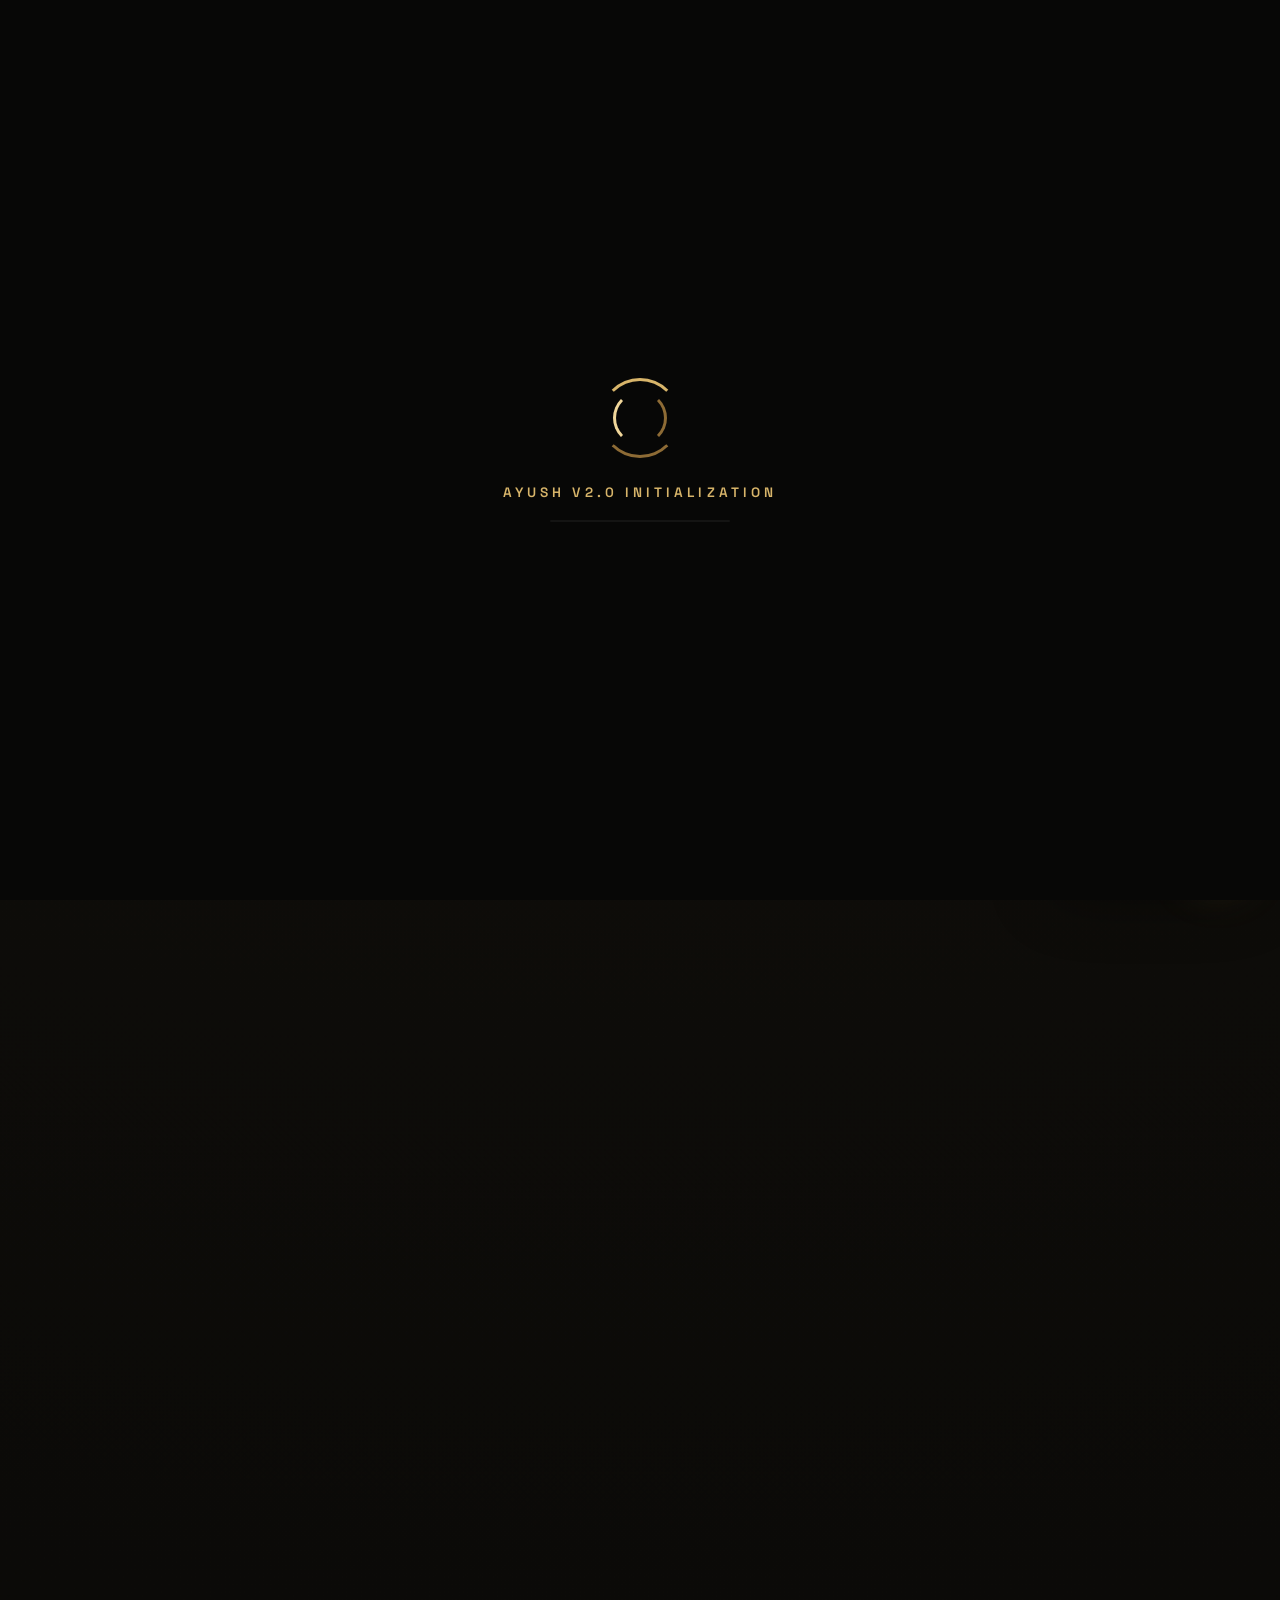
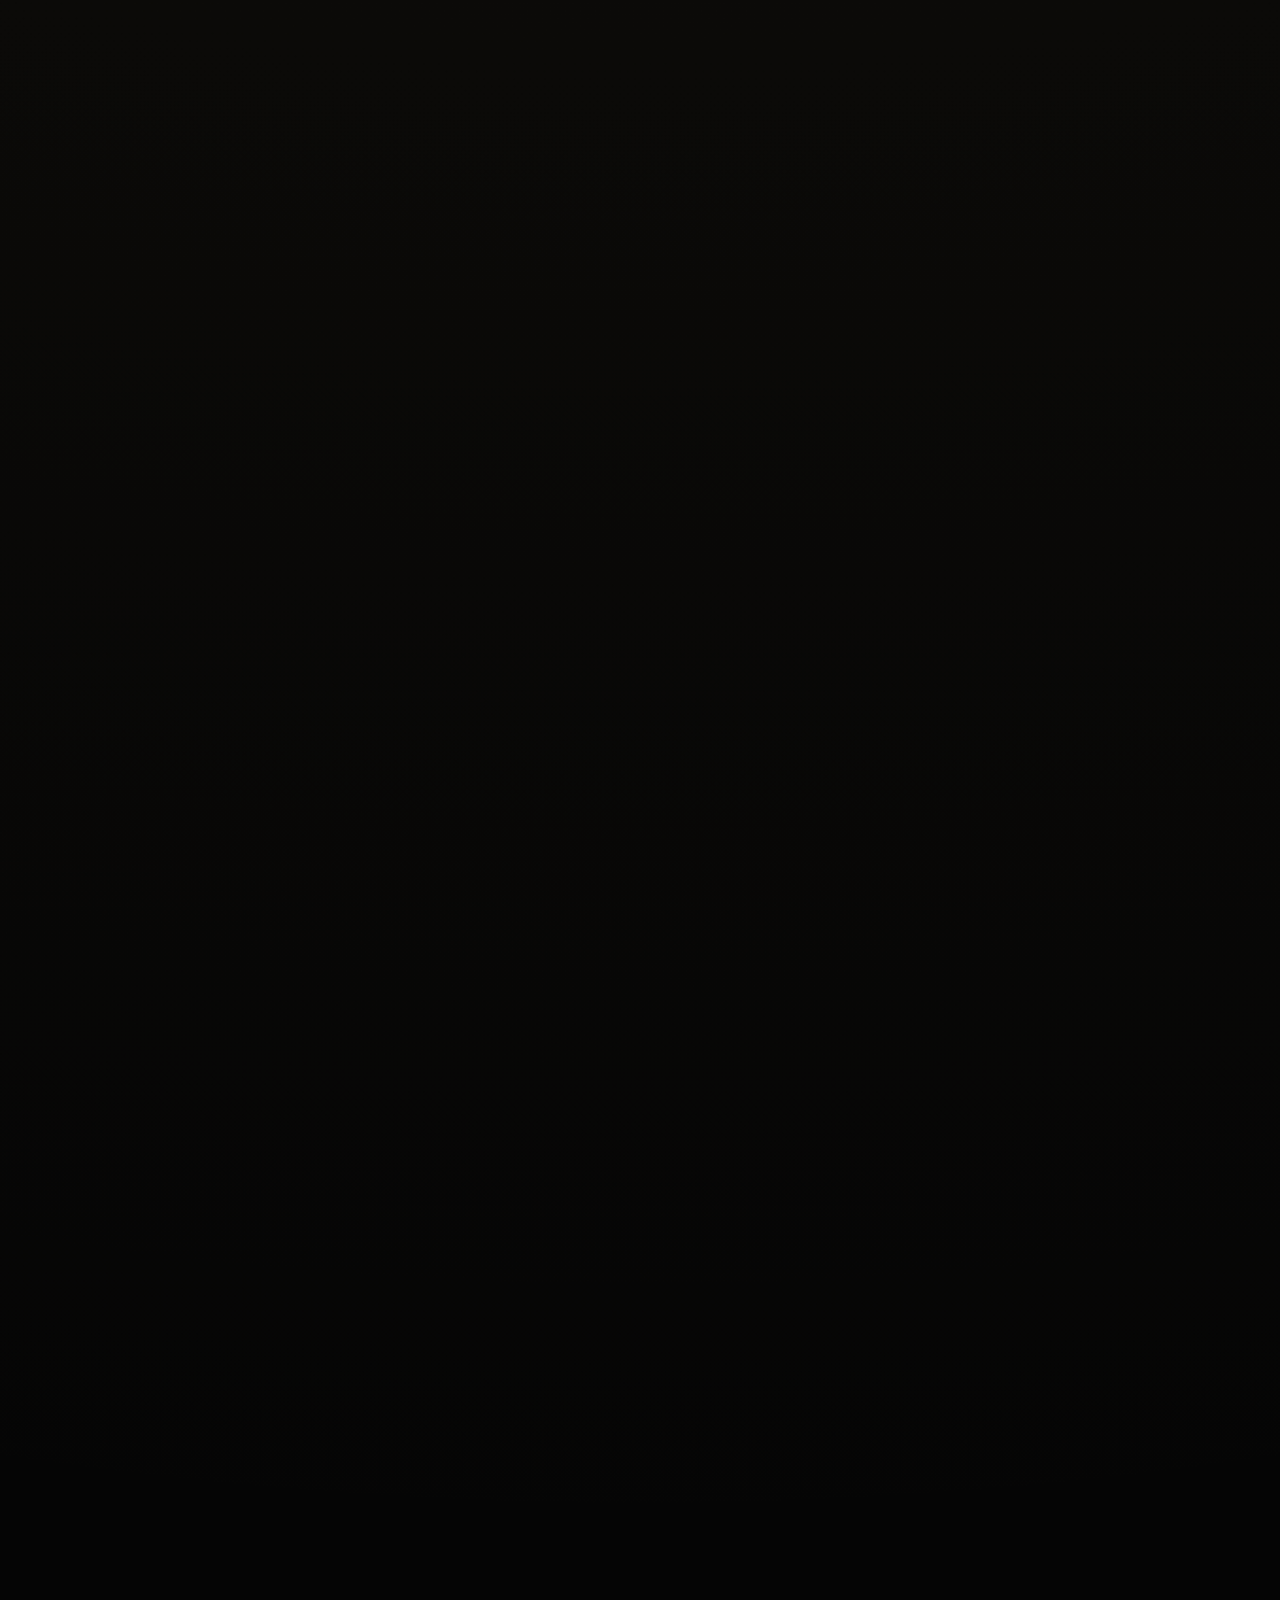
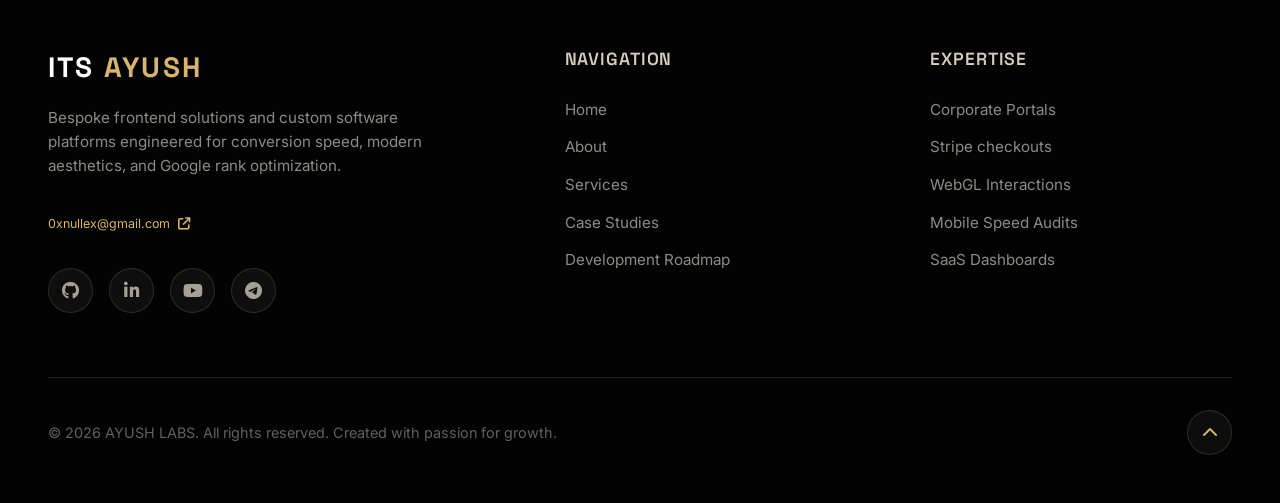
==== commit 7ede9a96: "Revise hero text and about section content Updated hero section and about bio with new content." ====
--- a/index.html
+++ b/index.html
@@ -4,23 +4,30 @@
 <head>
 <meta charset="utf-8"/>
 <meta content="width=device-width, initial-scale=1.0" name="viewport"/>
-<title>Its Ayush | Aayush Raj - Web Developer &amp; Website Designer</title>
-<meta content="Discover Its Ayush, the portfolio of Aayush Raj, offering modern website design, web development and affordable digital solutions." name="description"/>
+<title>Its Ayush – Aayush Raj | Web Developer &amp; Website Designer</title>
+<meta name="description" content="Its Ayush is the official portfolio of Aayush Raj, a web developer and website designer creating modern, responsive and affordable websites for businesses and individuals."/>
 <meta content="ITS AYUSH, Aayush Raj, web developer, website design, website development, responsive websites, business websites, portfolio websites" name="keywords"/>
 <meta content="Aayush Raj" name="author"/>
 <meta content="#070706" name="theme-color"/>
 <meta content="index, follow" name="robots"/>
-<link href="https://www.its-ayush.in/" rel="canonical"/>
+<link rel="canonical" href="https://www.its-ayush.in/">
 <!-- Open Graph / Facebook -->
 <meta content="website" property="og:type"/>
 <meta content="https://www.its-ayush.in/" property="og:url"/>
-<meta content="Its Ayush | Aayush Raj - Web Developer &amp; Website Designer" property="og:title"/>
-<meta content="Modern website design, web development and affordable digital solutions by Aayush Raj." property="og:description"/>
-<meta content="https://i.ibb.co/5XJ2HB5G/logo.png" property="og:image"/>
-<meta content="Its Ayush - Aayush Raj Web Developer" property="og:image:alt"/>
+<meta property="og:title" content="Its Ayush – Aayush Raj | Web Developer &amp; Website Designer"/>
+<meta property="og:description" content="Its Ayush is the official portfolio of Aayush Raj, offering modern website design, web development and affordable digital solutions."/>
+<meta property="og:image" content="https://i.ibb.co/5XJ2HB5G/logo.png"/>
+<meta property="og:image:width" content="512"/>
+<meta property="og:image:height" content="512"/>
+<meta property="og:image:alt" content="Its Ayush official logo – Aayush Raj, Web Developer and Website Designer"/>
 <!-- Twitter -->
-<!-- Favicon -->
-<link href="https://i.ibb.co/5XJ2HB5G/logo.png" rel="icon" type="image/png"/>
+<!-- Favicon / Google Search Icon -->
+<link rel="icon" type="image/png" sizes="192x192"
+      href="https://i.ibb.co/5XJ2HB5G/logo.png"/>
+<link rel="icon" type="image/png" sizes="48x48"
+      href="https://i.ibb.co/5XJ2HB5G/logo.png"/>
+<link rel="apple-touch-icon"
+      href="https://i.ibb.co/5XJ2HB5G/logo.png"/>
 <!-- Google Fonts -->
 <link href="https://fonts.googleapis.com" rel="preconnect"/>
 <link crossorigin="" href="https://fonts.gstatic.com" rel="preconnect"/>
@@ -34,7 +41,10 @@
 <!-- Firebase uses the modular CDN SDK in the main script below. -->
 <!-- Structured Data Schema -->
 <!-- data-ad-client=ca-pub-7738887134789571 -->
-<meta content="summary_large_image" name="twitter:card"/><meta content="Its Ayush" property="og:site_name"/><meta content="dark light" name="color-scheme"/><!-- Google Website Name Structured Data --><script type="application/ld+json">{
+<meta name="twitter:card" content="summary_large_image"/>
+<meta name="twitter:title" content="Its Ayush – Aayush Raj | Web Developer &amp; Website Designer"/>
+<meta name="twitter:description" content="Its Ayush is the official portfolio of Aayush Raj, offering modern, responsive website design and affordable web development services."/>
+<meta name="twitter:image" content="https://i.ibb.co/5XJ2HB5G/logo.png"/><meta content="Its Ayush" property="og:site_name"/><meta content="dark light" name="color-scheme"/><!-- Google Website Name Structured Data --><script type="application/ld+json">{
   "@context": "https://schema.org",
   "@type": "WebSite",
   "name": "Its Ayush",
@@ -52,7 +62,9 @@
     "https://github.com/its-webdevelop",
     "https://www.instagram.com/agarwal.king_/"
   ]
-}</script><meta content="Its Ayush | Aayush Raj - Web Developer &amp; Website Designer" name="twitter:title"/><meta content="Modern website design, web development and affordable digital solutions by Aayush Raj." name="twitter:description"/><meta content="https://i.ibb.co/5XJ2HB5G/logo.png" name="twitter:image"/><meta content="https://www.its-ayush.in/" name="twitter:url"/><link href="https://i.ibb.co/5XJ2HB5G/logo.png" rel="apple-touch-icon"/></head>
+}</script>
+<meta name="twitter:url" content="https://www.its-ayush.in/"/>
+</head>
 <body><a class="skip-link" href="#main-content">Skip to content</a>
 <!-- Preloader -->
 <div id="preloader">
@@ -119,13 +131,17 @@
 <div class="container">
 <div class="hero-content-wrap">
 <div class="hero-text">
-<h1>Crafting Premium <br/><span class="text-gradient">Digital Spaces</span></h1>
+<h1>
+  Web Developer &amp; Website Designer
+  <br/>
+  <span class="text-gradient">Creating Modern Websites</span>
+</h1>
 <div class="hero-typewriter">
 <span>Hi, I'm Ayush.I build </span>
 <span id="typewriter-text" style="font-weight: 700; margin-left: 6px;"></span>
 <span class="typewriter-cursor"></span>
 </div>
-<p>I build modern websites and digital experiences with a focus on clear design, responsive layouts and useful functionality. From business websites to custom web solutions, each project starts with your goals.</p>
+<p>I'm Aayush Raj, a web developer and website designer behind Its Ayush. I create modern, responsive and affordable websites for businesses, individuals and organizations, combining clean design, useful functionality and mobile-friendly experiences.</p>
 <div class="hero-btns">
 <a class="btn btn-primary" href="#portfolio">View Portfolio <i class="fa-solid fa-arrow-right"></i></a>
 <a class="btn btn-secondary" href="https://t.me/itsayushhelpsuppoet" rel="noopener noreferrer" target="_blank"><i class="fa-brands fa-telegram"></i> Join Telegram Channel</a>
@@ -182,10 +198,9 @@
 </div>
 </div>
 <div class="about-bio">
-<span class="section-subtitle">The Architect</span>
-<h2 class="section-title" style="font-size: 2.5rem; text-align: left; margin-bottom: 2rem;">Merging High Aesthetics with Pure Code</h2>
-<p>I specialize in designing and developing modern, scalable, and user-focused digital experiences. From business websites to custom web applications, I help individuals and organizations build a strong online presence through innovative
-                        and performance-driven solutions.</p>
+<span class="section-subtitle">About Its Ayush</span>
+<h2 class="section-title" style="font-size: 2.5rem; text-align: left; margin-bottom: 2rem;">Meet Aayush Raj – Web Developer</h2>
+<p>I'm Aayush Raj, the creator of Its Ayush. I focus on website design and web development, building responsive websites that work across desktop, tablet and mobile devices. My goal is to help businesses, professionals and individuals establish a professional online presence through thoughtful design, practical features and clean code.</p>
 <div class="skills-title">Operational Tech Stack</div>
 <div class="skills-grid"><div class="skill-bar-wrap"><div class="skill-info"><span class="skill-name">HTML &amp; CSS</span></div></div><div class="skill-bar-wrap"><div class="skill-info"><span class="skill-name">Vanilla JavaScript</span></div></div><div class="skill-bar-wrap"><div class="skill-info"><span class="skill-name">Responsive website design</span></div></div><div class="skill-bar-wrap"><div class="skill-info"><span class="skill-name">Web development &amp; integrations</span></div></div></div>
 <div class="timeline-title">How I Work</div>
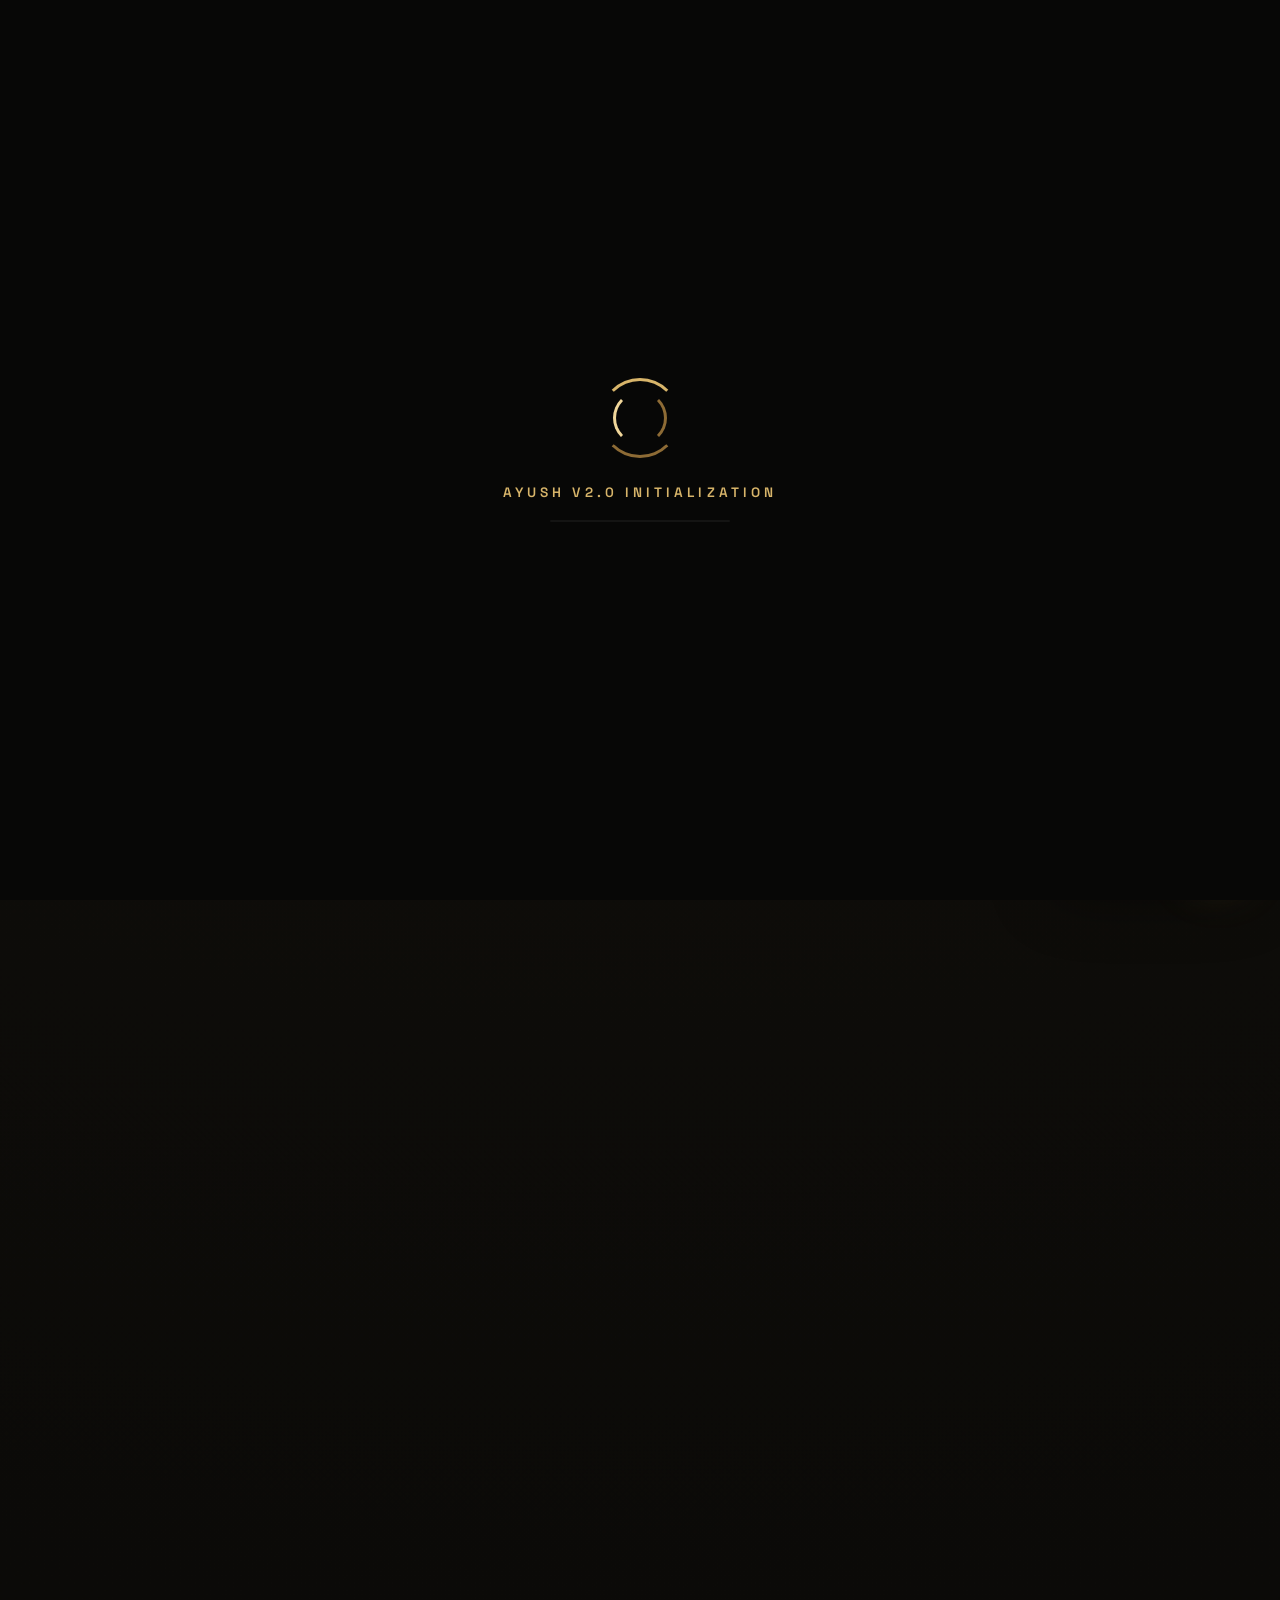
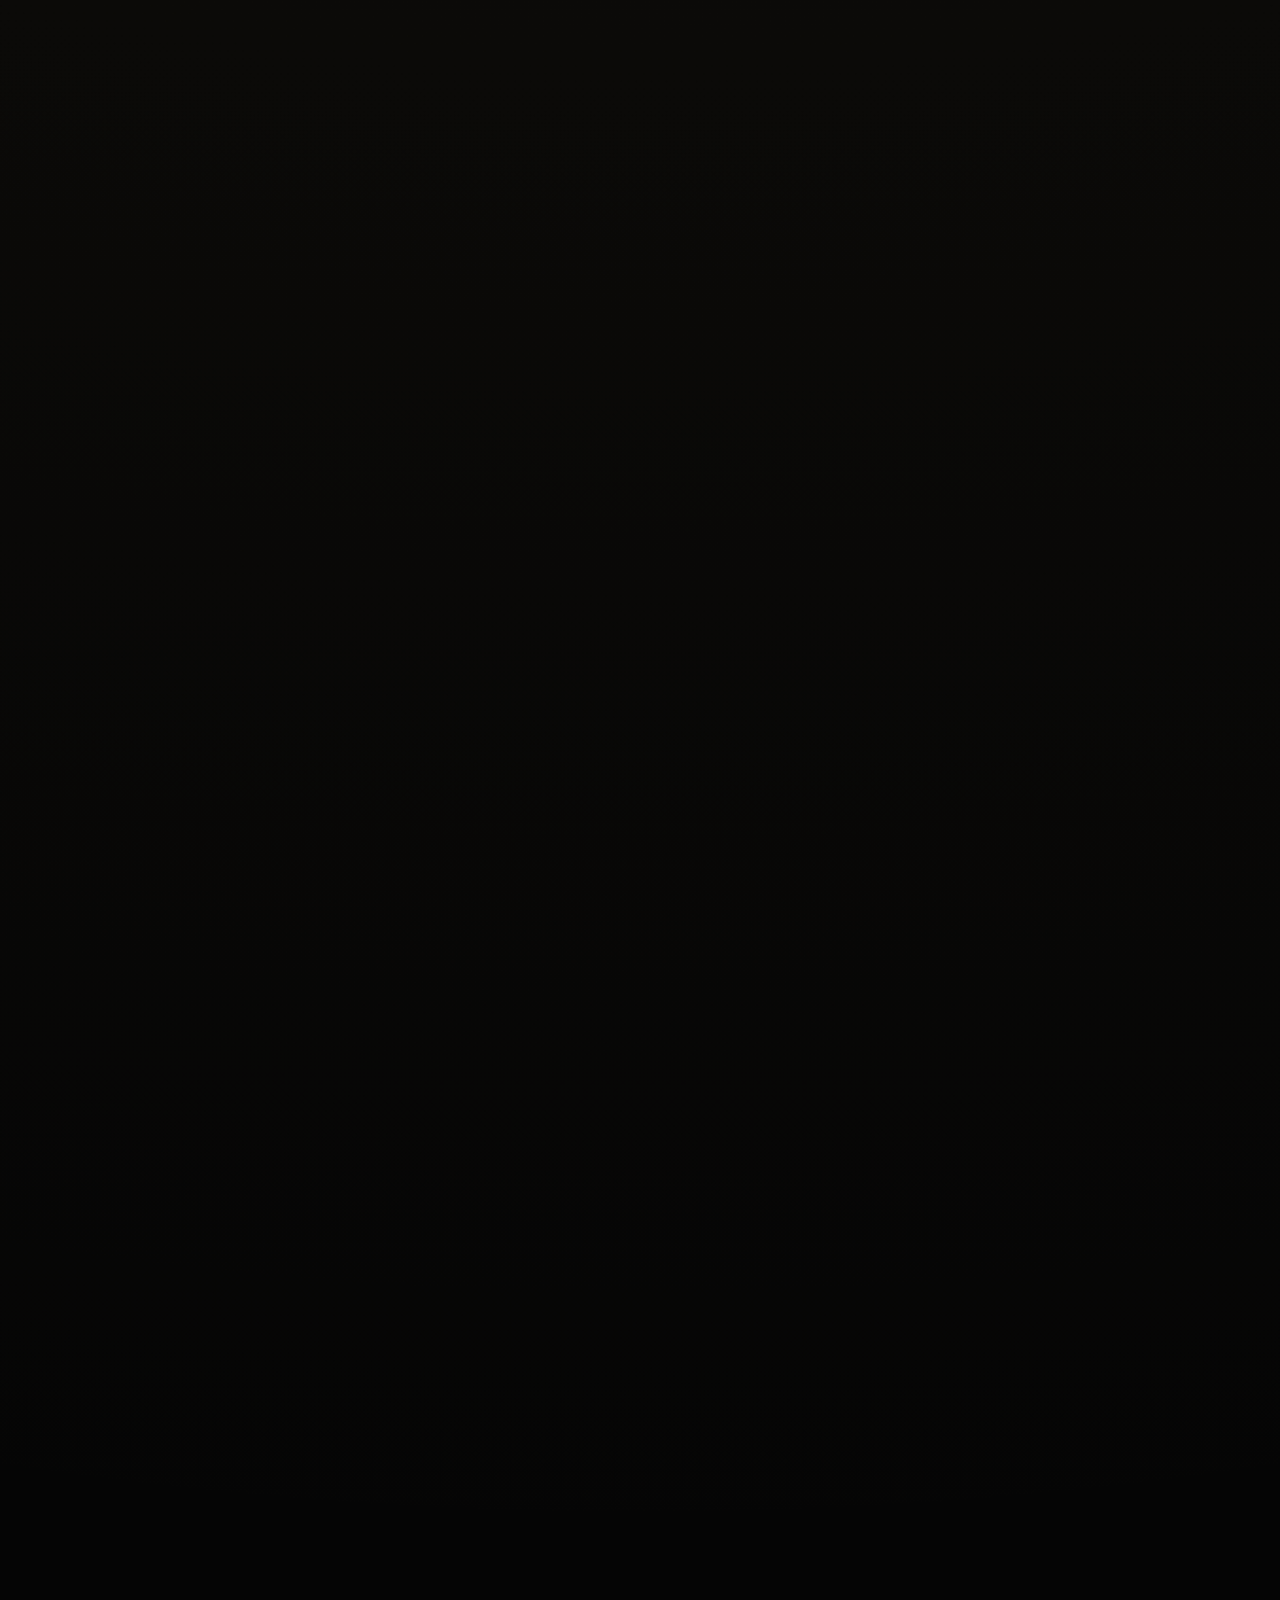
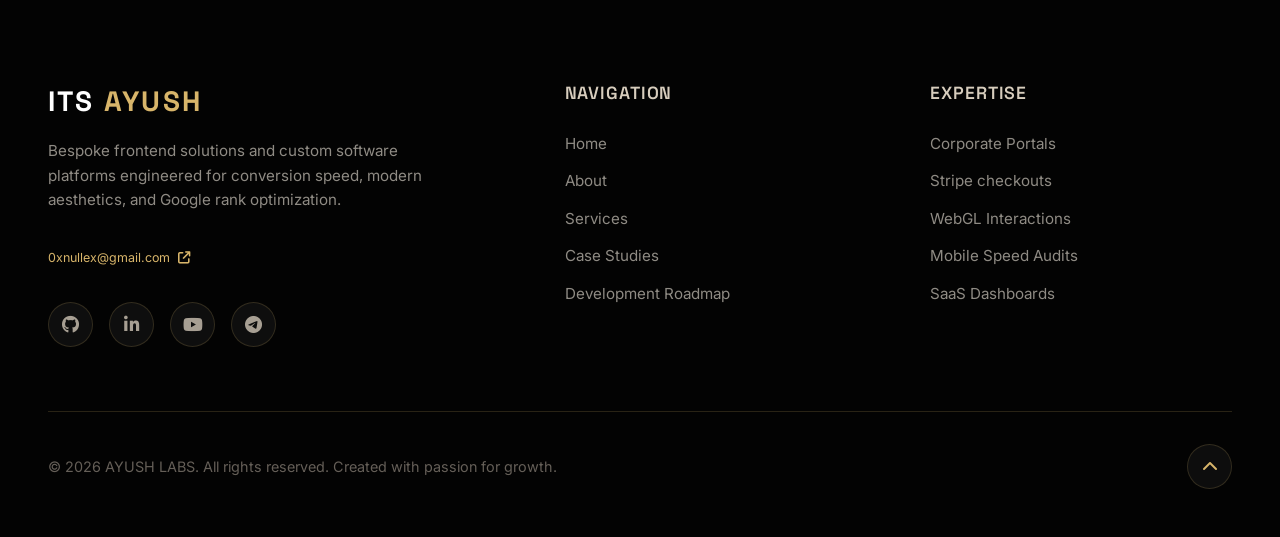
==== commit 126fecfd: "Add files via upload" ====
--- a/index.html
+++ b/index.html
@@ -131,17 +131,13 @@
 <div class="container">
 <div class="hero-content-wrap">
 <div class="hero-text">
-<h1>
-  Web Developer &amp; Website Designer
-  <br/>
-  <span class="text-gradient">Creating Modern Websites</span>
-</h1>
+<h1>Its Ayush – Crafting Premium <br/><span class="text-gradient">Websites & Digital Experiences</span></h1>
 <div class="hero-typewriter">
 <span>Hi, I'm Ayush.I build </span>
 <span id="typewriter-text" style="font-weight: 700; margin-left: 6px;"></span>
 <span class="typewriter-cursor"></span>
 </div>
-<p>I'm Aayush Raj, a web developer and website designer behind Its Ayush. I create modern, responsive and affordable websites for businesses, individuals and organizations, combining clean design, useful functionality and mobile-friendly experiences.</p>
+<p>I build modern websites and digital experiences with a focus on clear design, responsive layouts and useful functionality. From business websites to custom web solutions, each project starts with your goals.</p>
 <div class="hero-btns">
 <a class="btn btn-primary" href="#portfolio">View Portfolio <i class="fa-solid fa-arrow-right"></i></a>
 <a class="btn btn-secondary" href="https://t.me/itsayushhelpsuppoet" rel="noopener noreferrer" target="_blank"><i class="fa-brands fa-telegram"></i> Join Telegram Channel</a>
@@ -198,9 +194,10 @@
 </div>
 </div>
 <div class="about-bio">
-<span class="section-subtitle">About Its Ayush</span>
-<h2 class="section-title" style="font-size: 2.5rem; text-align: left; margin-bottom: 2rem;">Meet Aayush Raj – Web Developer</h2>
-<p>I'm Aayush Raj, the creator of Its Ayush. I focus on website design and web development, building responsive websites that work across desktop, tablet and mobile devices. My goal is to help businesses, professionals and individuals establish a professional online presence through thoughtful design, practical features and clean code.</p>
+<span class="section-subtitle">The Architect</span>
+<h2 class="section-title" style="font-size: 2.5rem; text-align: left; margin-bottom: 2rem;">Merging High Aesthetics with Pure Code</h2>
+<p>I specialize in designing and developing modern, scalable, and user-focused digital experiences. From business websites to custom web applications, I help individuals and organizations build a strong online presence through innovative
+                        and performance-driven solutions.</p>
 <div class="skills-title">Operational Tech Stack</div>
 <div class="skills-grid"><div class="skill-bar-wrap"><div class="skill-info"><span class="skill-name">HTML &amp; CSS</span></div></div><div class="skill-bar-wrap"><div class="skill-info"><span class="skill-name">Vanilla JavaScript</span></div></div><div class="skill-bar-wrap"><div class="skill-info"><span class="skill-name">Responsive website design</span></div></div><div class="skill-bar-wrap"><div class="skill-info"><span class="skill-name">Web development &amp; integrations</span></div></div></div>
 <div class="timeline-title">How I Work</div>
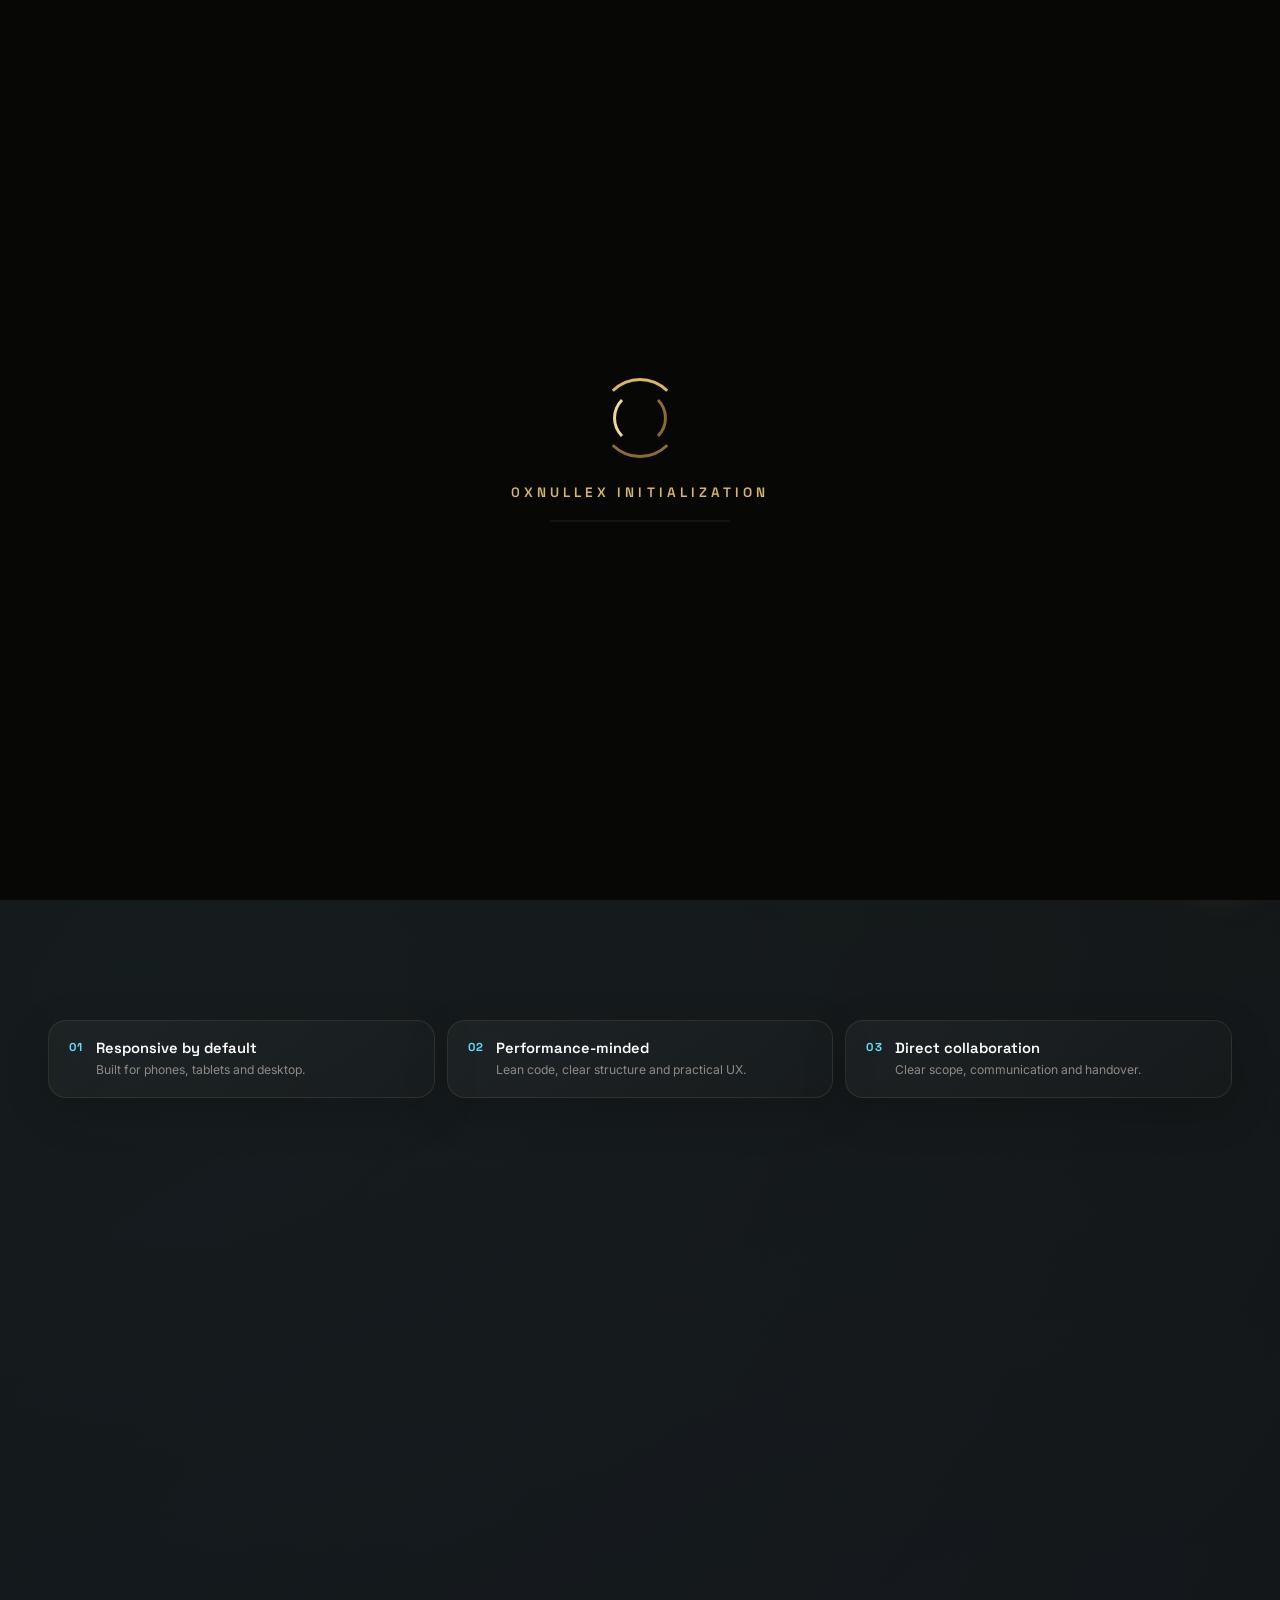
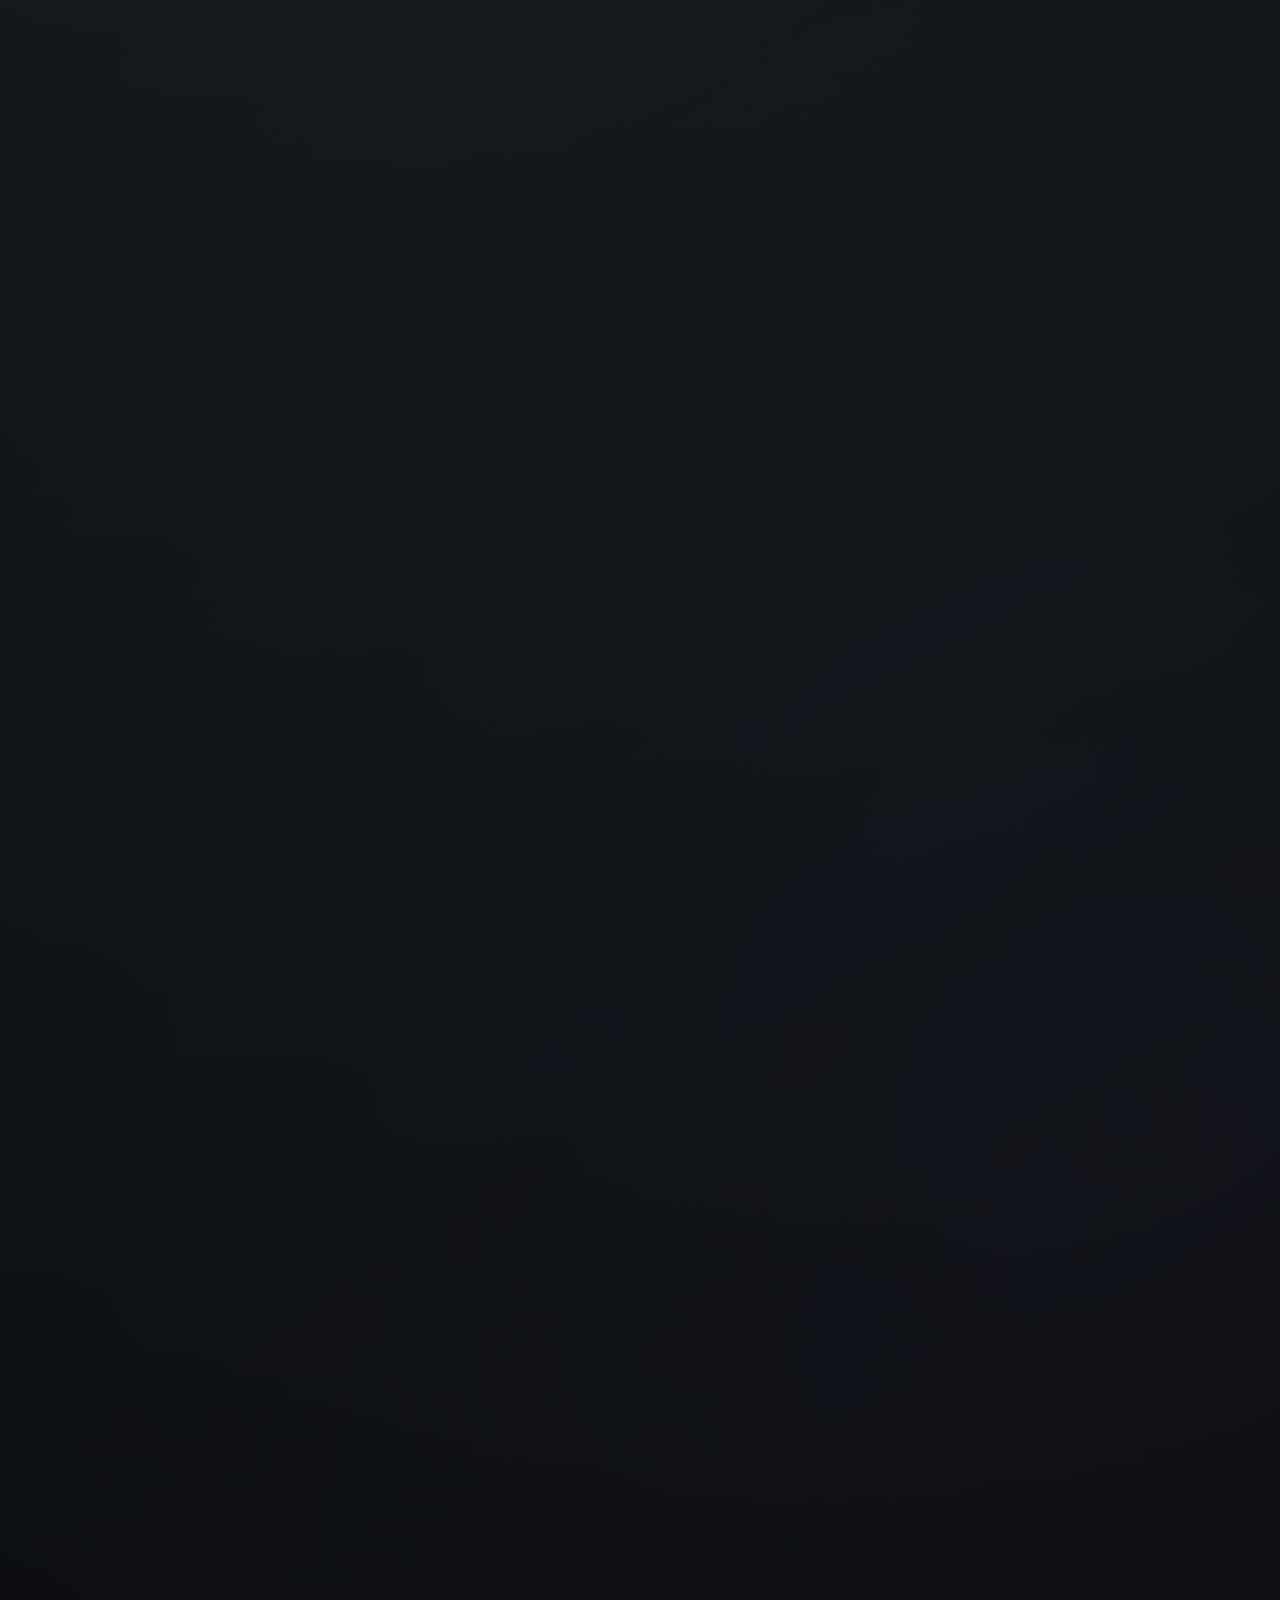
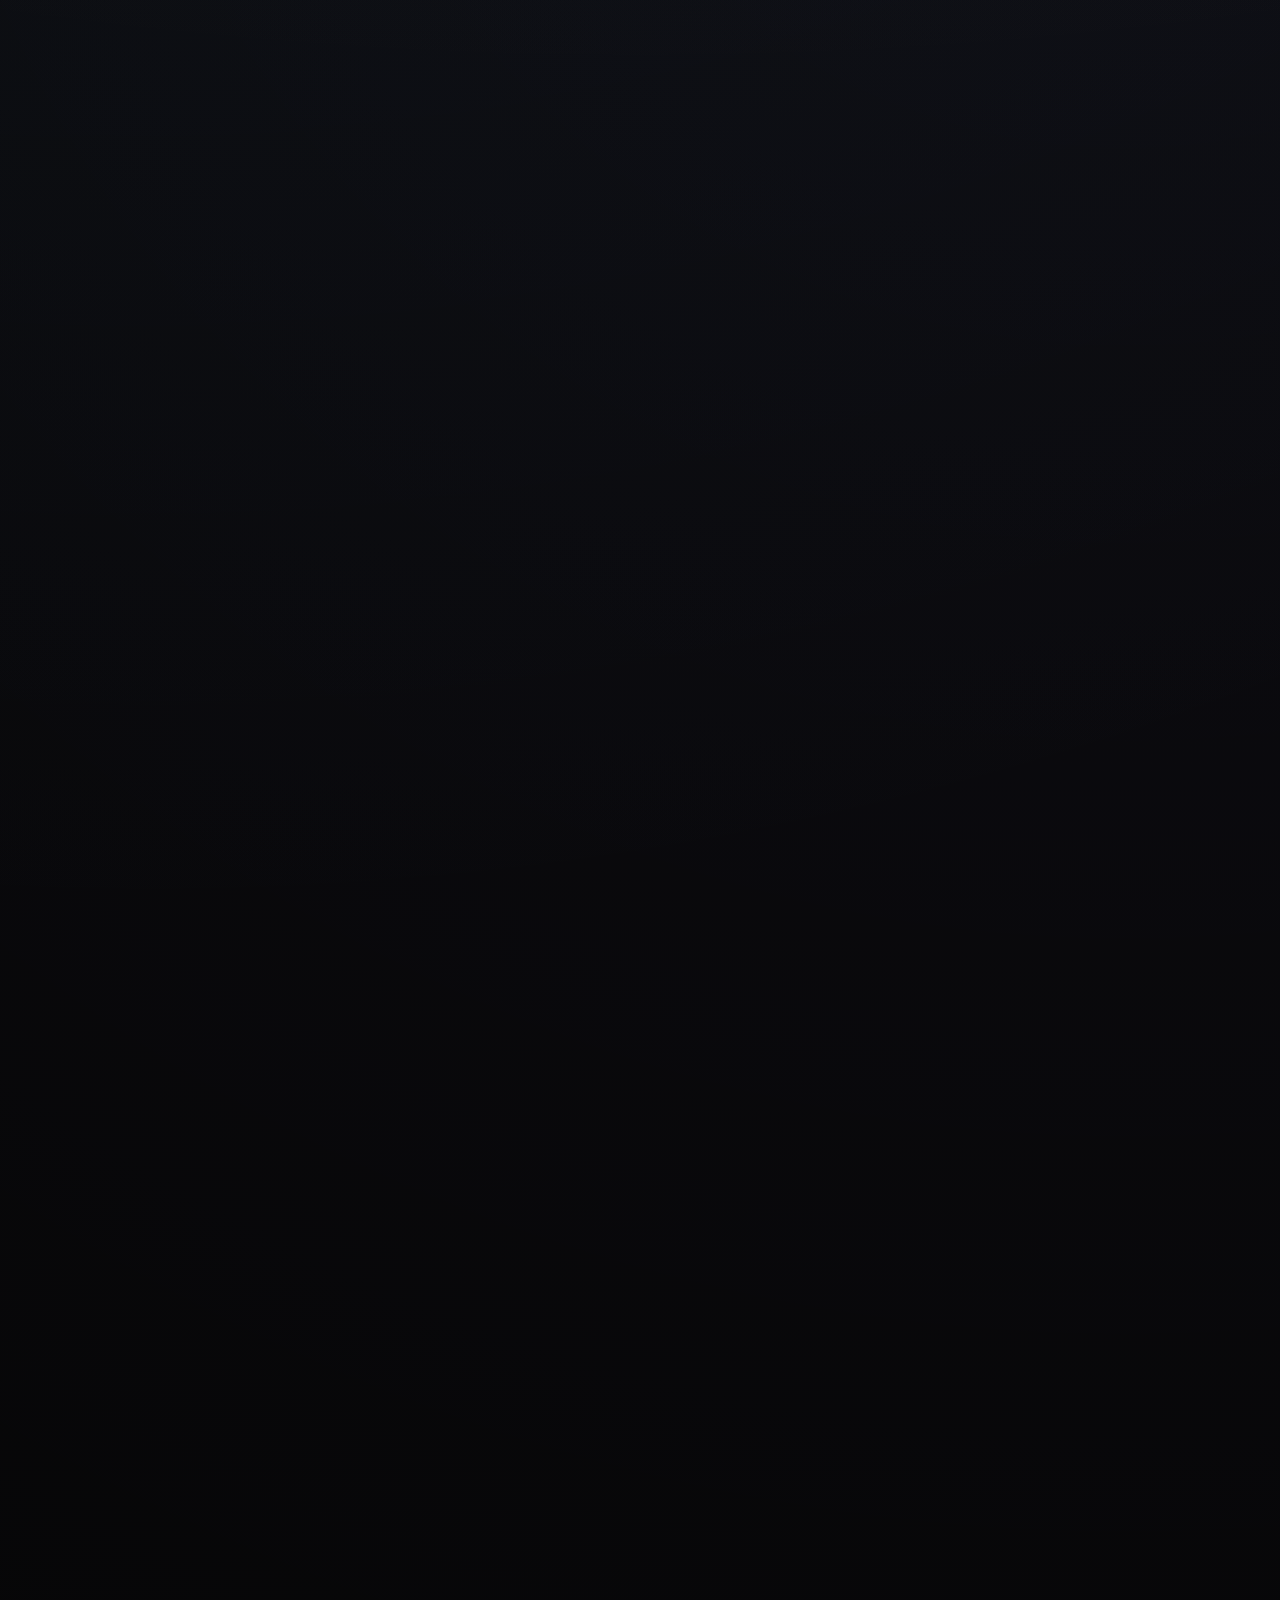
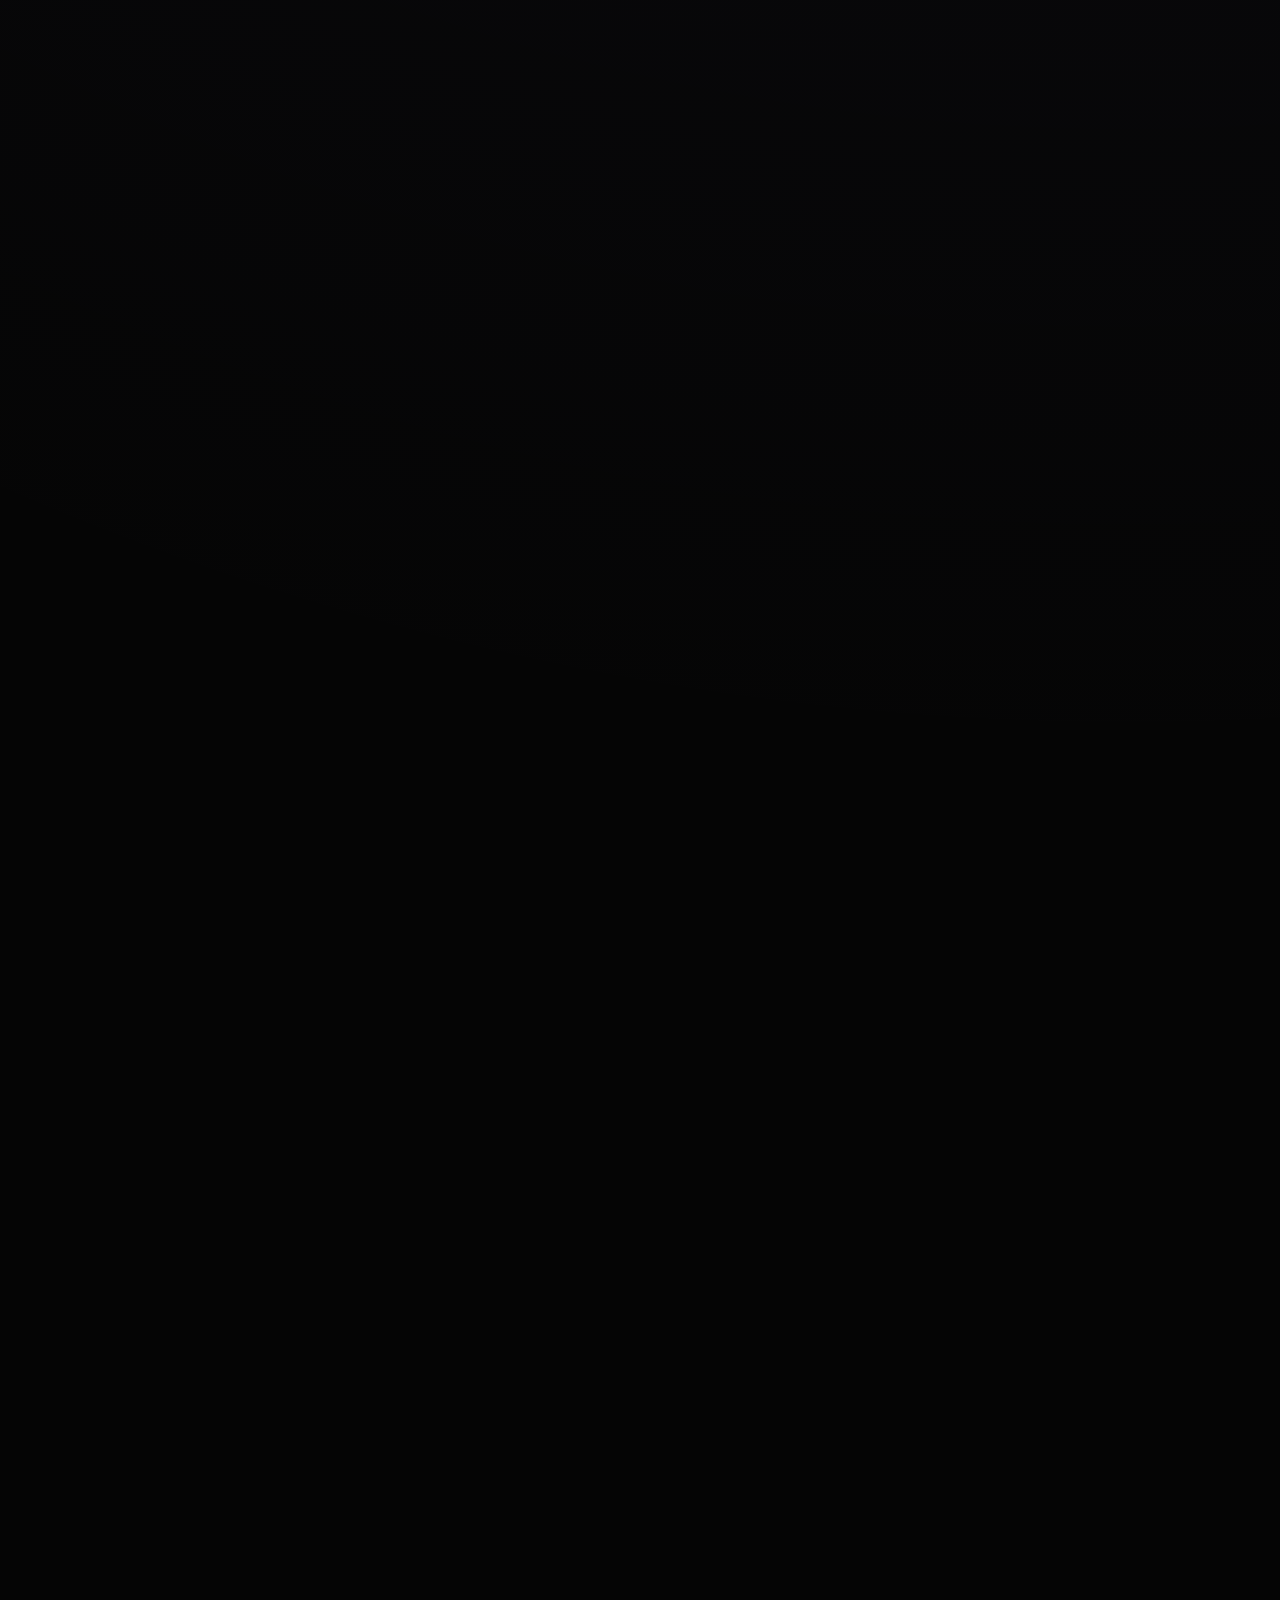
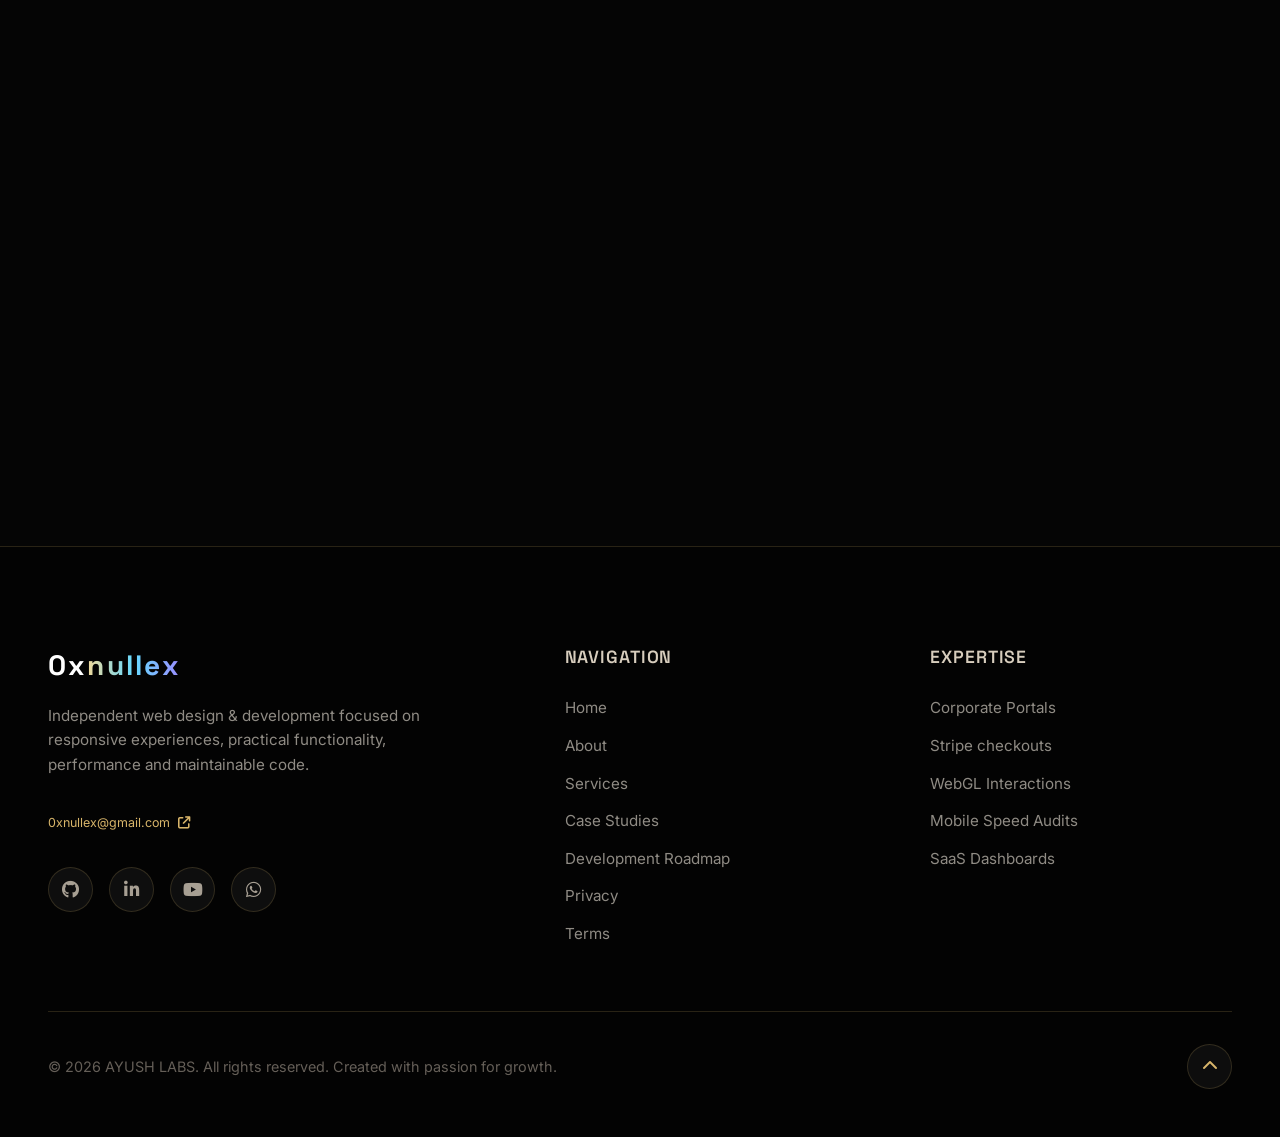
==== commit 7bda7ebb: "Add files via upload" ====
--- a/index.html
+++ b/index.html
@@ -4,30 +4,31 @@
 <head>
 <meta charset="utf-8"/>
 <meta content="width=device-width, initial-scale=1.0" name="viewport"/>
-<title>Its Ayush – Aayush Raj | Web Developer &amp; Website Designer</title>
-<meta name="description" content="Its Ayush is the official portfolio of Aayush Raj, a web developer and website designer creating modern, responsive and affordable websites for businesses and individuals."/>
-<meta content="ITS AYUSH, Aayush Raj, web developer, website design, website development, responsive websites, business websites, portfolio websites" name="keywords"/>
-<meta content="Aayush Raj" name="author"/>
+<title>0xnullex — Web Design &amp; Development Studio</title>
+<meta name="description" content="0xnullex is an independent web design and development studio creating modern, responsive and practical digital experiences."/>
+<meta content="0xnullex, web design, web development, responsive websites, business websites, portfolio websites" name="keywords"/>
+<meta content="0xnullex" name="author"/>
 <meta content="#070706" name="theme-color"/>
+<meta name="application-name" content="0xnullex"/>
+<meta name="apple-mobile-web-app-capable" content="yes"/>
+<meta name="apple-mobile-web-app-title" content="0xnullex"/>
+<meta name="format-detection" content="telephone=no"/>
 <meta content="index, follow" name="robots"/>
-<link rel="canonical" href="https://www.its-ayush.in/">
+<link rel="canonical" href="https://its-ayush.in/">
 <!-- Open Graph / Facebook -->
 <meta content="website" property="og:type"/>
-<meta content="https://www.its-ayush.in/" property="og:url"/>
-<meta property="og:title" content="Its Ayush – Aayush Raj | Web Developer &amp; Website Designer"/>
-<meta property="og:description" content="Its Ayush is the official portfolio of Aayush Raj, offering modern website design, web development and affordable digital solutions."/>
+<meta content="https://its-ayush.in/" property="og:url"/>
+<meta property="og:title" content="0xnullex — Web Design &amp; Development Studio"/>
+<meta property="og:description" content="0xnullex offers modern website design, web development and practical digital solutions for businesses and individuals."/>
 <meta property="og:image" content="https://i.ibb.co/5XJ2HB5G/logo.png"/>
 <meta property="og:image:width" content="512"/>
 <meta property="og:image:height" content="512"/>
-<meta property="og:image:alt" content="Its Ayush official logo – Aayush Raj, Web Developer and Website Designer"/>
+<meta property="og:image:alt" content="0xnullex — Independent Web Design & Development Studio"/>
 <!-- Twitter -->
 <!-- Favicon / Google Search Icon -->
-<link rel="icon" type="image/png" sizes="192x192"
-      href="https://i.ibb.co/5XJ2HB5G/logo.png"/>
-<link rel="icon" type="image/png" sizes="48x48"
-      href="https://i.ibb.co/5XJ2HB5G/logo.png"/>
-<link rel="apple-touch-icon"
-      href="https://i.ibb.co/5XJ2HB5G/logo.png"/>
+<link rel="icon" href="/favicon.svg" type="image/svg+xml"/>
+
+<link rel="manifest" href="/manifest.webmanifest"/>
 <!-- Google Fonts -->
 <link href="https://fonts.googleapis.com" rel="preconnect"/>
 <link crossorigin="" href="https://fonts.gstatic.com" rel="preconnect"/>
@@ -42,34 +43,33 @@
 <!-- Structured Data Schema -->
 <!-- data-ad-client=ca-pub-7738887134789571 -->
 <meta name="twitter:card" content="summary_large_image"/>
-<meta name="twitter:title" content="Its Ayush – Aayush Raj | Web Developer &amp; Website Designer"/>
-<meta name="twitter:description" content="Its Ayush is the official portfolio of Aayush Raj, offering modern, responsive website design and affordable web development services."/>
-<meta name="twitter:image" content="https://i.ibb.co/5XJ2HB5G/logo.png"/><meta content="Its Ayush" property="og:site_name"/><meta content="dark light" name="color-scheme"/><!-- Google Website Name Structured Data --><script type="application/ld+json">{
+<meta name="twitter:title" content="0xnullex — Web Design &amp; Development Studio"/>
+<meta name="twitter:description" content="0xnullex offers modern, responsive website design and practical web development services."/>
+<meta name="twitter:image" content="https://i.ibb.co/5XJ2HB5G/logo.png"/><meta content="0xnullex" property="og:site_name"/><meta content="dark light" name="color-scheme"/><!-- Google Website Name Structured Data --><script type="application/ld+json">{
   "@context": "https://schema.org",
   "@type": "WebSite",
-  "name": "Its Ayush",
-  "alternateName": ["its-ayush", "its-ayush.in"],
-  "url": "https://www.its-ayush.in/"
+  "name": "0xnullex",
+  "alternateName": ["0xnullex", "its-ayush.in"],
+  "url": "https://its-ayush.in/"
 }</script><script type="application/ld+json">{
   "@context": "https://schema.org",
-  "@type": "Person",
-  "name": "Aayush Raj",
-  "url": "https://www.its-ayush.in/",
-  "image": "https://i.ibb.co/5XJ2HB5G/logo.png",
-  "jobTitle": "Web Developer and Website Designer",
-  "description": "Portfolio of Aayush Raj, offering website design, web development and app development services.",
+  "@type": "Organization",
+  "name": "0xnullex",
+  "url": "https://its-ayush.in/",
+  "logo": "https://i.ibb.co/5XJ2HB5G/logo.png",
+  "description": "Independent Web Design & Development Studio.",
   "sameAs": [
     "https://github.com/its-webdevelop",
-    "https://www.instagram.com/agarwal.king_/"
+    "https://www.instagram.com/0xnullex/"
   ]
 }</script>
-<meta name="twitter:url" content="https://www.its-ayush.in/"/>
+<meta name="twitter:url" content="https://its-ayush.in/"/>
 </head>
 <body><a class="skip-link" href="#main-content">Skip to content</a>
 <!-- Preloader -->
 <div id="preloader">
 <div class="loader-ring"></div>
-<div class="loader-text">AYUSH v2.0 Initialization</div>
+<div class="loader-text">0xNULLEx Initialization</div>
 <div class="loader-progress">
 <div class="loader-progress-inner" id="loader-progress-bar"></div>
 </div>
@@ -82,9 +82,9 @@
 <!-- Sticky Glass Navbar -->
 <nav class="navbar" id="main-navbar">
 <div class="container">
-<a aria-label="ITS AYUSH" class="logo" href="#hero" id="site-logo">
-<img alt="ITS AYUSH logo" src="https://i.ibb.co/5XJ2HB5G/logo.png"/>
-<span class="brand-wordmark">ITS <span class="logo-glow">AYUSH</span></span>
+<a aria-label="0xnullex" class="logo" href="#hero" id="site-logo">
+<img alt="0xnullex logo" src="/favicon.svg"/>
+<span class="brand-wordmark">0x<span class="logo-glow">nullex</span></span>
 </a>
 <div class="nav-links" id="desktop-nav-links">
 <a class="active" href="#hero">Home</a>
@@ -131,16 +131,16 @@
 <div class="container">
 <div class="hero-content-wrap">
 <div class="hero-text">
-<h1>Its Ayush – Crafting Premium <br/><span class="text-gradient">Websites & Digital Experiences</span></h1>
+<h1>0xnullex — Crafting Premium <br/><span class="text-gradient">Websites & Digital Experiences</span></h1>
 <div class="hero-typewriter">
-<span>Hi, I'm Ayush.I build </span>
+<span>Hi, I'm 0xnullex. We build </span>
 <span id="typewriter-text" style="font-weight: 700; margin-left: 6px;"></span>
 <span class="typewriter-cursor"></span>
 </div>
 <p>I build modern websites and digital experiences with a focus on clear design, responsive layouts and useful functionality. From business websites to custom web solutions, each project starts with your goals.</p>
 <div class="hero-btns">
 <a class="btn btn-primary" href="#portfolio">View Portfolio <i class="fa-solid fa-arrow-right"></i></a>
-<a class="btn btn-secondary" href="https://t.me/itsayushhelpsuppoet" rel="noopener noreferrer" target="_blank"><i class="fa-brands fa-telegram"></i> Join Telegram Channel</a>
+<a class="btn btn-secondary" href="https://wa.me/917004106326?text=Hello%200xnullex%2C%20I%20am%20interested%20in%20discussing%20a%20website%20development%20project." rel="noopener noreferrer" target="_blank"><i class="fa-brands fa-whatsapp"></i> Join WhatsApp</a>
 </div>
 <div class="hero-stats">
 <div class="stat-item">
@@ -162,17 +162,17 @@
 <div class="holo-inner">
 <div class="holo-header">
 <div class="holo-chip"></div>
-<div class="holo-brand">AYUSH // SYS</div>
+<div class="holo-brand">0XNULLEx // SYS</div>
 </div>
 <div class="holo-code">const website = {
-  developer: "Aayush Raj",
+  studio: "0xnullex",
   focus: ["Design", "Development", "Usability"],
   approach: "Built around your goals"
 };</div>
 <div class="holo-footer">
 <div class="holo-owner">
-<h4>Aayush Raj</h4>
-<p>Web Developer</p>
+<h4>0xnullex</h4>
+<p>Independent Web Studio</p>
 </div>
 <div class="holo-mesh-status"></div>
 </div>
@@ -181,7 +181,13 @@
 </div>
 </div>
 </div>
-</header><section class="reveal" id="about">
+</header><section class="studio-strip" aria-label="0xnullex service highlights">
+<div class="container studio-strip-grid">
+<div><span class="studio-strip-kicker">01</span><strong>Responsive by default</strong><span>Built for phones, tablets and desktop.</span></div>
+<div><span class="studio-strip-kicker">02</span><strong>Performance-minded</strong><span>Lean code, clear structure and practical UX.</span></div>
+<div><span class="studio-strip-kicker">03</span><strong>Direct collaboration</strong><span>Clear scope, communication and handover.</span></div>
+</div>
+</section><section class="reveal" id="about">
 <div class="container">
 <div class="about-grid">
 <div class="about-visual">
@@ -189,7 +195,7 @@
 <div class="profile-image-container" id="about-profile-card">
 <div class="profile-image-inner">
 <!-- Replace this image URL with your actual profile photo later. -->
-<img alt="Aayush Raj" decoding="async" loading="lazy" src="https://i.ibb.co/LjtWTvR/image.jpg"/>
+<img alt="0xnullex studio" decoding="async" loading="lazy" src="https://i.ibb.co/LjtWTvR/image.jpg"/>
 </div>
 </div>
 </div>
@@ -635,7 +641,7 @@
 <li><i class="fa-solid fa-circle-check"></i> Advanced SEO Indexing Maps</li>
 <li><i class="fa-solid fa-circle-check"></i> Simple E-commerce Store</li>
 <li><i class="fa-solid fa-circle-check"></i> Custom 3D Scrolling Effects</li>
-<li class="disabled"><i class="fa-solid fa-xmark"></i> Telegram API Client Portal</li>
+<li class="disabled"><i class="fa-solid fa-xmark"></i> WhatsApp API Client Portal</li>
 <li class="disabled"><i class="fa-solid fa-xmark"></i> Custom SaaS Dashboard Panels</li>
 </ul>
 <a class="btn btn-primary pricing-cta-trigger" data-package="Business Growth" href="#contact">Select
@@ -733,11 +739,11 @@
 <span class="section-subtitle">Let's Connect</span>
 <h2 class="section-title" style="font-size: 2.5rem; text-align: left; margin-bottom: 1rem;">Launch Your Project
                         </h2>
-<p class="contact-info-subtitle">Ready to increase your conversion rates? Send me a query outline and get a detailed proposal within 24 hours.</p>
+<p class="contact-info-subtitle">Have a project in mind? Share your goals, scope and timeline, and I’ll help you define a practical next step.</p>
 </div>
 <div class="contact-card-wrap">
 <!-- Email -->
-<a aria-label="Email ITS AYUSH" class="contact-info-card glassmorphism link-card" href="mailto:0xnullex@gmail.com?subject=Website%20Project%20Inquiry">
+<a aria-label="Email 0xnullex" class="contact-info-card glassmorphism link-card" href="mailto:0xnullex@gmail.com?subject=Website%20Project%20Inquiry">
 <div class="contact-info-icon"><i class="fa-regular fa-envelope"></i></div>
 <div class="contact-info-details">
 <h4>Direct Email</h4>
@@ -746,26 +752,37 @@
 </div>
 </a>
 <!-- Phone -->
-<a aria-label="Open ITS AYUSH Telegram" class="contact-info-card glassmorphism link-card" href="https://t.me/itsayushhelpsuppoet" rel="noopener noreferrer" target="_blank">
-<div class="contact-info-icon"><i class="fa-brands fa-telegram"></i></div>
+<a aria-label="Open 0xnullex WhatsApp" class="contact-info-card glassmorphism link-card" href="https://wa.me/917004106326?text=Hello%200xnullex%2C%20I%20am%20interested%20in%20discussing%20a%20website%20development%20project." rel="noopener noreferrer" target="_blank">
+<div class="contact-info-icon"><i class="fa-brands fa-whatsapp"></i></div>
 <div class="contact-info-details">
-<h4>Telegram</h4>
-<p>@itsayushhelpsuppoet</p>
-<span class="contact-email-copy">Open Telegram <i class="fa-solid fa-arrow-up-right-from-square"></i></span>
+<h4>WhatsApp</h4>
+<p>@917004106326</p>
+<span class="contact-email-copy">Open WhatsApp <i class="fa-solid fa-arrow-up-right-from-square"></i></span>
 </div>
 </a>
 </div>
-<!-- Futuristic Telegram Channel Info Panel -->
+<!-- Phone + Instagram quick actions -->
+<div class="contact-mini-grid">
+<a class="contact-info-card glassmorphism link-card" href="tel:+917004106326">
+<div class="contact-info-icon"><i class="fa-solid fa-phone"></i></div>
+<div class="contact-info-details"><h4>Phone</h4><p>+91 7004106326</p><span>Call directly <i class="fa-solid fa-arrow-up-right-from-square"></i></span></div>
+</a>
+<a class="contact-info-card glassmorphism link-card" href="https://www.instagram.com/0xnullex/" rel="noopener noreferrer" target="_blank">
+<div class="contact-info-icon"><i class="fa-brands fa-instagram"></i></div>
+<div class="contact-info-details"><h4>Instagram</h4><p>@0xnullex</p><span>View profile <i class="fa-solid fa-arrow-up-right-from-square"></i></span></div>
+</a>
+</div>
+<!-- Futuristic WhatsApp Info Panel -->
 <div class="telegram-channel-card glassmorphism">
-<h3><i class="fa-brands fa-telegram"></i> AYUSH Channel Updates</h3>
-<p>Subscribe to our official channel on Telegram. This is the central hub where you can:</p>
+<h3><i class="fa-brands fa-whatsapp"></i> Connect on WhatsApp</h3>
+<p>Use WhatsApp for quick project questions, scope discussions and next-step coordination:</p>
 <ul>
 <li><i class="fa-solid fa-circle"></i> Ask additional project questions directly.</li>
 <li><i class="fa-solid fa-circle"></i> Stay updated about development service milestones.</li>
 <li><i class="fa-solid fa-circle"></i> Learn more about modern website layouts and cost plans.</li>
 <li><i class="fa-solid fa-circle"></i> Discuss details about custom system specifications.</li>
 </ul>
-<a class="btn btn-primary" href="https://t.me/itsayushhelpsuppoet" rel="noopener noreferrer" style="padding: 0.65rem 1.5rem; font-size: 0.9rem;" target="_blank">Join Telegram Channel</a>
+<a class="btn btn-primary" href="https://wa.me/917004106326?text=Hello%200xnullex%2C%20I%20am%20interested%20in%20discussing%20a%20website%20development%20project." rel="noopener noreferrer" style="padding: 0.65rem 1.5rem; font-size: 0.9rem;" target="_blank">Join WhatsApp</a>
 </div>
 <div>
 <div class="contact-info-details">
@@ -776,8 +793,8 @@
 <a aria-label="GitHub" class="social-link" href="https://github.com/its-webdevelop" rel="noopener noreferrer" target="_blank"><i class="fa-brands fa-github"></i></a>
 <a aria-label="LinkedIn" class="social-link" href="https://www.linkedin.com/in/ayush-raj-4b0875446/" rel="noopener noreferrer" target="_blank"><i class="fa-brands fa-linkedin-in"></i></a>
 <a aria-label="YouTube" class="social-link" href="https://www.youtube.com/@its-ayushofficial" rel="noopener noreferrer" target="_blank"><i class="fa-brands fa-youtube"></i></a>
-<a aria-label="Instagram" class="social-link" href="https://www.instagram.com/agarwal.king_" rel="noopener noreferrer" target="_blank"><i class="fa-brands fa-instagram"></i></a>
-<a aria-label="Telegram" class="social-link" href="https://t.me/itsayushhelpsuppoet" rel="noopener noreferrer" target="_blank"><i class="fa-brands fa-telegram"></i></a>
+<a aria-label="Instagram" class="social-link" href="https://www.instagram.com/0xnullex" rel="noopener noreferrer" target="_blank"><i class="fa-brands fa-instagram"></i></a>
+<a aria-label="WhatsApp" class="social-link" href="https://wa.me/917004106326?text=Hello%200xnullex%2C%20I%20am%20interested%20in%20discussing%20a%20website%20development%20project." rel="noopener noreferrer" target="_blank"><i class="fa-brands fa-whatsapp"></i></a>
 </div>
 </div>
 </div>
@@ -847,7 +864,7 @@
 <span>Send Proposal Request <i class="fa-solid fa-paper-plane"></i></span>
 <i class="fa-solid fa-spinner"></i>
 </button>
-<a class="btn btn-secondary" href="https://t.me/itsayushhelpsuppoet" rel="noopener noreferrer" style="flex: 1; min-width: 200px;" target="_blank"><i class="fa-brands fa-telegram"></i> Ask Questions on Telegram</a>
+<a class="btn btn-secondary" href="https://wa.me/917004106326?text=Hello%200xnullex%2C%20I%20am%20interested%20in%20discussing%20a%20website%20development%20project." rel="noopener noreferrer" style="flex: 1; min-width: 200px;" target="_blank"><i class="fa-brands fa-whatsapp"></i> Ask Questions on WhatsApp</a>
 </div>
 </div>
 </form>
@@ -863,20 +880,20 @@
 <!-- Testimonials Section -->
 <!-- Pricing Section -->
 <!-- FAQ Section (Accordion) -->
-<!-- Contact Section (With Telegram Channel Details & Inquiries Form) -->
+<!-- Contact Section (With WhatsApp Details & Inquiries Form) -->
 <!-- Footer -->
 <footer class="footer">
 <div class="container">
 <div class="footer-grid">
 <div class="footer-brand">
-<h2><span class="brand-wordmark">ITS <span class="logo-glow">AYUSH</span></span></h2>
-<p>Bespoke frontend solutions and custom software platforms engineered for conversion speed, modern aesthetics, and Google rank optimization.</p>
+<h2><span class="brand-wordmark">0x<span class="logo-glow">nullex</span></span></h2>
+<p>Independent web design &amp; development focused on responsive experiences, practical functionality, performance and maintainable code.</p>
 <a class="contact-email-copy" href="mailto:0xnullex@gmail.com?subject=Website%20Project%20Inquiry" style="margin:0 0 18px;">0xnullex@gmail.com <i class="fa-solid fa-arrow-up-right-from-square"></i></a>
 <div class="contact-socials">
 <a aria-label="GitHub" class="social-link" href="https://github.com/its-webdevelop" rel="noopener noreferrer" target="_blank"><i class="fa-brands fa-github"></i></a>
 <a aria-label="LinkedIn" class="social-link" href="https://www.linkedin.com/in/ayush-raj-4b0875446/" rel="noopener noreferrer" target="_blank"><i class="fa-brands fa-linkedin-in"></i></a>
 <a aria-label="YouTube" class="social-link" href="https://www.youtube.com/@its-ayushofficial" rel="noopener noreferrer" target="_blank"><i class="fa-brands fa-youtube"></i></a>
-<a aria-label="Telegram" class="social-link" href="https://t.me/itsayushhelpsuppoet" rel="noopener noreferrer" target="_blank"><i class="fa-brands fa-telegram"></i></a>
+<a aria-label="WhatsApp" class="social-link" href="https://wa.me/917004106326?text=Hello%200xnullex%2C%20I%20am%20interested%20in%20discussing%20a%20website%20development%20project." rel="noopener noreferrer" target="_blank"><i class="fa-brands fa-whatsapp"></i></a>
 </div>
 </div>
 <div class="footer-links-wrap">
@@ -887,6 +904,8 @@
 <li><a href="#services">Services</a></li>
 <li><a href="#portfolio">Case Studies</a></li>
 <li><a href="#process">Development Roadmap</a></li>
+<li><a href="privacy.html">Privacy</a></li>
+<li><a href="terms.html">Terms</a></li>
 </ul>
 </div>
 <div class="footer-links-wrap">
@@ -968,22 +987,21 @@
 <div class="success-icon-wrap">
 <i class="fa-regular fa-circle-check"></i>
 </div>
-<div class="success-modal-desc" id="lead-success-message">Thank you for your inquiry. Your request has been received successfully. I will contact you shortly regarding your project. For additional information and support, please visit our Telegram channel.</div>
+<div class="success-modal-desc" id="lead-success-message">Thank you for your inquiry. Your request has been received successfully. I will contact you shortly regarding your project. For additional information and support, please visit our WhatsApp channel.</div>
 <div class="modal-actions" style="justify-content: center; gap: 1rem;">
-<a class="btn btn-primary" href="https://t.me/itsayushhelpsuppoet" id="lead-modal-telegram-btn" rel="noopener noreferrer" style="flex: 1;" target="_blank"><i class="fa-brands fa-telegram"></i> Join Telegram
-            Channel</a>
+<a class="btn btn-primary" href="https://wa.me/917004106326?text=Hello%200xnullex%2C%20I%20am%20interested%20in%20discussing%20a%20website%20development%20project." id="lead-modal-whatsapp-btn" rel="noopener noreferrer" style="flex: 1;" target="_blank"><i class="fa-brands fa-whatsapp"></i> Open WhatsApp</a>
 <button class="btn btn-secondary success-modal-close-btn" style="flex: 1;">Close</button>
 </div>
 </div>
 </div>
 </div>
-<!-- Floating Telegram Channel Redirect Button (Replaced WhatsApp) -->
-<a aria-label="Contact via Telegram" class="telegram-float" href="https://t.me/itsayushhelpsuppoet" rel="noopener noreferrer" target="_blank">
-<i class="fa-brands fa-telegram"></i>
+<!-- Floating WhatsApp Redirect Button (Replaced WhatsApp) -->
+<a aria-label="Contact via WhatsApp" class="telegram-float" href="https://wa.me/917004106326?text=Hello%200xnullex%2C%20I%20am%20interested%20in%20discussing%20a%20website%20development%20project." rel="noopener noreferrer" target="_blank">
+<i class="fa-brands fa-whatsapp"></i>
 </a>
 <div aria-label="Quick contact links" class="direct-rail">
-<a aria-label="Email ITS AYUSH" href="mailto:0xnullex@gmail.com?subject=Website%20Project%20Inquiry" title="Email"><i class="fa-regular fa-envelope"></i></a>
-<a aria-label="Telegram" href="https://t.me/itsayushhelpsuppoet" rel="noopener noreferrer" target="_blank" title="Telegram"><i class="fa-brands fa-telegram"></i></a>
+<a aria-label="Email 0xnullex" href="mailto:0xnullex@gmail.com?subject=Website%20Project%20Inquiry" title="Email"><i class="fa-regular fa-envelope"></i></a>
+<a aria-label="WhatsApp" href="https://wa.me/917004106326?text=Hello%200xnullex%2C%20I%20am%20interested%20in%20discussing%20a%20website%20development%20project." rel="noopener noreferrer" target="_blank" title="WhatsApp"><i class="fa-brands fa-whatsapp"></i></a>
 <a aria-label="GitHub" href="https://github.com/its-webdevelop" rel="noopener noreferrer" target="_blank" title="GitHub"><i class="fa-brands fa-github"></i></a>
 <a aria-label="Start a project" href="#contact" title="Start a project"><i class="fa-solid fa-arrow-up-right-from-square"></i></a>
 </div>
--- a/premium-ui.css
+++ b/premium-ui.css
@@ -1,4 +1,4 @@
-/* ITS AYUSH — Premium UI v2
+/* 0xNULLEx — Premium UI v3
    Black / charcoal / champagne-gold system
 */
 :root{
@@ -60,3 +60,33 @@
 .faq-header:focus-visible{outline-offset:4px}
 @media(hover:none),(pointer:coarse){.cursor-dot,.cursor-outline{display:none!important}body{cursor:auto!important}}
 @media(max-width:480px){.form-grid{grid-template-columns:minmax(0,1fr)!important}.form-group.full-width{grid-column:1/-1}.contact-form .btn{min-height:48px}.mobile-menu{max-width:calc(100vw - 24px)}}
+
+/* 0xNULLEx v3 — studio polish and utility upgrades */
+:root{
+  --nx-accent:#66d9ff;
+  --nx-accent-2:#9b8cff;
+  --nx-glow:rgba(102,217,255,.16);
+}
+body{background:
+  radial-gradient(circle at 12% 8%,rgba(102,217,255,.07),transparent 28%),
+  radial-gradient(circle at 88% 22%,rgba(155,140,255,.06),transparent 30%),
+  radial-gradient(circle at 50% -10%,rgba(216,181,106,.07),transparent 34%),var(--lux-bg)!important}
+.logo-glow{background:linear-gradient(90deg,var(--lux-gold-2),var(--nx-accent),var(--nx-accent-2));-webkit-background-clip:text;background-clip:text;color:transparent!important}
+.navbar .logo img{filter:drop-shadow(0 0 16px rgba(102,217,255,.18))}
+.btn-primary{box-shadow:0 12px 36px rgba(216,181,106,.14),inset 0 1px rgba(255,255,255,.16)!important}
+.btn-primary:hover{box-shadow:0 18px 50px rgba(102,217,255,.16)!important}
+.studio-strip{padding:0 0 30px;background:transparent}
+.studio-strip-grid{display:grid;grid-template-columns:repeat(3,1fr);gap:12px}
+.studio-strip-grid>div{display:grid;grid-template-columns:auto 1fr;column-gap:12px;row-gap:3px;padding:18px 20px;border:1px solid rgba(216,181,106,.12);border-radius:18px;background:linear-gradient(145deg,rgba(255,255,255,.035),rgba(255,255,255,.012));box-shadow:0 14px 45px rgba(0,0,0,.16)}
+.studio-strip-kicker{grid-row:1/3;color:var(--nx-accent);font:700 .72rem/1 'Space Grotesk';letter-spacing:.12em;padding-top:3px}
+.studio-strip-grid strong{font:600 .92rem/1.3 'Space Grotesk';color:#fff}
+.studio-strip-grid span:last-child{font-size:.76rem;color:#8e8a83;line-height:1.45}
+.contact-mini-grid{display:grid;grid-template-columns:repeat(2,minmax(0,1fr));gap:12px;margin:12px 0 18px}
+.contact-mini-grid .contact-info-card{min-width:0}
+.contact-info-details span{color:var(--lux-gold);font-size:.72rem}
+.contact-info-details span i{margin-left:4px}
+.telegram-float{width:58px!important;height:58px!important;display:grid!important;place-items:center!important}
+.direct-rail{bottom:92px}
+::selection{background:rgba(102,217,255,.22);color:#fff}
+@media(max-width:850px){.studio-strip-grid{grid-template-columns:1fr}.studio-strip{padding-bottom:12px}}
+@media(max-width:520px){.contact-mini-grid{grid-template-columns:1fr}.direct-rail{bottom:82px}.telegram-float{width:54px!important;height:54px!important}}
